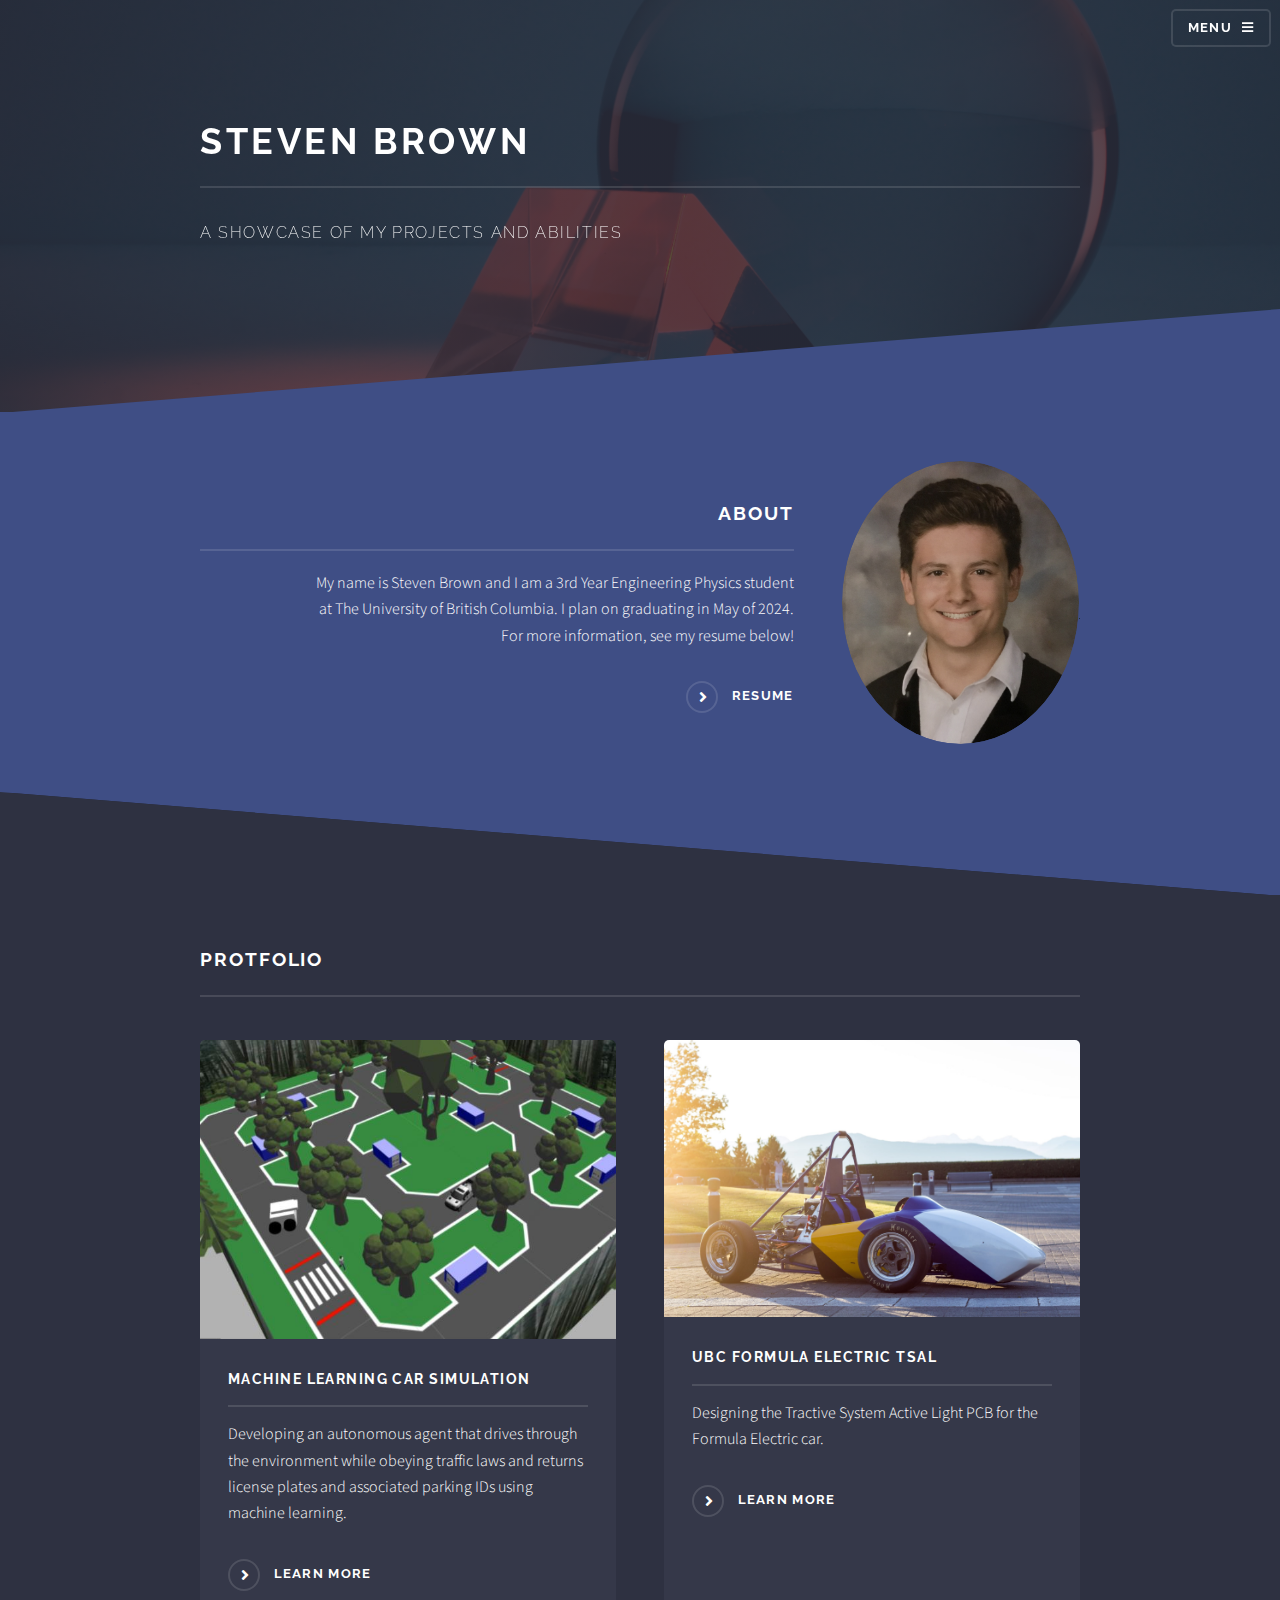
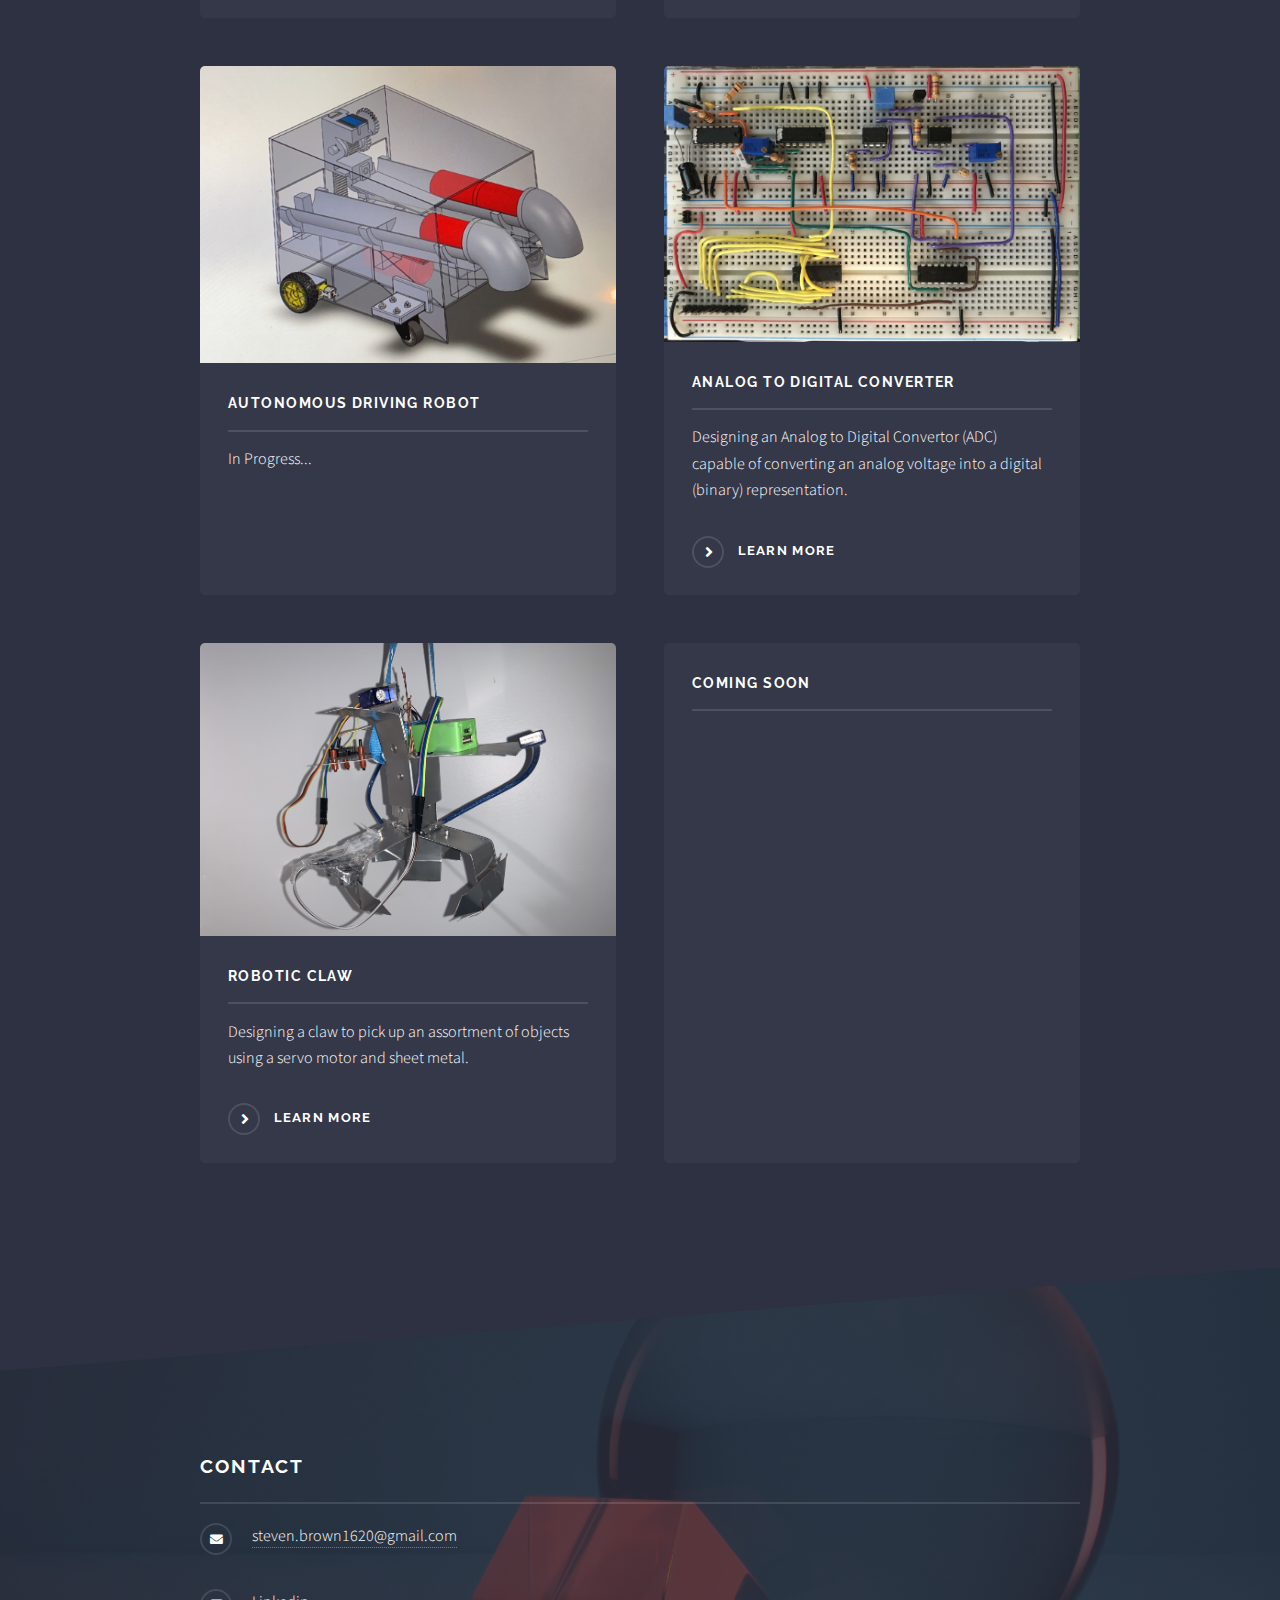
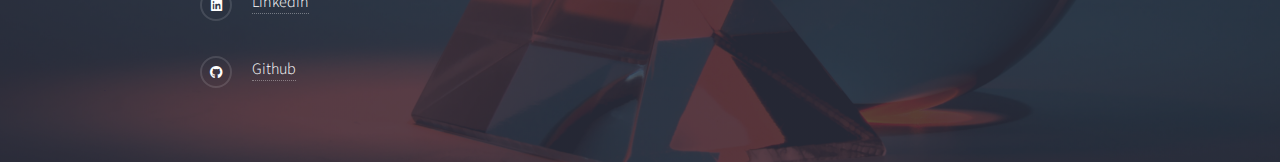
==== index.html @ 1249973d "change self name" ====
<!DOCTYPE HTML>

<html>
	<head>
		<title>Steven Brown</title>
		<meta charset="utf-8" />
		<meta name="viewport" content="width=device-width, initial-scale=1, user-scalable=no" />
		<link rel="stylesheet" href="assets/css/main.css" />
		<noscript><link rel="stylesheet" href="assets/css/noscript.css" /></noscript>
	</head>
	<body class="is-preload">

		<!-- Page Wrapper -->
			<div id="page-wrapper">

				<!-- Header -->
					<header id="header" class="alt">
						<h1><a href="index.html">Steven Brown</a> 
							<a href="mailto:steven.brown1620@gmail.com" class="icon solid fa-envelope"><span class="label">Mail</span></a>
							<a href="https://www.linkedin.com/in/steven-brown-15aa471b6/" class="icon brands fa-linkedin"><span class="label">Linkedin</span></a>
							<a href="https://github.com/Steven141" class="icon brands fa-github"><span class="label">Github</span></a>
						</h1>
						<nav>
							<a href="#menu">Menu</a>
						</nav>
					</header>

				<!-- Menu -->
					<nav id="menu">
						<div class="inner">
							<h2>Menu</h2>
							<ul class="links">
								<li><a href="index.html">Home</a></li>
								<!-- <li><a href="generic.html">Generic</a></li>
								<li><a href="elements.html">Elements</a></li>
								<li><a href="#">Log In</a></li>
								<li><a href="#">Sign Up</a></li> -->
								<li><a href="#three">About</a></li>
								<li><a href="#four">Protfolio</a></li>
								<li><a href="#footer">Contact</a></li>
							</ul>
							<a href="#" class="close">Close</a>
						</div>
					</nav>
					
				<!-- Banner -->
					<section id="banner">
						<div class="inner">
							<!-- <div class="logo"><span class="icon fa-gem"></span></div> -->
							<h2>Steven Brown</h2>
							<p>A Showcase of my Projects and Abilities </p>
						</div>
					</section>

				<!-- Wrapper -->
					<section id="wrapper">

						<!-- One -->
							<!-- <section id="one" class="wrapper spotlight style1">
								<div class="inner">
									<a href="#" class="image"><img src="images/pic01.jpg" alt="" /></a>
									<div class="content">
										<h2 class="major">Magna arcu feugiat</h2>
										<p>Lorem ipsum dolor sit amet, etiam lorem adipiscing elit. Cras turpis ante, nullam sit amet turpis non, sollicitudin posuere urna. Mauris id tellus arcu. Nunc vehicula id nulla dignissim dapibus. Nullam ultrices, neque et faucibus viverra, ex nulla cursus.</p>
										<a href="#" class="special">Learn more</a>
									</div>
								</div>
							</section> -->

						<!-- Two -->
							<!-- <section id="two" class="wrapper alt spotlight style2">
								<div class="inner">
									<a href="#" class="image"><img src="images/pic02.jpg" alt="" /></a>
									<div class="content">
										<h2 class="major">Tempus adipiscing</h2>
										<p>Lorem ipsum dolor sit amet, etiam lorem adipiscing elit. Cras turpis ante, nullam sit amet turpis non, sollicitudin posuere urna. Mauris id tellus arcu. Nunc vehicula id nulla dignissim dapibus. Nullam ultrices, neque et faucibus viverra, ex nulla cursus.</p>
										<a href="#" class="special">Learn more</a>
									</div>
								</div>
							</section> -->

						<!-- Three -->
							<section id="three" class="wrapper spotlight style3">
								<div class="inner">
									<img src="../../images/bg.jpg" alt="HTML5 Icon" style="display: block; margin-left: auto; margin-right: auto; width:1px;height:1px;">
									<a class="image"><img src="images/self.jpg" alt="" /></a>
									<div class="content">
										<h2 class="major">About</h2>
										<p>My name is Steven Brown and I am a 3rd Year Engineering Physics student<br />
											at The University of British Columbia. I plan on graduating in May of 2024. <br />
											For more information, see my resume below!</p>
										<a href="Documents/Resume_StevenBrown.pdf" class="special">Resume</a>
									</div>
								</div>
							</section>

						<!-- Four -->
							<section id="four" class="wrapper alt style1">
								<div class="inner">
									<h2 class="major">Protfolio</h2>
									<!-- <p>Cras mattis ante fermentum, malesuada neque vitae, eleifend erat. Phasellus non pulvinar erat. Fusce tincidunt, nisl eget mattis egestas, purus ipsum consequat orci, sit amet lobortis lorem lacus in tellus. Sed ac elementum arcu. Quisque placerat auctor laoreet.</p> -->
									<section class="features">
										<article>
											<a href="ENPH353.html" class="image"><img src="images/pic04.JPG" alt="" /></a>
											<h3 class="major">Machine Learning Car Simulation</h3>
											<p>Developing an autonomous agent that drives through the environment while obeying traffic laws and returns license plates and associated parking IDs using machine learning.</p>
											<a href="ENPH353.html" class="special">Learn more</a>
										</article>
										<article>
											<a href="FE.html" class="image"><img src="images/pic05.jpg" alt="" /></a>
											<h3 class="major">UBC Formula Electric TSAL</h3>
											<p>Designing the Tractive System Active Light PCB for the Formula Electric car.</p>
											<a href="FE.html" class="special">Learn more</a>
										</article>
										<article>
											<!-- <a href="ENPH253.html" class="image"><img src="images/pic06.jpg" alt="" /></a> -->
											<a class="image"><img src="images/robotModel.JPG" alt="" /></a>
											<h3 class="major">Autonomous Driving Robot</h3>
											<p>In Progress...</p>
											<!-- <a href="ENPH253.html" class="special">Learn more</a> -->
										</article>
										<article>
											<a href="ADC.html" class="image"><img src="images/pic07.jpg" alt="" /></a>
											<h3 class="major">Analog to Digital Converter</h3>
											<p>Designing an Analog to Digital Convertor (ADC) capable of converting an analog voltage into a digital (binary) representation.</p>
											<a href="ADC.html" class="special">Learn more</a>
										</article>
										<article>
											<a href="claw.html" class="image"><img src="images/pic08.jpg" alt="" /></a>
											<h3 class="major">Robotic Claw</h3>
											<p>Designing a claw to pick up an assortment of objects using a servo motor and sheet metal.</p>
											<a href="claw.html" class="special">Learn more</a>
										</article>
										<article>
											<a href="#" class="image"><img src="images/pic09.jpg" alt="" /></a>
											<h3 class="major">Coming Soon</h3>
											<!-- <p>...</p>
											<a href="#" class="special">Learn more</a> -->
										</article>
									</section>
									<ul class="actions">
										<!-- <li><a href="#" class="button">Browse All</a></li> -->
									</ul>
								</div>
							</section>

					</section>

				<!-- Footer -->
					<section id="footer">
						<div class="inner">
							<h2 class="major">Contact</h2>
							<!-- <p>Cras mattis ante fermentum, malesuada neque vitae, eleifend erat. Phasellus non pulvinar erat. Fusce tincidunt, nisl eget mattis egestas, purus ipsum consequat orci, sit amet lobortis lorem lacus in tellus. Sed ac elementum arcu. Quisque placerat auctor laoreet.</p> -->
							<!-- <form method="post" action="#">
								<div class="fields">
									<div class="field">
										<label for="name">Name</label>
										<input type="text" name="name" id="name" />
									</div>
									<div class="field">
										<label for="email">Email</label>
										<input type="email" name="email" id="email" />
									</div>
									<div class="field">
										<label for="message">Message</label>
										<textarea name="message" id="message" rows="4"></textarea>
									</div>
								</div>
								<ul class="actions">
									<li><input type="submit" value="Send Message" /></li>
								</ul>
							</form> -->
							<ul class="contact">
								<!-- <li class="icon solid fa-home">
									Untitled Inc<br />
									1234 Somewhere Road Suite #2894<br />
									Nashville, TN 00000-0000
								</li> -->
								<!-- <li class="icon solid fa-phone">(000) 000-0000</li> -->
								<li class="icon solid fa-envelope"><a href="mailto:steven.brown1620@gmail.com">steven.brown1620@gmail.com</a></li>
								<!-- <li class="icon brands fa-twitter"><a href="#">twitter.com/untitled-tld</a></li> -->
								<!-- <li class="icon brands fa-facebook-f"><a href="#">facebook.com/untitled-tld</a></li> -->
								<li class="icon brands fa-linkedin"><a href="https://www.linkedin.com/in/steven-brown-15aa471b6/">Linkedin</a></li>
								<li class="icon brands fa-github"><a href="https://github.com/Steven141">Github</a></li>								
							</ul>
							<!-- <ul class="copyright">
								<li>&copy; Untitled Inc. All rights reserved.</li><li>Design: <a href="http://html5up.net">HTML5 UP</a></li>
							</ul> -->
						</div>
					</section>

			</div>

		<!-- Scripts -->
			<script src="assets/js/jquery.min.js"></script>
			<script src="assets/js/jquery.scrollex.min.js"></script>
			<script src="assets/js/browser.min.js"></script>
			<script src="assets/js/breakpoints.min.js"></script>
			<script src="assets/js/util.js"></script>
			<script src="assets/js/main.js"></script>

	</body>
</html>
---- assets/css/main.css ----
@import url(fontawesome-all.min.css);
@import url("https://fonts.googleapis.com/css?family=Raleway:200,700|Source+Sans+Pro:300,600,300italic,600italic");

/*
	Solid State by HTML5 UP
	html5up.net | @ajlkn
	Free for personal and commercial use under the CCA 3.0 license (html5up.net/license)
*/

html, body, div, span, applet, object,
iframe, h1, h2, h3, h4, h5, h6, p, blockquote,
pre, a, abbr, acronym, address, big, cite,
code, del, dfn, em, img, ins, kbd, q, s, samp,
small, strike, strong, sub, sup, tt, var, b,
u, i, center, dl, dt, dd, ol, ul, li, fieldset,
form, label, legend, table, caption, tbody,
tfoot, thead, tr, th, td, article, aside,
canvas, details, embed, figure, figcaption,
footer, header, hgroup, menu, nav, output, ruby,
section, summary, time, mark, audio, video {
	margin: 0;
	padding: 0;
	border: 0;
	font-size: 100%;
	font: inherit;
	vertical-align: baseline;}

article, aside, details, figcaption, figure,
footer, header, hgroup, menu, nav, section {
	display: block;}

body {
	line-height: 1;
}

ol, ul {
	list-style: none;
}

blockquote, q {
	quotes: none;
}

	blockquote:before, blockquote:after, q:before, q:after {
		content: '';
		content: none;
	}

table {
	border-collapse: collapse;
	border-spacing: 0;
}

body {
	-webkit-text-size-adjust: none;
}

mark {
	background-color: transparent;
	color: inherit;
}

input::-moz-focus-inner {
	border: 0;
	padding: 0;
}

input, select, textarea {
	-moz-appearance: none;
	-webkit-appearance: none;
	-ms-appearance: none;
	appearance: none;
}

/* Basic */

	@-ms-viewport {
		width: device-width;
	}

	body {
		-ms-overflow-style: scrollbar;
	}

	@media screen and (max-width: 480px) {

		html, body {
			min-width: 320px;
		}

	}

	html {
		box-sizing: border-box;
	}

	*, *:before, *:after {
		box-sizing: inherit;
	}

	body {
		background-color: #2e3141;
		background-image: linear-gradient(to top, rgba(46, 49, 65, 0.8), rgba(46, 49, 65, 0.8)), url("../../images/bg.jpg");
		background-size: auto,
 cover;
		background-attachment: fixed,
 fixed;
		background-position: center,
 center;
	}

		body.is-preload *, body.is-preload *:before, body.is-preload *:after {
			-moz-animation: none !important;
			-webkit-animation: none !important;
			-ms-animation: none !important;
			animation: none !important;
			-moz-transition: none !important;
			-webkit-transition: none !important;
			-ms-transition: none !important;
			transition: none !important;
		}

/* Type */

	body, input, select, textarea {
		color: #ffffff;
		font-family: "Source Sans Pro", Helvetica, sans-serif;
		font-size: 16.5pt;
		font-weight: 300;
		line-height: 1.65;
	}

		@media screen and (max-width: 1680px) {

			body, input, select, textarea {
				font-size: 13pt;
			}

		}

		@media screen and (max-width: 1280px) {

			body, input, select, textarea {
				font-size: 12pt;
			}

		}

		@media screen and (max-width: 980px) {

			body, input, select, textarea {
				font-size: 12pt;
			}

		}

		@media screen and (max-width: 736px) {

			body, input, select, textarea {
				font-size: 12pt;
			}

		}

		@media screen and (max-width: 480px) {

			body, input, select, textarea {
				font-size: 12pt;
			}

		}

	a {
		-moz-transition: color 0.2s ease-in-out, border-bottom-color 0.2s ease-in-out;
		-webkit-transition: color 0.2s ease-in-out, border-bottom-color 0.2s ease-in-out;
		-ms-transition: color 0.2s ease-in-out, border-bottom-color 0.2s ease-in-out;
		transition: color 0.2s ease-in-out, border-bottom-color 0.2s ease-in-out;
		border-bottom: dotted 1px rgba(255, 255, 255, 0.35);
		color: #ffffff;
		text-decoration: none;
	}

		a:hover {
			border-bottom-color: transparent;
			color: #ffffff !important;
		}

		a.special:not(.button) {
			text-decoration: none;
			border-bottom: 0;
			display: block;
			font-family: Raleway, Helvetica, sans-serif;
			font-size: 0.8em;
			font-weight: 700;
			letter-spacing: 0.1em;
			margin: 0 0 2em 0;
			text-transform: uppercase;
		}

			a.special:not(.button):before {
				-moz-osx-font-smoothing: grayscale;
				-webkit-font-smoothing: antialiased;
				display: inline-block;
				font-style: normal;
				font-variant: normal;
				text-rendering: auto;
				line-height: 1;
				text-transform: none !important;
				font-family: 'Font Awesome 5 Free';
				font-weight: 900;
			}

			a.special:not(.button):before {
				-moz-transition: background-color 0.2s ease-in-out;
				-webkit-transition: background-color 0.2s ease-in-out;
				-ms-transition: background-color 0.2s ease-in-out;
				transition: background-color 0.2s ease-in-out;
				border-radius: 100%;
				border: solid 2px rgba(255, 255, 255, 0.125);
				content: '\f105';
				display: inline-block;
				font-size: 1.25em;
				height: 2em;
				line-height: 1.75em;
				margin-right: 0.85em;
				text-align: center;
				text-indent: 0.15em;
				vertical-align: middle;
				width: 2em;
			}

			a.special:not(.button):hover:before {
				background-color: rgba(255, 255, 255, 0.025);
			}

			a.special:not(.button):active:before {
				background-color: rgba(255, 255, 255, 0.075);
			}

	strong, b {
		color: #ffffff;
		font-weight: 600;
	}

	em, i {
		font-style: italic;
	}

	p {
		margin: 0 0 2em 0;
	}

	h1, h2, h3, h4, h5, h6 {
		color: #ffffff;
		font-family: Raleway, Helvetica, sans-serif;
		font-weight: 700;
		letter-spacing: 0.1em;
		margin: 0 0 1em 0;
		text-transform: uppercase;
	}

		h1 a, h2 a, h3 a, h4 a, h5 a, h6 a {
			color: inherit;
			text-decoration: none;
			border-bottom: 0;
		}

		h1 span, h2 span, h3 span, h4 span, h5 span, h6 span {
			font-weight: 200;
		}

		h1.major, h2.major, h3.major, h4.major, h5.major, h6.major {
			padding-bottom: 1em;
			border-bottom: solid 2px rgba(255, 255, 255, 0.125);
		}

	h2 {
		font-size: 1.2em;
	}

	h3 {
		font-size: 0.9em;
	}

	h4 {
		font-size: 0.7em;
	}

	h5 {
		font-size: 0.7em;
	}

	h6 {
		font-size: 0.7em;
	}

	@media screen and (max-width: 736px) {

		h2 {
			font-size: 1em;
		}

		h3 {
			font-size: 0.8em;
		}

	}

	sub {
		font-size: 0.8em;
		position: relative;
		top: 0.5em;
	}

	sup {
		font-size: 0.8em;
		position: relative;
		top: -0.5em;
	}

	blockquote {
		border-left: solid 4px rgba(255, 255, 255, 0.125);
		font-style: italic;
		margin: 0 0 2em 0;
		padding: 0.5em 0 0.5em 2em;
	}

	code {
		background: rgba(255, 255, 255, 0.025);
		border-radius: 5px;
		border: solid 2px rgba(255, 255, 255, 0.125);
		font-family: "Courier New", monospace;
		font-size: 0.9em;
		margin: 0 0.25em;
		padding: 0.25em 0.65em;
	}

	pre {
		-webkit-overflow-scrolling: touch;
		font-family: "Courier New", monospace;
		font-size: 0.9em;
		margin: 0 0 2em 0;
	}

		pre code {
			display: block;
			line-height: 1.75em;
			padding: 1em 1.5em;
			overflow-x: auto;
		}

	hr {
		border: 0;
		border-bottom: solid 2px rgba(255, 255, 255, 0.125);
		margin: 2.5em 0;
	}

		hr.major {
			margin: 4em 0;
		}

	.align-left {
		text-align: left;
	}

	.align-center {
		text-align: center;
	}

	.align-right {
		text-align: right;
	}

/* Row */

	.row {
		display: flex;
		flex-wrap: wrap;
		box-sizing: border-box;
		align-items: stretch;
	}

		.row > * {
			box-sizing: border-box;
		}

		.row.gtr-uniform > * > :last-child {
			margin-bottom: 0;
		}

		.row.aln-left {
			justify-content: flex-start;
		}

		.row.aln-center {
			justify-content: center;
		}

		.row.aln-right {
			justify-content: flex-end;
		}

		.row.aln-top {
			align-items: flex-start;
		}

		.row.aln-middle {
			align-items: center;
		}

		.row.aln-bottom {
			align-items: flex-end;
		}

		.row > .imp {
			order: -1;
		}

		.row > .col-1 {
			width: 8.33333%;
		}

		.row > .off-1 {
			margin-left: 8.33333%;
		}

		.row > .col-2 {
			width: 16.66667%;
		}

		.row > .off-2 {
			margin-left: 16.66667%;
		}

		.row > .col-3 {
			width: 25%;
		}

		.row > .off-3 {
			margin-left: 25%;
		}

		.row > .col-4 {
			width: 33.33333%;
		}

		.row > .off-4 {
			margin-left: 33.33333%;
		}

		.row > .col-5 {
			width: 41.66667%;
		}

		.row > .off-5 {
			margin-left: 41.66667%;
		}

		.row > .col-6 {
			width: 50%;
		}

		.row > .off-6 {
			margin-left: 50%;
		}

		.row > .col-7 {
			width: 58.33333%;
		}

		.row > .off-7 {
			margin-left: 58.33333%;
		}

		.row > .col-8 {
			width: 66.66667%;
		}

		.row > .off-8 {
			margin-left: 66.66667%;
		}

		.row > .col-9 {
			width: 75%;
		}

		.row > .off-9 {
			margin-left: 75%;
		}

		.row > .col-10 {
			width: 83.33333%;
		}

		.row > .off-10 {
			margin-left: 83.33333%;
		}

		.row > .col-11 {
			width: 91.66667%;
		}

		.row > .off-11 {
			margin-left: 91.66667%;
		}

		.row > .col-12 {
			width: 100%;
		}

		.row > .off-12 {
			margin-left: 100%;
		}

		.row.gtr-0 {
			margin-top: 0;
			margin-left: 0em;
		}

			.row.gtr-0 > * {
				padding: 0 0 0 0em;
			}

			.row.gtr-0.gtr-uniform {
				margin-top: 0em;
			}

				.row.gtr-0.gtr-uniform > * {
					padding-top: 0em;
				}

		.row.gtr-25 {
			margin-top: 0;
			margin-left: -0.4375em;
		}

			.row.gtr-25 > * {
				padding: 0 0 0 0.4375em;
			}

			.row.gtr-25.gtr-uniform {
				margin-top: -0.4375em;
			}

				.row.gtr-25.gtr-uniform > * {
					padding-top: 0.4375em;
				}

		.row.gtr-50 {
			margin-top: 0;
			margin-left: -0.875em;
		}

			.row.gtr-50 > * {
				padding: 0 0 0 0.875em;
			}

			.row.gtr-50.gtr-uniform {
				margin-top: -0.875em;
			}

				.row.gtr-50.gtr-uniform > * {
					padding-top: 0.875em;
				}

		.row {
			margin-top: 0;
			margin-left: -1.75em;
		}

			.row > * {
				padding: 0 0 0 1.75em;
			}

			.row.gtr-uniform {
				margin-top: -1.75em;
			}

				.row.gtr-uniform > * {
					padding-top: 1.75em;
				}

		.row.gtr-150 {
			margin-top: 0;
			margin-left: -2.625em;
		}

			.row.gtr-150 > * {
				padding: 0 0 0 2.625em;
			}

			.row.gtr-150.gtr-uniform {
				margin-top: -2.625em;
			}

				.row.gtr-150.gtr-uniform > * {
					padding-top: 2.625em;
				}

		.row.gtr-200 {
			margin-top: 0;
			margin-left: -3.5em;
		}

			.row.gtr-200 > * {
				padding: 0 0 0 3.5em;
			}

			.row.gtr-200.gtr-uniform {
				margin-top: -3.5em;
			}

				.row.gtr-200.gtr-uniform > * {
					padding-top: 3.5em;
				}

		@media screen and (max-width: 1680px) {

			.row {
				display: flex;
				flex-wrap: wrap;
				box-sizing: border-box;
				align-items: stretch;
			}

				.row > * {
					box-sizing: border-box;
				}

				.row.gtr-uniform > * > :last-child {
					margin-bottom: 0;
				}

				.row.aln-left {
					justify-content: flex-start;
				}

				.row.aln-center {
					justify-content: center;
				}

				.row.aln-right {
					justify-content: flex-end;
				}

				.row.aln-top {
					align-items: flex-start;
				}

				.row.aln-middle {
					align-items: center;
				}

				.row.aln-bottom {
					align-items: flex-end;
				}

				.row > .imp-xlarge {
					order: -1;
				}

				.row > .col-1-xlarge {
					width: 8.33333%;
				}

				.row > .off-1-xlarge {
					margin-left: 8.33333%;
				}

				.row > .col-2-xlarge {
					width: 16.66667%;
				}

				.row > .off-2-xlarge {
					margin-left: 16.66667%;
				}

				.row > .col-3-xlarge {
					width: 25%;
				}

				.row > .off-3-xlarge {
					margin-left: 25%;
				}

				.row > .col-4-xlarge {
					width: 33.33333%;
				}

				.row > .off-4-xlarge {
					margin-left: 33.33333%;
				}

				.row > .col-5-xlarge {
					width: 41.66667%;
				}

				.row > .off-5-xlarge {
					margin-left: 41.66667%;
				}

				.row > .col-6-xlarge {
					width: 50%;
				}

				.row > .off-6-xlarge {
					margin-left: 50%;
				}

				.row > .col-7-xlarge {
					width: 58.33333%;
				}

				.row > .off-7-xlarge {
					margin-left: 58.33333%;
				}

				.row > .col-8-xlarge {
					width: 66.66667%;
				}

				.row > .off-8-xlarge {
					margin-left: 66.66667%;
				}

				.row > .col-9-xlarge {
					width: 75%;
				}

				.row > .off-9-xlarge {
					margin-left: 75%;
				}

				.row > .col-10-xlarge {
					width: 83.33333%;
				}

				.row > .off-10-xlarge {
					margin-left: 83.33333%;
				}

				.row > .col-11-xlarge {
					width: 91.66667%;
				}

				.row > .off-11-xlarge {
					margin-left: 91.66667%;
				}

				.row > .col-12-xlarge {
					width: 100%;
				}

				.row > .off-12-xlarge {
					margin-left: 100%;
				}

				.row.gtr-0 {
					margin-top: 0;
					margin-left: 0em;
				}

					.row.gtr-0 > * {
						padding: 0 0 0 0em;
					}

					.row.gtr-0.gtr-uniform {
						margin-top: 0em;
					}

						.row.gtr-0.gtr-uniform > * {
							padding-top: 0em;
						}

				.row.gtr-25 {
					margin-top: 0;
					margin-left: -0.4375em;
				}

					.row.gtr-25 > * {
						padding: 0 0 0 0.4375em;
					}

					.row.gtr-25.gtr-uniform {
						margin-top: -0.4375em;
					}

						.row.gtr-25.gtr-uniform > * {
							padding-top: 0.4375em;
						}

				.row.gtr-50 {
					margin-top: 0;
					margin-left: -0.875em;
				}

					.row.gtr-50 > * {
						padding: 0 0 0 0.875em;
					}

					.row.gtr-50.gtr-uniform {
						margin-top: -0.875em;
					}

						.row.gtr-50.gtr-uniform > * {
							padding-top: 0.875em;
						}

				.row {
					margin-top: 0;
					margin-left: -1.75em;
				}

					.row > * {
						padding: 0 0 0 1.75em;
					}

					.row.gtr-uniform {
						margin-top: -1.75em;
					}

						.row.gtr-uniform > * {
							padding-top: 1.75em;
						}

				.row.gtr-150 {
					margin-top: 0;
					margin-left: -2.625em;
				}

					.row.gtr-150 > * {
						padding: 0 0 0 2.625em;
					}

					.row.gtr-150.gtr-uniform {
						margin-top: -2.625em;
					}

						.row.gtr-150.gtr-uniform > * {
							padding-top: 2.625em;
						}

				.row.gtr-200 {
					margin-top: 0;
					margin-left: -3.5em;
				}

					.row.gtr-200 > * {
						padding: 0 0 0 3.5em;
					}

					.row.gtr-200.gtr-uniform {
						margin-top: -3.5em;
					}

						.row.gtr-200.gtr-uniform > * {
							padding-top: 3.5em;
						}

		}

		@media screen and (max-width: 1280px) {

			.row {
				display: flex;
				flex-wrap: wrap;
				box-sizing: border-box;
				align-items: stretch;
			}

				.row > * {
					box-sizing: border-box;
				}

				.row.gtr-uniform > * > :last-child {
					margin-bottom: 0;
				}

				.row.aln-left {
					justify-content: flex-start;
				}

				.row.aln-center {
					justify-content: center;
				}

				.row.aln-right {
					justify-content: flex-end;
				}

				.row.aln-top {
					align-items: flex-start;
				}

				.row.aln-middle {
					align-items: center;
				}

				.row.aln-bottom {
					align-items: flex-end;
				}

				.row > .imp-large {
					order: -1;
				}

				.row > .col-1-large {
					width: 8.33333%;
				}

				.row > .off-1-large {
					margin-left: 8.33333%;
				}

				.row > .col-2-large {
					width: 16.66667%;
				}

				.row > .off-2-large {
					margin-left: 16.66667%;
				}

				.row > .col-3-large {
					width: 25%;
				}

				.row > .off-3-large {
					margin-left: 25%;
				}

				.row > .col-4-large {
					width: 33.33333%;
				}

				.row > .off-4-large {
					margin-left: 33.33333%;
				}

				.row > .col-5-large {
					width: 41.66667%;
				}

				.row > .off-5-large {
					margin-left: 41.66667%;
				}

				.row > .col-6-large {
					width: 50%;
				}

				.row > .off-6-large {
					margin-left: 50%;
				}

				.row > .col-7-large {
					width: 58.33333%;
				}

				.row > .off-7-large {
					margin-left: 58.33333%;
				}

				.row > .col-8-large {
					width: 66.66667%;
				}

				.row > .off-8-large {
					margin-left: 66.66667%;
				}

				.row > .col-9-large {
					width: 75%;
				}

				.row > .off-9-large {
					margin-left: 75%;
				}

				.row > .col-10-large {
					width: 83.33333%;
				}

				.row > .off-10-large {
					margin-left: 83.33333%;
				}

				.row > .col-11-large {
					width: 91.66667%;
				}

				.row > .off-11-large {
					margin-left: 91.66667%;
				}

				.row > .col-12-large {
					width: 100%;
				}

				.row > .off-12-large {
					margin-left: 100%;
				}

				.row.gtr-0 {
					margin-top: 0;
					margin-left: 0em;
				}

					.row.gtr-0 > * {
						padding: 0 0 0 0em;
					}

					.row.gtr-0.gtr-uniform {
						margin-top: 0em;
					}

						.row.gtr-0.gtr-uniform > * {
							padding-top: 0em;
						}

				.row.gtr-25 {
					margin-top: 0;
					margin-left: -0.4375em;
				}

					.row.gtr-25 > * {
						padding: 0 0 0 0.4375em;
					}

					.row.gtr-25.gtr-uniform {
						margin-top: -0.4375em;
					}

						.row.gtr-25.gtr-uniform > * {
							padding-top: 0.4375em;
						}

				.row.gtr-50 {
					margin-top: 0;
					margin-left: -0.875em;
				}

					.row.gtr-50 > * {
						padding: 0 0 0 0.875em;
					}

					.row.gtr-50.gtr-uniform {
						margin-top: -0.875em;
					}

						.row.gtr-50.gtr-uniform > * {
							padding-top: 0.875em;
						}

				.row {
					margin-top: 0;
					margin-left: -1.75em;
				}

					.row > * {
						padding: 0 0 0 1.75em;
					}

					.row.gtr-uniform {
						margin-top: -1.75em;
					}

						.row.gtr-uniform > * {
							padding-top: 1.75em;
						}

				.row.gtr-150 {
					margin-top: 0;
					margin-left: -2.625em;
				}

					.row.gtr-150 > * {
						padding: 0 0 0 2.625em;
					}

					.row.gtr-150.gtr-uniform {
						margin-top: -2.625em;
					}

						.row.gtr-150.gtr-uniform > * {
							padding-top: 2.625em;
						}

				.row.gtr-200 {
					margin-top: 0;
					margin-left: -3.5em;
				}

					.row.gtr-200 > * {
						padding: 0 0 0 3.5em;
					}

					.row.gtr-200.gtr-uniform {
						margin-top: -3.5em;
					}

						.row.gtr-200.gtr-uniform > * {
							padding-top: 3.5em;
						}

		}

		@media screen and (max-width: 980px) {

			.row {
				display: flex;
				flex-wrap: wrap;
				box-sizing: border-box;
				align-items: stretch;
			}

				.row > * {
					box-sizing: border-box;
				}

				.row.gtr-uniform > * > :last-child {
					margin-bottom: 0;
				}

				.row.aln-left {
					justify-content: flex-start;
				}

				.row.aln-center {
					justify-content: center;
				}

				.row.aln-right {
					justify-content: flex-end;
				}

				.row.aln-top {
					align-items: flex-start;
				}

				.row.aln-middle {
					align-items: center;
				}

				.row.aln-bottom {
					align-items: flex-end;
				}

				.row > .imp-medium {
					order: -1;
				}

				.row > .col-1-medium {
					width: 8.33333%;
				}

				.row > .off-1-medium {
					margin-left: 8.33333%;
				}

				.row > .col-2-medium {
					width: 16.66667%;
				}

				.row > .off-2-medium {
					margin-left: 16.66667%;
				}

				.row > .col-3-medium {
					width: 25%;
				}

				.row > .off-3-medium {
					margin-left: 25%;
				}

				.row > .col-4-medium {
					width: 33.33333%;
				}

				.row > .off-4-medium {
					margin-left: 33.33333%;
				}

				.row > .col-5-medium {
					width: 41.66667%;
				}

				.row > .off-5-medium {
					margin-left: 41.66667%;
				}

				.row > .col-6-medium {
					width: 50%;
				}

				.row > .off-6-medium {
					margin-left: 50%;
				}

				.row > .col-7-medium {
					width: 58.33333%;
				}

				.row > .off-7-medium {
					margin-left: 58.33333%;
				}

				.row > .col-8-medium {
					width: 66.66667%;
				}

				.row > .off-8-medium {
					margin-left: 66.66667%;
				}

				.row > .col-9-medium {
					width: 75%;
				}

				.row > .off-9-medium {
					margin-left: 75%;
				}

				.row > .col-10-medium {
					width: 83.33333%;
				}

				.row > .off-10-medium {
					margin-left: 83.33333%;
				}

				.row > .col-11-medium {
					width: 91.66667%;
				}

				.row > .off-11-medium {
					margin-left: 91.66667%;
				}

				.row > .col-12-medium {
					width: 100%;
				}

				.row > .off-12-medium {
					margin-left: 100%;
				}

				.row.gtr-0 {
					margin-top: 0;
					margin-left: 0em;
				}

					.row.gtr-0 > * {
						padding: 0 0 0 0em;
					}

					.row.gtr-0.gtr-uniform {
						margin-top: 0em;
					}

						.row.gtr-0.gtr-uniform > * {
							padding-top: 0em;
						}

				.row.gtr-25 {
					margin-top: 0;
					margin-left: -0.4375em;
				}

					.row.gtr-25 > * {
						padding: 0 0 0 0.4375em;
					}

					.row.gtr-25.gtr-uniform {
						margin-top: -0.4375em;
					}

						.row.gtr-25.gtr-uniform > * {
							padding-top: 0.4375em;
						}

				.row.gtr-50 {
					margin-top: 0;
					margin-left: -0.875em;
				}

					.row.gtr-50 > * {
						padding: 0 0 0 0.875em;
					}

					.row.gtr-50.gtr-uniform {
						margin-top: -0.875em;
					}

						.row.gtr-50.gtr-uniform > * {
							padding-top: 0.875em;
						}

				.row {
					margin-top: 0;
					margin-left: -1.75em;
				}

					.row > * {
						padding: 0 0 0 1.75em;
					}

					.row.gtr-uniform {
						margin-top: -1.75em;
					}

						.row.gtr-uniform > * {
							padding-top: 1.75em;
						}

				.row.gtr-150 {
					margin-top: 0;
					margin-left: -2.625em;
				}

					.row.gtr-150 > * {
						padding: 0 0 0 2.625em;
					}

					.row.gtr-150.gtr-uniform {
						margin-top: -2.625em;
					}

						.row.gtr-150.gtr-uniform > * {
							padding-top: 2.625em;
						}

				.row.gtr-200 {
					margin-top: 0;
					margin-left: -3.5em;
				}

					.row.gtr-200 > * {
						padding: 0 0 0 3.5em;
					}

					.row.gtr-200.gtr-uniform {
						margin-top: -3.5em;
					}

						.row.gtr-200.gtr-uniform > * {
							padding-top: 3.5em;
						}

		}

		@media screen and (max-width: 736px) {

			.row {
				display: flex;
				flex-wrap: wrap;
				box-sizing: border-box;
				align-items: stretch;
			}

				.row > * {
					box-sizing: border-box;
				}

				.row.gtr-uniform > * > :last-child {
					margin-bottom: 0;
				}

				.row.aln-left {
					justify-content: flex-start;
				}

				.row.aln-center {
					justify-content: center;
				}

				.row.aln-right {
					justify-content: flex-end;
				}

				.row.aln-top {
					align-items: flex-start;
				}

				.row.aln-middle {
					align-items: center;
				}

				.row.aln-bottom {
					align-items: flex-end;
				}

				.row > .imp-small {
					order: -1;
				}

				.row > .col-1-small {
					width: 8.33333%;
				}

				.row > .off-1-small {
					margin-left: 8.33333%;
				}

				.row > .col-2-small {
					width: 16.66667%;
				}

				.row > .off-2-small {
					margin-left: 16.66667%;
				}

				.row > .col-3-small {
					width: 25%;
				}

				.row > .off-3-small {
					margin-left: 25%;
				}

				.row > .col-4-small {
					width: 33.33333%;
				}

				.row > .off-4-small {
					margin-left: 33.33333%;
				}

				.row > .col-5-small {
					width: 41.66667%;
				}

				.row > .off-5-small {
					margin-left: 41.66667%;
				}

				.row > .col-6-small {
					width: 50%;
				}

				.row > .off-6-small {
					margin-left: 50%;
				}

				.row > .col-7-small {
					width: 58.33333%;
				}

				.row > .off-7-small {
					margin-left: 58.33333%;
				}

				.row > .col-8-small {
					width: 66.66667%;
				}

				.row > .off-8-small {
					margin-left: 66.66667%;
				}

				.row > .col-9-small {
					width: 75%;
				}

				.row > .off-9-small {
					margin-left: 75%;
				}

				.row > .col-10-small {
					width: 83.33333%;
				}

				.row > .off-10-small {
					margin-left: 83.33333%;
				}

				.row > .col-11-small {
					width: 91.66667%;
				}

				.row > .off-11-small {
					margin-left: 91.66667%;
				}

				.row > .col-12-small {
					width: 100%;
				}

				.row > .off-12-small {
					margin-left: 100%;
				}

				.row.gtr-0 {
					margin-top: 0;
					margin-left: 0em;
				}

					.row.gtr-0 > * {
						padding: 0 0 0 0em;
					}

					.row.gtr-0.gtr-uniform {
						margin-top: 0em;
					}

						.row.gtr-0.gtr-uniform > * {
							padding-top: 0em;
						}

				.row.gtr-25 {
					margin-top: 0;
					margin-left: -0.3125em;
				}

					.row.gtr-25 > * {
						padding: 0 0 0 0.3125em;
					}

					.row.gtr-25.gtr-uniform {
						margin-top: -0.3125em;
					}

						.row.gtr-25.gtr-uniform > * {
							padding-top: 0.3125em;
						}

				.row.gtr-50 {
					margin-top: 0;
					margin-left: -0.625em;
				}

					.row.gtr-50 > * {
						padding: 0 0 0 0.625em;
					}

					.row.gtr-50.gtr-uniform {
						margin-top: -0.625em;
					}

						.row.gtr-50.gtr-uniform > * {
							padding-top: 0.625em;
						}

				.row {
					margin-top: 0;
					margin-left: -1.25em;
				}

					.row > * {
						padding: 0 0 0 1.25em;
					}

					.row.gtr-uniform {
						margin-top: -1.25em;
					}

						.row.gtr-uniform > * {
							padding-top: 1.25em;
						}

				.row.gtr-150 {
					margin-top: 0;
					margin-left: -1.875em;
				}

					.row.gtr-150 > * {
						padding: 0 0 0 1.875em;
					}

					.row.gtr-150.gtr-uniform {
						margin-top: -1.875em;
					}

						.row.gtr-150.gtr-uniform > * {
							padding-top: 1.875em;
						}

				.row.gtr-200 {
					margin-top: 0;
					margin-left: -2.5em;
				}

					.row.gtr-200 > * {
						padding: 0 0 0 2.5em;
					}

					.row.gtr-200.gtr-uniform {
						margin-top: -2.5em;
					}

						.row.gtr-200.gtr-uniform > * {
							padding-top: 2.5em;
						}

		}

		@media screen and (max-width: 480px) {

			.row {
				display: flex;
				flex-wrap: wrap;
				box-sizing: border-box;
				align-items: stretch;
			}

				.row > * {
					box-sizing: border-box;
				}

				.row.gtr-uniform > * > :last-child {
					margin-bottom: 0;
				}

				.row.aln-left {
					justify-content: flex-start;
				}

				.row.aln-center {
					justify-content: center;
				}

				.row.aln-right {
					justify-content: flex-end;
				}

				.row.aln-top {
					align-items: flex-start;
				}

				.row.aln-middle {
					align-items: center;
				}

				.row.aln-bottom {
					align-items: flex-end;
				}

				.row > .imp-xsmall {
					order: -1;
				}

				.row > .col-1-xsmall {
					width: 8.33333%;
				}

				.row > .off-1-xsmall {
					margin-left: 8.33333%;
				}

				.row > .col-2-xsmall {
					width: 16.66667%;
				}

				.row > .off-2-xsmall {
					margin-left: 16.66667%;
				}

				.row > .col-3-xsmall {
					width: 25%;
				}

				.row > .off-3-xsmall {
					margin-left: 25%;
				}

				.row > .col-4-xsmall {
					width: 33.33333%;
				}

				.row > .off-4-xsmall {
					margin-left: 33.33333%;
				}

				.row > .col-5-xsmall {
					width: 41.66667%;
				}

				.row > .off-5-xsmall {
					margin-left: 41.66667%;
				}

				.row > .col-6-xsmall {
					width: 50%;
				}

				.row > .off-6-xsmall {
					margin-left: 50%;
				}

				.row > .col-7-xsmall {
					width: 58.33333%;
				}

				.row > .off-7-xsmall {
					margin-left: 58.33333%;
				}

				.row > .col-8-xsmall {
					width: 66.66667%;
				}

				.row > .off-8-xsmall {
					margin-left: 66.66667%;
				}

				.row > .col-9-xsmall {
					width: 75%;
				}

				.row > .off-9-xsmall {
					margin-left: 75%;
				}

				.row > .col-10-xsmall {
					width: 83.33333%;
				}

				.row > .off-10-xsmall {
					margin-left: 83.33333%;
				}

				.row > .col-11-xsmall {
					width: 91.66667%;
				}

				.row > .off-11-xsmall {
					margin-left: 91.66667%;
				}

				.row > .col-12-xsmall {
					width: 100%;
				}

				.row > .off-12-xsmall {
					margin-left: 100%;
				}

				.row.gtr-0 {
					margin-top: 0;
					margin-left: 0em;
				}

					.row.gtr-0 > * {
						padding: 0 0 0 0em;
					}

					.row.gtr-0.gtr-uniform {
						margin-top: 0em;
					}

						.row.gtr-0.gtr-uniform > * {
							padding-top: 0em;
						}

				.row.gtr-25 {
					margin-top: 0;
					margin-left: -0.3125em;
				}

					.row.gtr-25 > * {
						padding: 0 0 0 0.3125em;
					}

					.row.gtr-25.gtr-uniform {
						margin-top: -0.3125em;
					}

						.row.gtr-25.gtr-uniform > * {
							padding-top: 0.3125em;
						}

				.row.gtr-50 {
					margin-top: 0;
					margin-left: -0.625em;
				}

					.row.gtr-50 > * {
						padding: 0 0 0 0.625em;
					}

					.row.gtr-50.gtr-uniform {
						margin-top: -0.625em;
					}

						.row.gtr-50.gtr-uniform > * {
							padding-top: 0.625em;
						}

				.row {
					margin-top: 0;
					margin-left: -1.25em;
				}

					.row > * {
						padding: 0 0 0 1.25em;
					}

					.row.gtr-uniform {
						margin-top: -1.25em;
					}

						.row.gtr-uniform > * {
							padding-top: 1.25em;
						}

				.row.gtr-150 {
					margin-top: 0;
					margin-left: -1.875em;
				}

					.row.gtr-150 > * {
						padding: 0 0 0 1.875em;
					}

					.row.gtr-150.gtr-uniform {
						margin-top: -1.875em;
					}

						.row.gtr-150.gtr-uniform > * {
							padding-top: 1.875em;
						}

				.row.gtr-200 {
					margin-top: 0;
					margin-left: -2.5em;
				}

					.row.gtr-200 > * {
						padding: 0 0 0 2.5em;
					}

					.row.gtr-200.gtr-uniform {
						margin-top: -2.5em;
					}

						.row.gtr-200.gtr-uniform > * {
							padding-top: 2.5em;
						}

		}

		@media screen and (max-width: 360px) {

			.row {
				display: flex;
				flex-wrap: wrap;
				box-sizing: border-box;
				align-items: stretch;
			}

				.row > * {
					box-sizing: border-box;
				}

				.row.gtr-uniform > * > :last-child {
					margin-bottom: 0;
				}

				.row.aln-left {
					justify-content: flex-start;
				}

				.row.aln-center {
					justify-content: center;
				}

				.row.aln-right {
					justify-content: flex-end;
				}

				.row.aln-top {
					align-items: flex-start;
				}

				.row.aln-middle {
					align-items: center;
				}

				.row.aln-bottom {
					align-items: flex-end;
				}

				.row > .imp-xxsmall {
					order: -1;
				}

				.row > .col-1-xxsmall {
					width: 8.33333%;
				}

				.row > .off-1-xxsmall {
					margin-left: 8.33333%;
				}

				.row > .col-2-xxsmall {
					width: 16.66667%;
				}

				.row > .off-2-xxsmall {
					margin-left: 16.66667%;
				}

				.row > .col-3-xxsmall {
					width: 25%;
				}

				.row > .off-3-xxsmall {
					margin-left: 25%;
				}

				.row > .col-4-xxsmall {
					width: 33.33333%;
				}

				.row > .off-4-xxsmall {
					margin-left: 33.33333%;
				}

				.row > .col-5-xxsmall {
					width: 41.66667%;
				}

				.row > .off-5-xxsmall {
					margin-left: 41.66667%;
				}

				.row > .col-6-xxsmall {
					width: 50%;
				}

				.row > .off-6-xxsmall {
					margin-left: 50%;
				}

				.row > .col-7-xxsmall {
					width: 58.33333%;
				}

				.row > .off-7-xxsmall {
					margin-left: 58.33333%;
				}

				.row > .col-8-xxsmall {
					width: 66.66667%;
				}

				.row > .off-8-xxsmall {
					margin-left: 66.66667%;
				}

				.row > .col-9-xxsmall {
					width: 75%;
				}

				.row > .off-9-xxsmall {
					margin-left: 75%;
				}

				.row > .col-10-xxsmall {
					width: 83.33333%;
				}

				.row > .off-10-xxsmall {
					margin-left: 83.33333%;
				}

				.row > .col-11-xxsmall {
					width: 91.66667%;
				}

				.row > .off-11-xxsmall {
					margin-left: 91.66667%;
				}

				.row > .col-12-xxsmall {
					width: 100%;
				}

				.row > .off-12-xxsmall {
					margin-left: 100%;
				}

				.row.gtr-0 {
					margin-top: 0;
					margin-left: 0em;
				}

					.row.gtr-0 > * {
						padding: 0 0 0 0em;
					}

					.row.gtr-0.gtr-uniform {
						margin-top: 0em;
					}

						.row.gtr-0.gtr-uniform > * {
							padding-top: 0em;
						}

				.row.gtr-25 {
					margin-top: 0;
					margin-left: -0.3125em;
				}

					.row.gtr-25 > * {
						padding: 0 0 0 0.3125em;
					}

					.row.gtr-25.gtr-uniform {
						margin-top: -0.3125em;
					}

						.row.gtr-25.gtr-uniform > * {
							padding-top: 0.3125em;
						}

				.row.gtr-50 {
					margin-top: 0;
					margin-left: -0.625em;
				}

					.row.gtr-50 > * {
						padding: 0 0 0 0.625em;
					}

					.row.gtr-50.gtr-uniform {
						margin-top: -0.625em;
					}

						.row.gtr-50.gtr-uniform > * {
							padding-top: 0.625em;
						}

				.row {
					margin-top: 0;
					margin-left: -1.25em;
				}

					.row > * {
						padding: 0 0 0 1.25em;
					}

					.row.gtr-uniform {
						margin-top: -1.25em;
					}

						.row.gtr-uniform > * {
							padding-top: 1.25em;
						}

				.row.gtr-150 {
					margin-top: 0;
					margin-left: -1.875em;
				}

					.row.gtr-150 > * {
						padding: 0 0 0 1.875em;
					}

					.row.gtr-150.gtr-uniform {
						margin-top: -1.875em;
					}

						.row.gtr-150.gtr-uniform > * {
							padding-top: 1.875em;
						}

				.row.gtr-200 {
					margin-top: 0;
					margin-left: -2.5em;
				}

					.row.gtr-200 > * {
						padding: 0 0 0 2.5em;
					}

					.row.gtr-200.gtr-uniform {
						margin-top: -2.5em;
					}

						.row.gtr-200.gtr-uniform > * {
							padding-top: 2.5em;
						}

		}

/* Section/Article */

	section.special, article.special {
		text-align: center;
	}

/* Form */

	form {
		margin: 0 0 2em 0;
	}

		form > :last-child {
			margin-bottom: 0;
		}

		form > .fields {
			display: -moz-flex;
			display: -webkit-flex;
			display: -ms-flex;
			display: flex;
			-moz-flex-wrap: wrap;
			-webkit-flex-wrap: wrap;
			-ms-flex-wrap: wrap;
			flex-wrap: wrap;
			width: calc(100% + 3em);
			margin: -1.5em 0 2em -1.5em;
		}

			form > .fields > .field {
				-moz-flex-grow: 0;
				-webkit-flex-grow: 0;
				-ms-flex-grow: 0;
				flex-grow: 0;
				-moz-flex-shrink: 0;
				-webkit-flex-shrink: 0;
				-ms-flex-shrink: 0;
				flex-shrink: 0;
				padding: 1.5em 0 0 1.5em;
				width: calc(100% - 1.5em);
			}

				form > .fields > .field.half {
					width: calc(50% - 0.75em);
				}

				form > .fields > .field.third {
					width: calc(100%/3 - 0.5em);
				}

				form > .fields > .field.quarter {
					width: calc(25% - 0.375em);
				}

		@media screen and (max-width: 480px) {

			form > .fields {
				width: calc(100% + 3em);
				margin: -1.5em 0 2em -1.5em;
			}

				form > .fields > .field {
					padding: 1.5em 0 0 1.5em;
					width: calc(100% - 1.5em);
				}

					form > .fields > .field.half {
						width: calc(100% - 1.5em);
					}

					form > .fields > .field.third {
						width: calc(100% - 1.5em);
					}

					form > .fields > .field.quarter {
						width: calc(100% - 1.5em);
					}

		}

	label {
		color: #ffffff;
		display: block;
		font-family: Raleway, Helvetica, sans-serif;
		font-size: 0.8em;
		font-weight: 700;
		letter-spacing: 0.1em;
		margin: 0 0 0.7em 0;
		text-transform: uppercase;
	}

	input[type="text"],
	input[type="password"],
	input[type="email"],
	input[type="tel"],
	select,
	textarea {
		-moz-appearance: none;
		-webkit-appearance: none;
		-ms-appearance: none;
		appearance: none;
		background: rgba(255, 255, 255, 0.025);
		border-radius: 5px;
		border: none;
		border: solid 2px rgba(255, 255, 255, 0.125);
		color: inherit;
		display: block;
		outline: 0;
		padding: 0 1em;
		text-decoration: none;
		width: 100%;
	}

		input[type="text"]:invalid,
		input[type="password"]:invalid,
		input[type="email"]:invalid,
		input[type="tel"]:invalid,
		select:invalid,
		textarea:invalid {
			box-shadow: none;
		}

		input[type="text"]:focus,
		input[type="password"]:focus,
		input[type="email"]:focus,
		input[type="tel"]:focus,
		select:focus,
		textarea:focus {
			border-color: #5b6ba6;
		}

	select {
		background-image: url("data:image/svg+xml;charset=utf8,%3Csvg xmlns='http://www.w3.org/2000/svg' width='40' height='40' preserveAspectRatio='none' viewBox='0 0 40 40'%3E%3Cpath d='M9.4,12.3l10.4,10.4l10.4-10.4c0.2-0.2,0.5-0.4,0.9-0.4c0.3,0,0.6,0.1,0.9,0.4l3.3,3.3c0.2,0.2,0.4,0.5,0.4,0.9 c0,0.4-0.1,0.6-0.4,0.9L20.7,31.9c-0.2,0.2-0.5,0.4-0.9,0.4c-0.3,0-0.6-0.1-0.9-0.4L4.3,17.3c-0.2-0.2-0.4-0.5-0.4-0.9 c0-0.4,0.1-0.6,0.4-0.9l3.3-3.3c0.2-0.2,0.5-0.4,0.9-0.4S9.1,12.1,9.4,12.3z' fill='rgba(255, 255, 255, 0.125)' /%3E%3C/svg%3E");
		background-size: 1.25rem;
		background-repeat: no-repeat;
		background-position: calc(100% - 1rem) center;
		height: 2.75em;
		padding-right: 2.75em;
		text-overflow: ellipsis;
	}

		select option {
			color: #ffffff;
			background: #2e3141;
		}

		select:focus::-ms-value {
			background-color: transparent;
		}

		select::-ms-expand {
			display: none;
		}

	input[type="text"],
	input[type="password"],
	input[type="email"],
	select {
		height: 2.75em;
	}

	textarea {
		padding: 0.75em 1em;
	}

	input[type="checkbox"],
	input[type="radio"] {
		-moz-appearance: none;
		-webkit-appearance: none;
		-ms-appearance: none;
		appearance: none;
		display: block;
		float: left;
		margin-right: -2em;
		opacity: 0;
		width: 1em;
		z-index: -1;
	}

		input[type="checkbox"] + label,
		input[type="radio"] + label {
			text-decoration: none;
			color: #ffffff;
			cursor: pointer;
			display: inline-block;
			font-size: 1em;
			font-family: "Source Sans Pro", Helvetica, sans-serif;
			text-transform: none;
			letter-spacing: 0;
			font-weight: 300;
			padding-left: 2.4em;
			padding-right: 0.75em;
			position: relative;
		}

			input[type="checkbox"] + label:before,
			input[type="radio"] + label:before {
				-moz-osx-font-smoothing: grayscale;
				-webkit-font-smoothing: antialiased;
				display: inline-block;
				font-style: normal;
				font-variant: normal;
				text-rendering: auto;
				line-height: 1;
				text-transform: none !important;
				font-family: 'Font Awesome 5 Free';
				font-weight: 900;
			}

			input[type="checkbox"] + label:before,
			input[type="radio"] + label:before {
				background: rgba(255, 255, 255, 0.025);
				border-radius: 5px;
				border: solid 2px rgba(255, 255, 255, 0.125);
				content: '';
				display: inline-block;
				font-size: 0.8em;
				height: 2.0625em;
				left: 0;
				line-height: 2.0625em;
				position: absolute;
				text-align: center;
				top: 0;
				width: 2.0625em;
			}

		input[type="checkbox"]:checked + label:before,
		input[type="radio"]:checked + label:before {
			background: #ffffff;
			border-color: #ffffff;
			content: '\f00c';
			color: #2e3141;
		}

		input[type="checkbox"]:focus + label:before,
		input[type="radio"]:focus + label:before {
			border-color: #4c5c96;
		}

	input[type="checkbox"] + label:before {
		border-radius: 5px;
	}

	input[type="radio"] + label:before {
		border-radius: 100%;
	}

	::-webkit-input-placeholder {
		color: rgba(255, 255, 255, 0.35) !important;
		opacity: 1.0;
	}

	:-moz-placeholder {
		color: rgba(255, 255, 255, 0.35) !important;
		opacity: 1.0;
	}

	::-moz-placeholder {
		color: rgba(255, 255, 255, 0.35) !important;
		opacity: 1.0;
	}

	:-ms-input-placeholder {
		color: rgba(255, 255, 255, 0.35) !important;
		opacity: 1.0;
	}

/* Box */

	.box {
		border-radius: 5px;
		border: solid 2px rgba(255, 255, 255, 0.125);
		margin-bottom: 2em;
		padding: 1.5em;
	}

		.box > :last-child,
		.box > :last-child > :last-child,
		.box > :last-child > :last-child > :last-child {
			margin-bottom: 0;
		}

		.box.alt {
			border: 0;
			border-radius: 0;
			padding: 0;
		}

/* Icon */

	.icon {
		text-decoration: none;
		border-bottom: none;
		position: relative;
	}

		.icon:before {
			-moz-osx-font-smoothing: grayscale;
			-webkit-font-smoothing: antialiased;
			display: inline-block;
			font-style: normal;
			font-variant: normal;
			text-rendering: auto;
			line-height: 1;
			text-transform: none !important;
			font-family: 'Font Awesome 5 Free';
			font-weight: 400;
		}

		.icon > .label {
			display: none;
		}

		.icon:before {
			line-height: inherit;
		}

		.icon.solid:before {
			font-weight: 900;
		}

		.icon.brands:before {
			font-family: 'Font Awesome 5 Brands';
		}

/* Image */

	.image {
		border-radius: 5px;
		border: 0;
		display: inline-block;
		position: relative;
	}

		.image img {
			border-radius: 5px;
			display: block;
		}

		.image.left, .image.right {
			max-width: 40%;
		}

			.image.left img, .image.right img {
				width: 100%;
			}

		.image.left {
			float: left;
			padding: 0 1.5em 1em 0;
			top: 0.25em;
		}

		.image.right {
			float: right;
			padding: 0 0 1em 1.5em;
			top: 0.25em;
		}

		.image.fit {
			display: block;
			margin: 0 0 2em 0;
			width: 100%;
		}

			.image.fit img {
				width: 100%;
			}

		.image.main {
			display: block;
			margin: 0 0 3em 0;
			width: 100%;
		}

			.image.main img {
				width: 100%;
			}

/* List */

	ol {
		list-style: decimal;
		margin: 0 0 2em 0;
		padding-left: 1.25em;
	}

		ol li {
			padding-left: 0.25em;
		}

	ul {
		list-style: disc;
		margin: 0 0 2em 0;
		padding-left: 1em;
	}

		ul li {
			padding-left: 0.5em;
		}

		ul.alt {
			list-style: none;
			padding-left: 0;
		}

			ul.alt li {
				border-top: solid 1px rgba(255, 255, 255, 0.125);
				padding: 0.5em 0;
			}

				ul.alt li:first-child {
					border-top: 0;
					padding-top: 0;
				}

	dl {
		margin: 0 0 2em 0;
	}

		dl dt {
			display: block;
			font-weight: 600;
			margin: 0 0 1em 0;
		}

		dl dd {
			margin-left: 2em;
		}

/* Actions */

	ul.actions {
		display: -moz-flex;
		display: -webkit-flex;
		display: -ms-flex;
		display: flex;
		cursor: default;
		list-style: none;
		margin-left: -1em;
		padding-left: 0;
	}

		ul.actions li {
			padding: 0 0 0 1em;
			vertical-align: middle;
		}

		ul.actions.special {
			-moz-justify-content: center;
			-webkit-justify-content: center;
			-ms-justify-content: center;
			justify-content: center;
			width: 100%;
			margin-left: 0;
		}

			ul.actions.special li:first-child {
				padding-left: 0;
			}

		ul.actions.stacked {
			-moz-flex-direction: column;
			-webkit-flex-direction: column;
			-ms-flex-direction: column;
			flex-direction: column;
			margin-left: 0;
		}

			ul.actions.stacked li {
				padding: 1.3em 0 0 0;
			}

				ul.actions.stacked li:first-child {
					padding-top: 0;
				}

		ul.actions.fit {
			width: calc(100% + 1em);
		}

			ul.actions.fit li {
				-moz-flex-grow: 1;
				-webkit-flex-grow: 1;
				-ms-flex-grow: 1;
				flex-grow: 1;
				-moz-flex-shrink: 1;
				-webkit-flex-shrink: 1;
				-ms-flex-shrink: 1;
				flex-shrink: 1;
				width: 100%;
			}

				ul.actions.fit li > * {
					width: 100%;
				}

			ul.actions.fit.stacked {
				width: 100%;
			}

		@media screen and (max-width: 480px) {

			ul.actions:not(.fixed) {
				-moz-flex-direction: column;
				-webkit-flex-direction: column;
				-ms-flex-direction: column;
				flex-direction: column;
				margin-left: 0;
				width: 100% !important;
			}

				ul.actions:not(.fixed) li {
					-moz-flex-grow: 1;
					-webkit-flex-grow: 1;
					-ms-flex-grow: 1;
					flex-grow: 1;
					-moz-flex-shrink: 1;
					-webkit-flex-shrink: 1;
					-ms-flex-shrink: 1;
					flex-shrink: 1;
					padding: 1em 0 0 0;
					text-align: center;
					width: 100%;
				}

					ul.actions:not(.fixed) li > * {
						width: 100%;
					}

					ul.actions:not(.fixed) li:first-child {
						padding-top: 0;
					}

					ul.actions:not(.fixed) li input[type="submit"],
					ul.actions:not(.fixed) li input[type="reset"],
					ul.actions:not(.fixed) li input[type="button"],
					ul.actions:not(.fixed) li button,
					ul.actions:not(.fixed) li .button {
						width: 100%;
					}

						ul.actions:not(.fixed) li input[type="submit"].icon:before,
						ul.actions:not(.fixed) li input[type="reset"].icon:before,
						ul.actions:not(.fixed) li input[type="button"].icon:before,
						ul.actions:not(.fixed) li button.icon:before,
						ul.actions:not(.fixed) li .button.icon:before {
							margin-left: -0.5rem;
						}

		}

/* Icons */

	ul.icons {
		cursor: default;
		list-style: none;
		padding-left: 0;
	}

		ul.icons li {
			display: inline-block;
			padding: 0 1em 0 0;
		}

			ul.icons li:last-child {
				padding-right: 0;
			}

			ul.icons li .icon:before {
				font-size: 1.25em;
			}

/* Contact */

	ul.contact {
		list-style: none;
		padding: 0;
	}

		ul.contact li {
			text-decoration: none;
			margin: 2.5em 0 0 0;
			padding: 0 0 0 3.25em;
			position: relative;
		}

			ul.contact li:before {
				-moz-osx-font-smoothing: grayscale;
				-webkit-font-smoothing: antialiased;
				display: inline-block;
				font-style: normal;
				font-variant: normal;
				text-rendering: auto;
				line-height: 1;
				text-transform: none !important;
				font-family: 'Font Awesome 5 Free';
				font-weight: 400;
			}

			ul.contact li:before {
				border-radius: 100%;
				border: solid 2px rgba(255, 255, 255, 0.125);
				display: inline-block;
				font-size: 0.8em;
				height: 2.5em;
				left: 0;
				line-height: 2.35em;
				position: absolute;
				text-align: center;
				top: 0;
				width: 2.5em;
			}

			ul.contact li:first-child {
				margin-top: 0;
			}

		@media screen and (max-width: 736px) {

			ul.contact li {
				margin: 1.5em 0 0 0;
			}

		}

/* Pagination */

	ul.pagination {
		cursor: default;
		list-style: none;
		padding-left: 0;
	}

		ul.pagination li {
			display: inline-block;
			padding-left: 0;
			vertical-align: middle;
		}

			ul.pagination li > .page {
				-moz-transition: background-color 0.2s ease-in-out, color 0.2s ease-in-out;
				-webkit-transition: background-color 0.2s ease-in-out, color 0.2s ease-in-out;
				-ms-transition: background-color 0.2s ease-in-out, color 0.2s ease-in-out;
				transition: background-color 0.2s ease-in-out, color 0.2s ease-in-out;
				border-bottom: 0;
				border-radius: 5px;
				display: inline-block;
				height: 1.5em;
				line-height: 1.5em;
				margin: 0 0.125em;
				min-width: 1.5em;
				padding: 0 0.5em;
				text-align: center;
			}

				ul.pagination li > .page:hover {
					background-color: rgba(255, 255, 255, 0.025);
				}

				ul.pagination li > .page.active {
					background-color: #4c5c96;
				}

			ul.pagination li:first-child {
				padding-right: 0.75em;
			}

			ul.pagination li:last-child {
				padding-left: 0.75em;
			}

		@media screen and (max-width: 480px) {

			ul.pagination li:nth-child(n+2):nth-last-child(n+2) {
				display: none;
			}

			ul.pagination li .button {
				width: 100%;
			}

			ul.pagination li:first-child {
				width: calc(50% - 2px);
				text-align: left;
				padding-right: 0.325em;
			}

			ul.pagination li:last-child {
				width: calc(50% - 2px);
				text-align: right;
				padding-left: 0.325em;
			}

		}

/* Table */

	.table-wrapper {
		-webkit-overflow-scrolling: touch;
		overflow-x: auto;
	}

	table {
		margin: 0 0 2em 0;
		width: 100%;
	}

		table tbody tr {
			border: solid 1px rgba(255, 255, 255, 0.125);
			border-left: 0;
			border-right: 0;
		}

			table tbody tr:nth-child(2n + 1) {
				background-color: rgba(255, 255, 255, 0.025);
			}

		table td {
			padding: 0.75em 0.75em;
		}

		table th {
			color: #ffffff;
			font-size: 0.9em;
			font-weight: 600;
			padding: 0 0.75em 0.75em 0.75em;
			text-align: left;
		}

		table thead {
			border-bottom: solid 2px rgba(255, 255, 255, 0.125);
		}

		table tfoot {
			border-top: solid 2px rgba(255, 255, 255, 0.125);
		}

		table.alt {
			border-collapse: separate;
		}

			table.alt tbody tr td {
				border: solid 1px rgba(255, 255, 255, 0.125);
				border-left-width: 0;
				border-top-width: 0;
			}

				table.alt tbody tr td:first-child {
					border-left-width: 1px;
				}

			table.alt tbody tr:first-child td {
				border-top-width: 1px;
			}

			table.alt thead {
				border-bottom: 0;
			}

			table.alt tfoot {
				border-top: 0;
			}

/* Button */

	input[type="submit"],
	input[type="reset"],
	input[type="button"],
	button,
	.button {
		-moz-appearance: none;
		-webkit-appearance: none;
		-ms-appearance: none;
		appearance: none;
		-moz-transition: background-color 0.2s ease-in-out;
		-webkit-transition: background-color 0.2s ease-in-out;
		-ms-transition: background-color 0.2s ease-in-out;
		transition: background-color 0.2s ease-in-out;
		background-color: transparent;
		border-radius: 5px;
		border: 0;
		box-shadow: inset 0 0 0 2px rgba(255, 255, 255, 0.125);
		color: #ffffff !important;
		cursor: pointer;
		display: inline-block;
		font-family: Raleway, Helvetica, sans-serif;
		font-size: 0.8em;
		font-weight: 700;
		height: 3.75em;
		letter-spacing: 0.1em;
		line-height: 3.75em;
		padding: 0 2.25em;
		text-align: center;
		text-decoration: none;
		text-transform: uppercase;
		white-space: nowrap;
	}

		input[type="submit"]:hover,
		input[type="reset"]:hover,
		input[type="button"]:hover,
		button:hover,
		.button:hover {
			background-color: rgba(255, 255, 255, 0.025);
		}

		input[type="submit"]:active,
		input[type="reset"]:active,
		input[type="button"]:active,
		button:active,
		.button:active {
			background-color: rgba(255, 255, 255, 0.075);
		}

		input[type="submit"].icon:before,
		input[type="reset"].icon:before,
		input[type="button"].icon:before,
		button.icon:before,
		.button.icon:before {
			margin-right: 0.5em;
			color: rgba(255, 255, 255, 0.35);
		}

		input[type="submit"].primary,
		input[type="reset"].primary,
		input[type="button"].primary,
		button.primary,
		.button.primary {
			background-color: #4c5c96;
			box-shadow: none;
		}

			input[type="submit"].primary:hover,
			input[type="reset"].primary:hover,
			input[type="button"].primary:hover,
			button.primary:hover,
			.button.primary:hover {
				background-color: #53639e;
			}

			input[type="submit"].primary:active,
			input[type="reset"].primary:active,
			input[type="button"].primary:active,
			button.primary:active,
			.button.primary:active {
				background-color: #45558d;
			}

			input[type="submit"].primary.icon:before,
			input[type="reset"].primary.icon:before,
			input[type="button"].primary.icon:before,
			button.primary.icon:before,
			.button.primary.icon:before {
				color: #7985b0;
			}

		input[type="submit"].fit,
		input[type="reset"].fit,
		input[type="button"].fit,
		button.fit,
		.button.fit {
			width: 100%;
		}

		input[type="submit"].small,
		input[type="reset"].small,
		input[type="button"].small,
		button.small,
		.button.small {
			font-size: 0.6em;
		}

		input[type="submit"].large,
		input[type="reset"].large,
		input[type="button"].large,
		button.large,
		.button.large {
			font-size: 1em;
		}

		input[type="submit"].disabled, input[type="submit"]:disabled,
		input[type="reset"].disabled,
		input[type="reset"]:disabled,
		input[type="button"].disabled,
		input[type="button"]:disabled,
		button.disabled,
		button:disabled,
		.button.disabled,
		.button:disabled {
			opacity: 0.25;
		}

		@media screen and (max-width: 480px) {

			input[type="submit"],
			input[type="reset"],
			input[type="button"],
			button,
			.button {
				padding: 0;
			}

		}

/* Features */

	.features {
		display: -moz-flex;
		display: -webkit-flex;
		display: -ms-flex;
		display: flex;
		-moz-flex-wrap: wrap;
		-webkit-flex-wrap: wrap;
		-ms-flex-wrap: wrap;
		flex-wrap: wrap;
		margin: 0 0 2em 0;
	}

		.features article {
			padding: 1.75em 1.75em 0.1em 1.75em ;
			background-color: #353849;
			border-radius: 5px;
			margin: 1.5em 3em 1.5em 0;
			width: calc(50% - 1.5em);
		}

			.features article:nth-child(2n) {
				margin-right: 0;
			}

			.features article .image {
				border-radius: 5px 5px 0 0;
				display: block;
				margin-bottom: 1.75em;
				margin-left: -1.75em;
				margin-top: -1.75em;
				position: relative;
				width: calc(100% + 3.5em);
			}

				.features article .image img {
					border-radius: 5px 5px 0 0;
					width: 100%;
				}

		@media screen and (max-width: 980px) {

			.features article {
				margin: 1em 2em 1em 0;
				width: calc(50% - 1em);
			}

		}

		@media screen and (max-width: 736px) {

			.features article {
				padding: 1.5em 1.5em 0.1em 1.5em ;
				margin: 0.875em 1.75em 0.875em 0;
				width: calc(50% - 0.875em - 1px);
			}

				.features article .image {
					margin-bottom: 1.5em;
					margin-left: -1.5em;
					margin-top: -1.5em;
					width: calc(100% + 3em);
				}

		}

		@media screen and (max-width: 480px) {

			.features {
				display: block;
			}

				.features article {
					width: 100%;
					margin: 0 0 2em 0 !important;
				}

		}

/* Header */

	#header {
		-moz-transition: background-color 0.2s ease-in-out;
		-webkit-transition: background-color 0.2s ease-in-out;
		-ms-transition: background-color 0.2s ease-in-out;
		transition: background-color 0.2s ease-in-out;
		background-color: rgba(53, 56, 73, 0.95);
		height: 3.5em;
		left: 0;
		line-height: 3.5em;
		padding: 0 1.25em;
		position: fixed;
		top: 0;
		width: 100%;
		z-index: 10000;
	}

		#header h1 {
			-moz-transition: opacity 0.2s ease-in-out, visibility 0.2s;
			-webkit-transition: opacity 0.2s ease-in-out, visibility 0.2s;
			-ms-transition: opacity 0.2s ease-in-out, visibility 0.2s;
			transition: opacity 0.2s ease-in-out, visibility 0.2s;
			border-bottom: 0;
			font-size: 0.8em;
			margin-bottom: 0;
			opacity: 1;
			visibility: visible;
		}

			#header h1 a {
				border: 0;
			}

		#header nav {
			font-family: Raleway, Helvetica, sans-serif;
			font-size: 0.8em;
			font-weight: 700;
			height: 3em;
			letter-spacing: 0.1em;
			line-height: 3em;
			position: absolute;
			right: 0.7em;
			text-transform: uppercase;
			top: 0.7em;
		}

			#header nav a {
				border: 0;
				display: inline-block;
				padding: 0 1em;
			}

				#header nav a:before {
					float: right;
					margin-left: 0.75em;
				}

				#header nav a[href="#menu"] {
					text-decoration: none;
					-moz-transition: background-color 0.2s ease-in-out;
					-webkit-transition: background-color 0.2s ease-in-out;
					-ms-transition: background-color 0.2s ease-in-out;
					transition: background-color 0.2s ease-in-out;
					border-radius: 5px;
					box-shadow: inset 0 0 0 2px rgba(255, 255, 255, 0.125);
					padding: 0 1.35em;
				}

					#header nav a[href="#menu"]:before {
						-moz-osx-font-smoothing: grayscale;
						-webkit-font-smoothing: antialiased;
						display: inline-block;
						font-style: normal;
						font-variant: normal;
						text-rendering: auto;
						line-height: 1;
						text-transform: none !important;
						font-family: 'Font Awesome 5 Free';
						font-weight: 900;
					}

					#header nav a[href="#menu"]:before {
						content: '\f0c9';
						line-height: inherit;
					}

					#header nav a[href="#menu"]:hover {
						background-color: rgba(255, 255, 255, 0.025);
					}

					#header nav a[href="#menu"]:active {
						background-color: rgba(255, 255, 255, 0.075);
					}

		#header.alt {
			background-color: transparent;
		}

			#header.alt h1 {
				opacity: 0;
				visibility: hidden;
			}

		@media screen and (max-width: 736px) {

			#header {
				height: 2.75em;
				line-height: 2.75em;
			}

				#header nav {
					top: 0;
					right: 0;
					height: inherit;
					line-height: inherit;
				}

					#header nav a {
						height: inherit;
						line-height: inherit;
					}

						#header nav a[href="#menu"] {
							box-shadow: none;
							padding: 0 1em;
							border-radius: 0;
						}

							#header nav a[href="#menu"]:hover, #header nav a[href="#menu"]:active {
								background-color: inherit;
							}

		}

		@media screen and (max-width: 480px) {

			#header nav a[href="#menu"] {
				width: 4em;
				white-space: nowrap;
				text-indent: 4em;
				position: relative;
			}

				#header nav a[href="#menu"]:before {
					width: inherit;
					position: absolute;
					top: 0;
					left: 0;
					text-indent: 0;
					text-align: right;
					margin-left: 0;
					padding-right: 1.25em;
				}

		}

/* Menu */

	#page-wrapper {
		-moz-transition: -moz-filter 0.25s ease;
		-webkit-transition: -webkit-filter 0.25s ease;
		-ms-transition: -ms-filter 0.25s ease;
		transition: filter 0.25s ease;
	}

	#menu {
		-moz-align-items: center;
		-webkit-align-items: center;
		-ms-align-items: center;
		align-items: center;
		display: -moz-flex;
		display: -webkit-flex;
		display: -ms-flex;
		display: flex;
		-moz-justify-content: center;
		-webkit-justify-content: center;
		-ms-justify-content: center;
		justify-content: center;
		pointer-events: none;
		-moz-transition: opacity 0.35s ease, visibility 0.35s;
		-webkit-transition: opacity 0.35s ease, visibility 0.35s;
		-ms-transition: opacity 0.35s ease, visibility 0.35s;
		transition: opacity 0.35s ease, visibility 0.35s;
		-moz-user-select: none;
		-webkit-user-select: none;
		-ms-user-select: none;
		user-select: none;
		-webkit-tap-highlight-color: rgba(0, 0, 0, 0);
		background: rgba(46, 49, 65, 0.8);
		cursor: default;
		height: 100%;
		left: 0;
		opacity: 0;
		position: fixed;
		text-align: center;
		top: 0;
		visibility: hidden;
		width: 100%;
	}

		#menu .inner {
			padding: 2.5em 1.5em 0.5em 1.5em ;
			-moz-transform: translateY(0.5em);
			-webkit-transform: translateY(0.5em);
			-ms-transform: translateY(0.5em);
			transform: translateY(0.5em);
			-moz-transition: opacity 0.35s ease, -moz-transform 0.35s ease;
			-webkit-transition: opacity 0.35s ease, -webkit-transform 0.35s ease;
			-ms-transition: opacity 0.35s ease, -ms-transform 0.35s ease;
			transition: opacity 0.35s ease, transform 0.35s ease;
			-webkit-overflow-scrolling: touch;
			background: #4c5c96;
			border-radius: 5px;
			display: block;
			max-width: 100%;
			opacity: 0;
			position: relative;
			width: 18em;
		}

		#menu h2 {
			border-bottom: solid 2px rgba(255, 255, 255, 0.125);
			padding-bottom: 1em;
		}

		#menu .close {
			background-image: url("images/close.svg");
			background-position: 75% 25%;
			background-repeat: no-repeat;
			background-size: 2em 2em;
			border: 0;
			content: '';
			display: block;
			height: 4em;
			overflow: hidden;
			position: absolute;
			right: 0;
			text-align: center;
			text-indent: 4em;
			top: 0;
			width: 4em;
		}

		#menu .links {
			list-style: none;
			margin-bottom: 1.5em;
			padding: 0;
		}

			#menu .links li {
				padding: 0;
			}

				#menu .links li a {
					border-radius: 5px;
					border: 0;
					display: block;
					font-family: Raleway, Helvetica, sans-serif;
					font-size: 0.8em;
					font-weight: 200;
					letter-spacing: 0.1em;
					line-height: 1.85em;
					padding: 0.75em 0;
					text-transform: uppercase;
				}

					#menu .links li a:hover {
						background: #45558d;
					}

		@media screen and (max-width: 736px) {

			#menu .inner {
				max-height: 100%;
				overflow-y: auto;
				overflow-x: hidden;
			}

				#menu .inner .close {
					background-size: 1.5em 1.5em;
				}

		}

	body.is-menu-visible #page-wrapper {
		-moz-filter: blur(1.5px);
		-webkit-filter: blur(1.5px);
		-ms-filter: blur(1.5px);
		filter: blur(1.5px);
	}

	body.is-menu-visible #menu {
		pointer-events: auto;
		opacity: 1;
		visibility: visible;
	}

		body.is-menu-visible #menu .inner {
			-moz-transform: translateY(0);
			-webkit-transform: translateY(0);
			-ms-transform: translateY(0);
			transform: translateY(0);
			opacity: 1;
		}

/* Banner */

	#banner {
		padding: 10em 0 4.75em 0 ;
	}

		#banner .inner {
			margin: 0 auto;
			width: 55em;
		}

		#banner .logo {
			-moz-transition: opacity 2s ease, -moz-transform 1s ease;
			-webkit-transition: opacity 2s ease, -webkit-transform 1s ease;
			-ms-transition: opacity 2s ease, -ms-transform 1s ease;
			transition: opacity 2s ease, transform 1s ease;
			-moz-transform: translateY(0);
			-webkit-transform: translateY(0);
			-ms-transform: translateY(0);
			transform: translateY(0);
			opacity: 1;
			margin: 0 0 1.3em 0;
		}

			#banner .logo .icon {
				border-radius: 100%;
				border: solid 2px rgba(255, 255, 255, 0.125);
				cursor: default;
				display: inline-block;
				font-size: 2em;
				height: 2.25em;
				line-height: 2.25em;
				text-align: center;
				width: 2.25em;
			}

		#banner h2 {
			-moz-transition: opacity 0.5s ease, -moz-transform 0.5s ease, -moz-filter 0.25s ease;
			-webkit-transition: opacity 0.5s ease, -webkit-transform 0.5s ease, -webkit-filter 0.25s ease;
			-ms-transition: opacity 0.5s ease, -ms-transform 0.5s ease, -ms-filter 0.25s ease;
			transition: opacity 0.5s ease, transform 0.5s ease, filter 0.25s ease;
			-moz-transform: translateX(0);
			-webkit-transform: translateX(0);
			-ms-transform: translateX(0);
			transform: translateX(0);
			-moz-transition-delay: 0.65s;
			-webkit-transition-delay: 0.65s;
			-ms-transition-delay: 0.65s;
			transition-delay: 0.65s;
			-moz-filter: blur(0);
			-webkit-filter: blur(0);
			-ms-filter: blur(0);
			filter: blur(0);
			opacity: 1;
			border-bottom: solid 2px rgba(255, 255, 255, 0.125);
			font-size: 2.25em;
			margin-bottom: 0.8em;
			padding-bottom: 0.4em;
		}

		#banner p {
			-moz-transition: opacity 0.5s ease, -moz-transform 0.5s ease, -moz-filter 0.25s ease;
			-webkit-transition: opacity 0.5s ease, -webkit-transform 0.5s ease, -webkit-filter 0.25s ease;
			-ms-transition: opacity 0.5s ease, -ms-transform 0.5s ease, -ms-filter 0.25s ease;
			transition: opacity 0.5s ease, transform 0.5s ease, filter 0.25s ease;
			-moz-transform: translateX(0);
			-webkit-transform: translateX(0);
			-ms-transform: translateX(0);
			transform: translateX(0);
			-moz-transition-delay: 0.8s;
			-webkit-transition-delay: 0.8s;
			-ms-transition-delay: 0.8s;
			transition-delay: 0.8s;
			-moz-filter: blur(0);
			-webkit-filter: blur(0);
			-ms-filter: blur(0);
			filter: blur(0);
			opacity: 1;
			font-family: Raleway, Helvetica, sans-serif;
			font-size: 1em;
			font-weight: 200;
			letter-spacing: 0.1em;
			line-height: 2;
			text-transform: uppercase;
		}

		@media screen and (max-width: 1280px) {

			#banner {
				padding: 7em 0 8.25em 0 ;
				background-color: #2e3141;
				background-image: linear-gradient(to top, rgba(46, 49, 65, 0.8), rgba(46, 49, 65, 0.8)), url("../../images/bg.jpg");
				background-size: auto,
 cover;
				background-position: center,
 center;
				margin-bottom: -6.5em;
			}

		}

		@media screen and (max-width: 980px) {

			#banner {
				padding: 12em 3em 12.375em 3em ;
				margin-bottom: -4.75em;
			}

				#banner .inner {
					width: 100%;
				}

		}

		@media screen and (max-width: 736px) {

			#banner {
				padding: 5em 2em 4.25em 2em ;
				margin-bottom: -2.5em;
			}

				#banner .logo {
					margin: 0 0 1em 0;
				}

					#banner .logo .icon {
						font-size: 1.5em;
					}

				#banner h2 {
					font-size: 1.5em;
				}

				#banner p {
					font-size: 0.8em;
				}

		}

		body.is-preload #banner .logo {
			-moz-transform: translateY(0.5em);
			-webkit-transform: translateY(0.5em);
			-ms-transform: translateY(0.5em);
			transform: translateY(0.5em);
			opacity: 0;
		}

		body.is-preload #banner h2 {
			opacity: 0;
			-moz-transform: translateX(0.25em);
			-webkit-transform: translateX(0.25em);
			-ms-transform: translateX(0.25em);
			transform: translateX(0.25em);
			-moz-filter: blur(2px);
			-webkit-filter: blur(2px);
			-ms-filter: blur(2px);
			filter: blur(2px);
		}

		body.is-preload #banner p {
			opacity: 0;
			-moz-transform: translateX(0.5em);
			-webkit-transform: translateX(0.5em);
			-ms-transform: translateX(0.5em);
			transform: translateX(0.5em);
			-moz-filter: blur(2px);
			-webkit-filter: blur(2px);
			-ms-filter: blur(2px);
			filter: blur(2px);
		}

/* Wrapper */

	#wrapper > header {
		padding: 11em 0 2.25em 0 ;
	}

		#wrapper > header .inner {
			margin: 0 auto;
			width: 55em;
		}

		#wrapper > header h2 {
			border-bottom: solid 2px rgba(255, 255, 255, 0.125);
			font-size: 2em;
			margin-bottom: 0.8em;
			padding-bottom: 0.4em;
		}

		#wrapper > header p {
			font-family: Raleway, Helvetica, sans-serif;
			font-size: 1em;
			font-weight: 200;
			letter-spacing: 0.1em;
			line-height: 2;
			text-transform: uppercase;
		}

	@media screen and (max-width: 1280px) {

		#wrapper > header {
			padding: 9em 0 6.25em 0 ;
			background-color: #2e3141;
			background-image: linear-gradient(to top, rgba(46, 49, 65, 0.8), rgba(46, 49, 65, 0.8)), url("../../images/bg.jpg");
			background-size: auto,
 cover;
			background-position: center,
 0% 30%;
			margin-bottom: -6.5em;
		}

	}

	@media screen and (max-width: 980px) {

		#wrapper > header {
			padding: 11em 3em 7.375em 3em ;
			background-size: auto,
 cover;
			background-position: center,
 0% 0%;
			margin-bottom: -4.75em;
		}

			#wrapper > header .inner {
				width: 100%;
			}

	}

	@media screen and (max-width: 736px) {

		#wrapper > header {
			padding: 6.5em 2em 3em 2em ;
			background-size: auto,
 125%;
			margin-bottom: -2.5em;
		}

			#wrapper > header h2 {
				font-size: 1.25em;
			}

			#wrapper > header p {
				font-size: 0.8em;
			}

	}

	.wrapper {
		background-color: #2e3141;
		margin: 6.5em 0;
		position: relative;
	}

		.wrapper:before, .wrapper:after {
			background-image: url("data:image/svg+xml;charset=utf8,%3Csvg xmlns='http://www.w3.org/2000/svg' width='100' height='100' viewBox='0 0 100 100' preserveAspectRatio='none'%3E%3Cpolygon points='0,100 100,0 100,100' style='fill:%232e3141%3B' /%3E%3C/svg%3E");
		}

		.wrapper:before {
			box-shadow: inset 0 -1px 0 0 #2e3141, 0 1px 0 0 #2e3141;
		}

		.wrapper:after {
			box-shadow: inset 0 -1px 0 0 #2e3141, 0 1px 0 0 #2e3141;
		}

		.wrapper:before, .wrapper:after {
			background-repeat: no-repeat;
			background-size: 100% 100%;
			content: '';
			display: block;
			height: 6.5em;
			position: absolute;
			width: 100%;
		}

		.wrapper:before {
			left: 0;
			top: -6.5em;
		}

		.wrapper:after {
			-moz-transform: scaleY(-1);
			-webkit-transform: scaleY(-1);
			-ms-transform: scaleY(-1);
			transform: scaleY(-1);
			bottom: -6.5em;
			left: 0;
		}

		.wrapper.alt:before {
			-moz-transform: scaleX(-1);
			-webkit-transform: scaleX(-1);
			-ms-transform: scaleX(-1);
			transform: scaleX(-1);
		}

		.wrapper.alt:after {
			-moz-transform: scaleY(-1) scaleX(-1);
			-webkit-transform: scaleY(-1) scaleX(-1);
			-ms-transform: scaleY(-1) scaleX(-1);
			transform: scaleY(-1) scaleX(-1);
		}

		.wrapper .inner {
			padding: 3em 0 1em 0 ;
			margin: 0 auto;
			width: 55em;
		}

		.wrapper.style2 {
			background-color: #353849;
		}

			.wrapper.style2:before, .wrapper.style2:after {
				background-image: url("data:image/svg+xml;charset=utf8,%3Csvg xmlns='http://www.w3.org/2000/svg' width='100' height='100' viewBox='0 0 100 100' preserveAspectRatio='none'%3E%3Cpolygon points='0,100 100,0 100,100' style='fill:%23353849%3B' /%3E%3C/svg%3E");
			}

			.wrapper.style2:before {
				box-shadow: inset 0 -1px 0 0 #353849, 0 1px 0 0 #353849;
			}

			.wrapper.style2:after {
				box-shadow: inset 0 -1px 0 0 #353849, 0 1px 0 0 #353849;
			}

		.wrapper.style3 {
			background-color: #3d4051;
		}

			.wrapper.style3:before, .wrapper.style3:after {
				background-image: url("data:image/svg+xml;charset=utf8,%3Csvg xmlns='http://www.w3.org/2000/svg' width='100' height='100' viewBox='0 0 100 100' preserveAspectRatio='none'%3E%3Cpolygon points='0,100 100,0 100,100' style='fill:%233d4051%3B' /%3E%3C/svg%3E");
			}

			.wrapper.style3:before {
				box-shadow: inset 0 -1px 0 0 #3d4051, 0 1px 0 0 #3d4051;
			}

			.wrapper.style3:after {
				box-shadow: inset 0 -1px 0 0 #3d4051, 0 1px 0 0 #3d4051;
			}

		.wrapper.style4 {
			background-color: #454858;
		}

			.wrapper.style4:before, .wrapper.style4:after {
				background-image: url("data:image/svg+xml;charset=utf8,%3Csvg xmlns='http://www.w3.org/2000/svg' width='100' height='100' viewBox='0 0 100 100' preserveAspectRatio='none'%3E%3Cpolygon points='0,100 100,0 100,100' style='fill:%23454858%3B' /%3E%3C/svg%3E");
			}

			.wrapper.style4:before {
				box-shadow: inset 0 -1px 0 0 #454858, 0 1px 0 0 #454858;
			}

			.wrapper.style4:after {
				box-shadow: inset 0 -1px 0 0 #454858, 0 1px 0 0 #454858;
			}

		.wrapper.style5 {
			background-color: #4d5060;
		}

			.wrapper.style5:before, .wrapper.style5:after {
				background-image: url("data:image/svg+xml;charset=utf8,%3Csvg xmlns='http://www.w3.org/2000/svg' width='100' height='100' viewBox='0 0 100 100' preserveAspectRatio='none'%3E%3Cpolygon points='0,100 100,0 100,100' style='fill:%234d5060%3B' /%3E%3C/svg%3E");
			}

			.wrapper.style5:before {
				box-shadow: inset 0 -1px 0 0 #4d5060, 0 1px 0 0 #4d5060;
			}

			.wrapper.style5:after {
				box-shadow: inset 0 -1px 0 0 #4d5060, 0 1px 0 0 #4d5060;
			}

		.wrapper.style6 {
			background-color: #555867;
		}

			.wrapper.style6:before, .wrapper.style6:after {
				background-image: url("data:image/svg+xml;charset=utf8,%3Csvg xmlns='http://www.w3.org/2000/svg' width='100' height='100' viewBox='0 0 100 100' preserveAspectRatio='none'%3E%3Cpolygon points='0,100 100,0 100,100' style='fill:%23555867%3B' /%3E%3C/svg%3E");
			}

			.wrapper.style6:before {
				box-shadow: inset 0 -1px 0 0 #555867, 0 1px 0 0 #555867;
			}

			.wrapper.style6:after {
				box-shadow: inset 0 -1px 0 0 #555867, 0 1px 0 0 #555867;
			}

		.wrapper.spotlight {
			background-color: #4c5c96;
		}

			.wrapper.spotlight:before, .wrapper.spotlight:after {
				background-image: url("data:image/svg+xml;charset=utf8,%3Csvg xmlns='http://www.w3.org/2000/svg' width='100' height='100' viewBox='0 0 100 100' preserveAspectRatio='none'%3E%3Cpolygon points='0,100 100,0 100,100' style='fill:%234c5c96%3B' /%3E%3C/svg%3E");
			}

			.wrapper.spotlight:before {
				box-shadow: inset 0 -1px 0 0 #4c5c96, 0 1px 0 0 #4c5c96;
			}

			.wrapper.spotlight:after {
				box-shadow: inset 0 -1px 0 0 #4c5c96, 0 1px 0 0 #4c5c96;
			}

			.wrapper.spotlight .inner {
				display: -moz-flex;
				display: -webkit-flex;
				display: -ms-flex;
				display: flex;
				-moz-align-items: center;
				-webkit-align-items: center;
				-ms-align-items: center;
				align-items: center;
				-moz-flex-direction: row;
				-webkit-flex-direction: row;
				-ms-flex-direction: row;
				flex-direction: row;
			}

			.wrapper.spotlight .image {
				border-radius: 100%;
				margin: 0 3em 2em 0;
				width: 22em;
				overflow: hidden;
				-ms-flex: 1;
			}

				.wrapper.spotlight .image img {
					border-radius: 100%;
					width: 100%;
				}

			.wrapper.spotlight .content {
				width: 100%;
				-ms-flex: 2;
			}

			.wrapper.spotlight:nth-child(2n - 1) .inner {
				-moz-flex-direction: row-reverse;
				-webkit-flex-direction: row-reverse;
				-ms-flex-direction: row-reverse;
				flex-direction: row-reverse;
				text-align: right;
			}

			.wrapper.spotlight:nth-child(2n - 1) .image {
				margin: 0 0 2em 3em;
			}

			.wrapper.spotlight.style2 {
				background-color: #45558d;
			}

				.wrapper.spotlight.style2:before, .wrapper.spotlight.style2:after {
					background-image: url("data:image/svg+xml;charset=utf8,%3Csvg xmlns='http://www.w3.org/2000/svg' width='100' height='100' viewBox='0 0 100 100' preserveAspectRatio='none'%3E%3Cpolygon points='0,100 100,0 100,100' style='fill:%2345558d%3B' /%3E%3C/svg%3E");
				}

				.wrapper.spotlight.style2:before {
					box-shadow: inset 0 -1px 0 0 #45558d, 0 1px 0 0 #45558d;
				}

				.wrapper.spotlight.style2:after {
					box-shadow: inset 0 -1px 0 0 #45558d, 0 1px 0 0 #45558d;
				}

			.wrapper.spotlight.style3 {
				background-color: #3f4e85;
			}

				.wrapper.spotlight.style3:before, .wrapper.spotlight.style3:after {
					background-image: url("data:image/svg+xml;charset=utf8,%3Csvg xmlns='http://www.w3.org/2000/svg' width='100' height='100' viewBox='0 0 100 100' preserveAspectRatio='none'%3E%3Cpolygon points='0,100 100,0 100,100' style='fill:%233f4e85%3B' /%3E%3C/svg%3E");
				}

				.wrapper.spotlight.style3:before {
					box-shadow: inset 0 -1px 0 0 #3f4e85, 0 1px 0 0 #3f4e85;
				}

				.wrapper.spotlight.style3:after {
					box-shadow: inset 0 -1px 0 0 #3f4e85, 0 1px 0 0 #3f4e85;
				}

			.wrapper.spotlight.style4 {
				background-color: #39477c;
			}

				.wrapper.spotlight.style4:before, .wrapper.spotlight.style4:after {
					background-image: url("data:image/svg+xml;charset=utf8,%3Csvg xmlns='http://www.w3.org/2000/svg' width='100' height='100' viewBox='0 0 100 100' preserveAspectRatio='none'%3E%3Cpolygon points='0,100 100,0 100,100' style='fill:%2339477c%3B' /%3E%3C/svg%3E");
				}

				.wrapper.spotlight.style4:before {
					box-shadow: inset 0 -1px 0 0 #39477c, 0 1px 0 0 #39477c;
				}

				.wrapper.spotlight.style4:after {
					box-shadow: inset 0 -1px 0 0 #39477c, 0 1px 0 0 #39477c;
				}

			.wrapper.spotlight.style5 {
				background-color: #324072;
			}

				.wrapper.spotlight.style5:before, .wrapper.spotlight.style5:after {
					background-image: url("data:image/svg+xml;charset=utf8,%3Csvg xmlns='http://www.w3.org/2000/svg' width='100' height='100' viewBox='0 0 100 100' preserveAspectRatio='none'%3E%3Cpolygon points='0,100 100,0 100,100' style='fill:%23324072%3B' /%3E%3C/svg%3E");
				}

				.wrapper.spotlight.style5:before {
					box-shadow: inset 0 -1px 0 0 #324072, 0 1px 0 0 #324072;
				}

				.wrapper.spotlight.style5:after {
					box-shadow: inset 0 -1px 0 0 #324072, 0 1px 0 0 #324072;
				}

			.wrapper.spotlight.style6 {
				background-color: #2d3a69;
			}

				.wrapper.spotlight.style6:before, .wrapper.spotlight.style6:after {
					background-image: url("data:image/svg+xml;charset=utf8,%3Csvg xmlns='http://www.w3.org/2000/svg' width='100' height='100' viewBox='0 0 100 100' preserveAspectRatio='none'%3E%3Cpolygon points='0,100 100,0 100,100' style='fill:%232d3a69%3B' /%3E%3C/svg%3E");
				}

				.wrapper.spotlight.style6:before {
					box-shadow: inset 0 -1px 0 0 #2d3a69, 0 1px 0 0 #2d3a69;
				}

				.wrapper.spotlight.style6:after {
					box-shadow: inset 0 -1px 0 0 #2d3a69, 0 1px 0 0 #2d3a69;
				}

		@media screen and (max-width: 980px) {

			.wrapper {
				margin: 4.75em 0;
			}

				.wrapper:before, .wrapper:after {
					height: 4.75em;
				}

				.wrapper:before {
					top: -4.75em;
				}

				.wrapper:after {
					bottom: -4.75em;
					left: 0;
				}

				.wrapper .inner {
					padding: 3em 3em 1em 3em ;
					width: 100%;
				}

				.wrapper.spotlight .image {
					margin: 0 2em 2em 0;
					width: 32em;
				}

				.wrapper.spotlight:nth-child(2n - 1) .image {
					margin: 0 0 2em 2em;
				}

		}

		@media screen and (max-width: 736px) {

			.wrapper {
				margin: 2.5em 0;
			}

				.wrapper:before, .wrapper:after {
					height: 2.5em;
				}

				.wrapper:before {
					top: -2.5em;
				}

				.wrapper:after {
					bottom: -2.5em;
					left: 0;
				}

				.wrapper .inner {
					padding: 2em 2em 0.1em 2em ;
				}

				.wrapper.spotlight .inner {
					-moz-align-items: -moz-flex-start;
					-webkit-align-items: -webkit-flex-start;
					-ms-align-items: -ms-flex-start;
					align-items: flex-start;
				}

				.wrapper.spotlight .image {
					width: 19em;
					margin: 0 1.75em 2em 0;
				}

				.wrapper.spotlight:nth-child(2n - 1) .image {
					margin: 0 0 2em 1.75em;
				}

		}

		@media screen and (max-width: 480px) {

			.wrapper.spotlight .inner {
				display: block;
			}

			.wrapper.spotlight .image {
				margin: 0 0 1em 0 !important;
				max-width: 85%;
				width: 12em;
			}

		}

		@media screen and (max-width: 360px) {

			.wrapper .inner {
				padding: 2em 1.5em 0.1em 1.5em ;
			}

		}

/* Footer */

	#footer .inner {
		padding: 5em 0 3em 0 ;
		display: -moz-flex;
		display: -webkit-flex;
		display: -ms-flex;
		display: flex;
		-moz-flex-direction: row;
		-webkit-flex-direction: row;
		-ms-flex-direction: row;
		flex-direction: row;
		-moz-flex-wrap: wrap;
		-webkit-flex-wrap: wrap;
		-ms-flex-wrap: wrap;
		flex-wrap: wrap;
		margin: 0 auto;
		width: 55em;
	}

		#footer .inner > * {
			width: 100%;
		}

		#footer .inner form {
			margin: 0 3em 0 0;
			width: calc(50% - 1.5em);
		}

		#footer .inner .contact {
			width: calc(50% - 1.5em);
		}

		#footer .inner .copyright {
			border-top: solid 2px rgba(255, 255, 255, 0.125);
			list-style: none;
			margin: 4em 0 2em 0;
			padding: 2em 0 0 0;
			width: 100%;
		}

			#footer .inner .copyright li {
				border-left: solid 2px rgba(255, 255, 255, 0.125);
				color: rgba(255, 255, 255, 0.35);
				display: inline-block;
				font-size: 0.9em;
				line-height: 1;
				margin-left: 1em;
				padding: 0;
				padding-left: 1em;
			}

				#footer .inner .copyright li:first-child {
					border-left: 0;
					margin-left: 0;
					padding-left: 0;
				}

				#footer .inner .copyright li a {
					color: inherit;
				}

	@media screen and (max-width: 1280px) {

		#footer {
			background-color: #2e3141;
			background-image: linear-gradient(to top, rgba(46, 49, 65, 0.8), rgba(46, 49, 65, 0.8)), url("../../images/bg.jpg");
			background-size: auto,
 cover;
			background-position: center,
 center;
			margin-top: -6.5em;
			padding-top: 6.5em;
		}

	}

	@media screen and (max-width: 980px) {

		#footer {
			margin-top: -4.75em;
			padding-top: 4.75em;
		}

			#footer .inner {
				padding: 3em 3em 1em 3em ;
				display: block;
				width: 100%;
			}

				#footer .inner form {
					width: 100%;
					margin: 0 0 4em 0;
				}

				#footer .inner .contact {
					width: 100%;
					margin: 0 0 4em 0;
				}

				#footer .inner .copyright {
					margin: 4em 0 2em 0;
				}

	}

	@media screen and (max-width: 736px) {

		#footer {
			margin-top: -2.5em;
			padding-top: 2.5em;
		}

			#footer .inner {
				padding: 2em 2em 0.1em 2em ;
			}

				#footer .inner form {
					margin: 0 0 3em 0;
				}

				#footer .inner .contact {
					margin: 0 0 3em 0;
				}

	}

	@media screen and (max-width: 480px) {

		#footer .inner .copyright li {
			border-left: 0;
			display: block;
			margin: 1em 0 0 0;
			padding-left: 0;
		}

			#footer .inner .copyright li:first-child {
				margin-top: 0;
			}

	}

	@media screen and (max-width: 360px) {

		#footer .inner {
			padding: 2em 1.5em 0.1em 1.5em ;
		}

	}
---- assets/css/noscript.css ----
/*
	Solid State by HTML5 UP
	html5up.net | @ajlkn
	Free for personal and commercial use under the CCA 3.0 license (html5up.net/license)
*/

/* Banner */

	body.is-preload #banner .logo {
		-moz-transform: none;
		-webkit-transform: none;
		-ms-transform: none;
		transform: none;
		opacity: 1;
	}

	body.is-preload #banner h2 {
		opacity: 1;
		-moz-transform: none;
		-webkit-transform: none;
		-ms-transform: none;
		transform: none;
		-moz-filter: none;
		-webkit-filter: none;
		-ms-filter: none;
		filter: none;
	}

	body.is-preload #banner p {
		opacity: 01;
		-moz-transform: none;
		-webkit-transform: none;
		-ms-transform: none;
		transform: none;
		-moz-filter: none;
		-webkit-filter: none;
		-ms-filter: none;
		filter: none;
	}
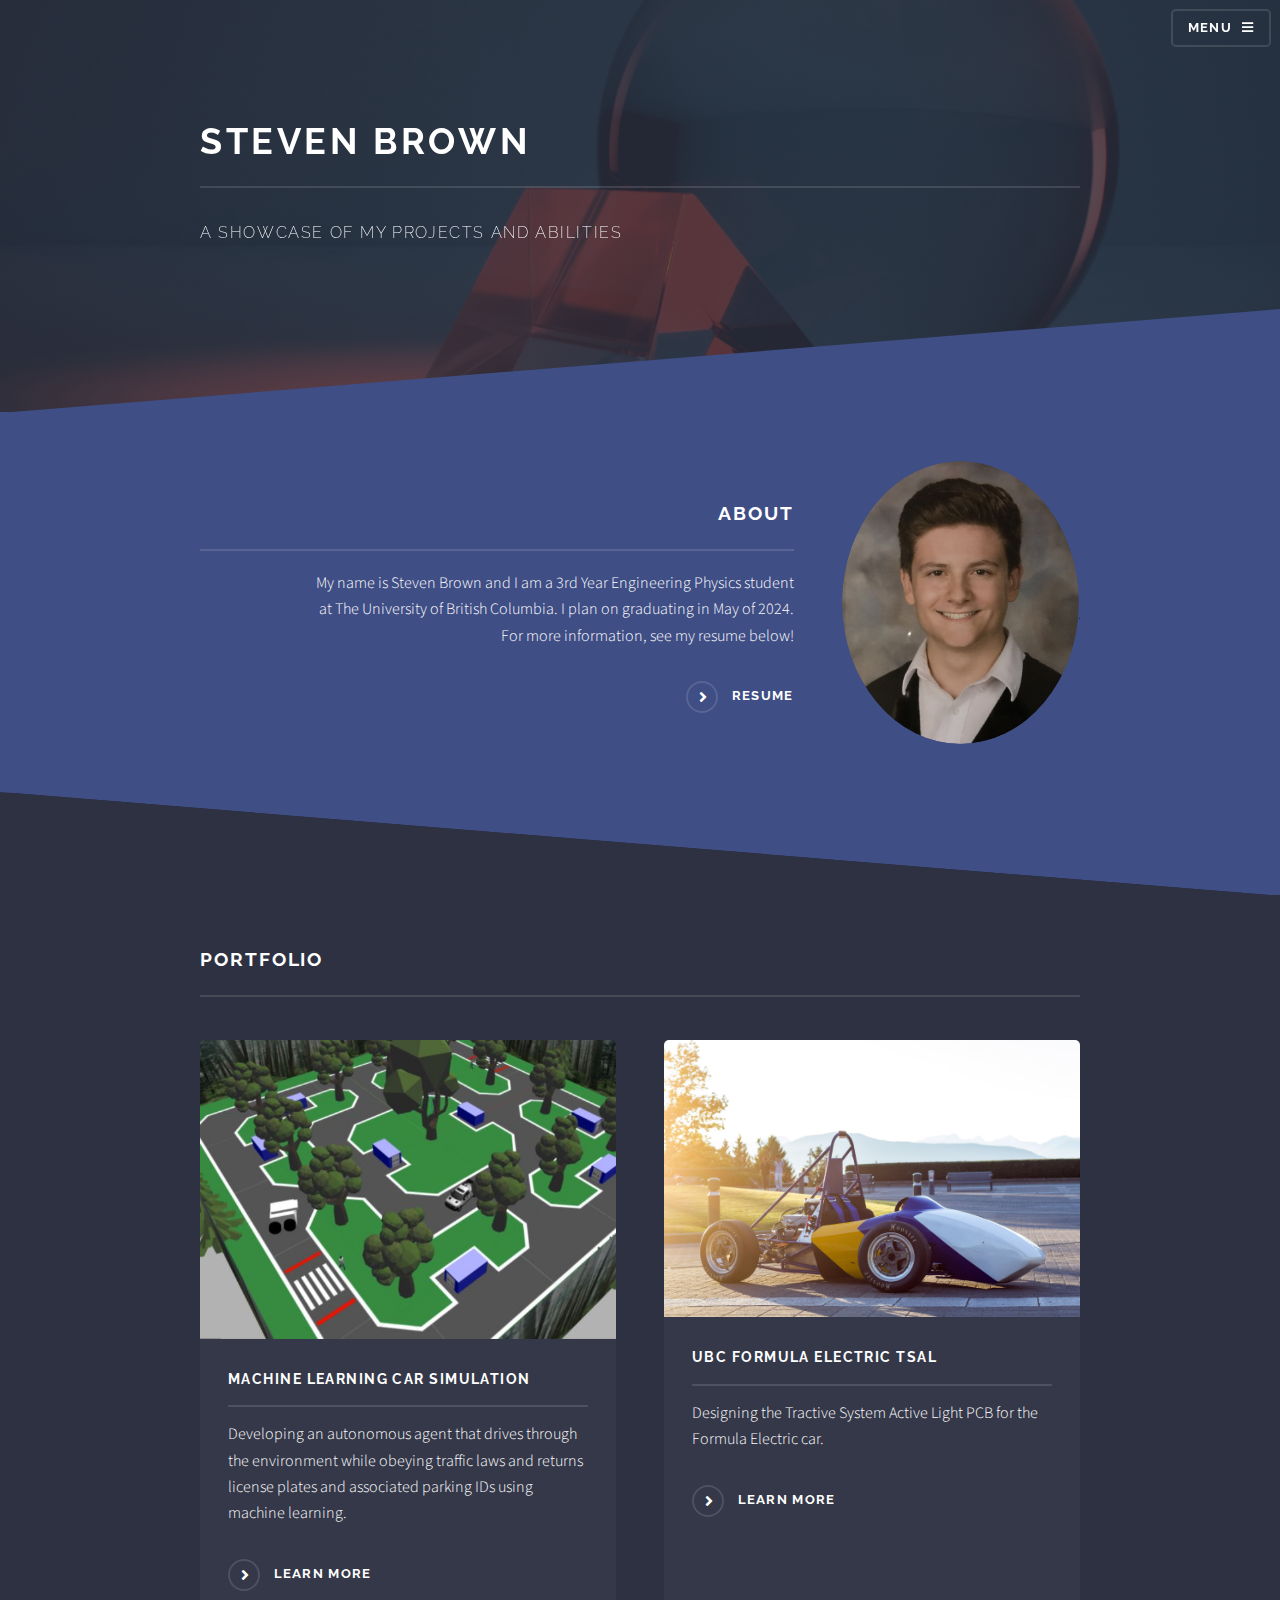
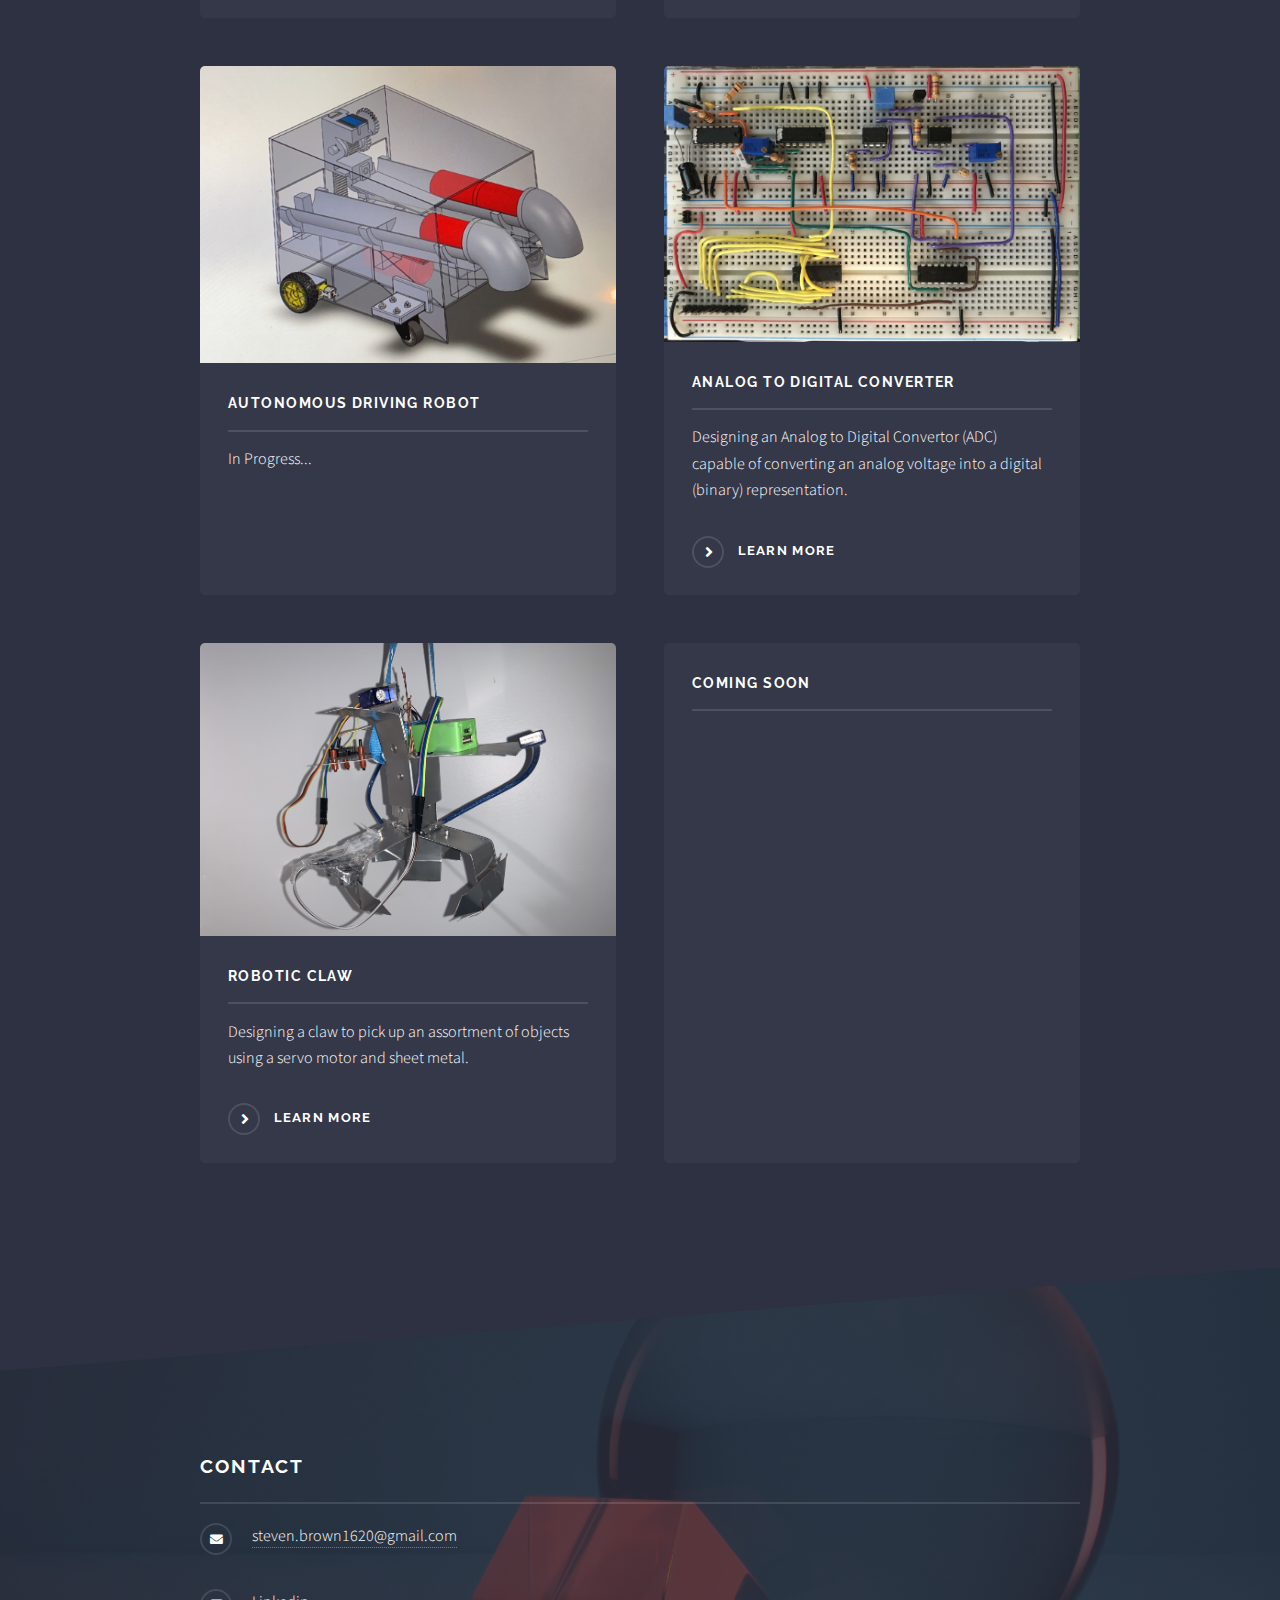
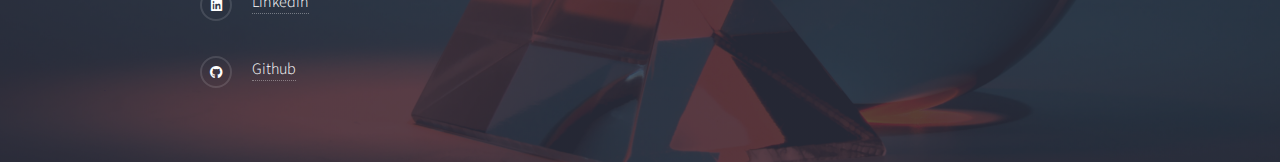
==== commit a011ee99: "typos" ====
--- a/index.html
+++ b/index.html
@@ -36,7 +36,7 @@
 								<li><a href="#">Log In</a></li>
 								<li><a href="#">Sign Up</a></li> -->
 								<li><a href="#three">About</a></li>
-								<li><a href="#four">Protfolio</a></li>
+								<li><a href="#four">Portfolio</a></li>
 								<li><a href="#footer">Contact</a></li>
 							</ul>
 							<a href="#" class="close">Close</a>
@@ -97,7 +97,7 @@
 						<!-- Four -->
 							<section id="four" class="wrapper alt style1">
 								<div class="inner">
-									<h2 class="major">Protfolio</h2>
+									<h2 class="major">Portfolio</h2>
 									<!-- <p>Cras mattis ante fermentum, malesuada neque vitae, eleifend erat. Phasellus non pulvinar erat. Fusce tincidunt, nisl eget mattis egestas, purus ipsum consequat orci, sit amet lobortis lorem lacus in tellus. Sed ac elementum arcu. Quisque placerat auctor laoreet.</p> -->
 									<section class="features">
 										<article>
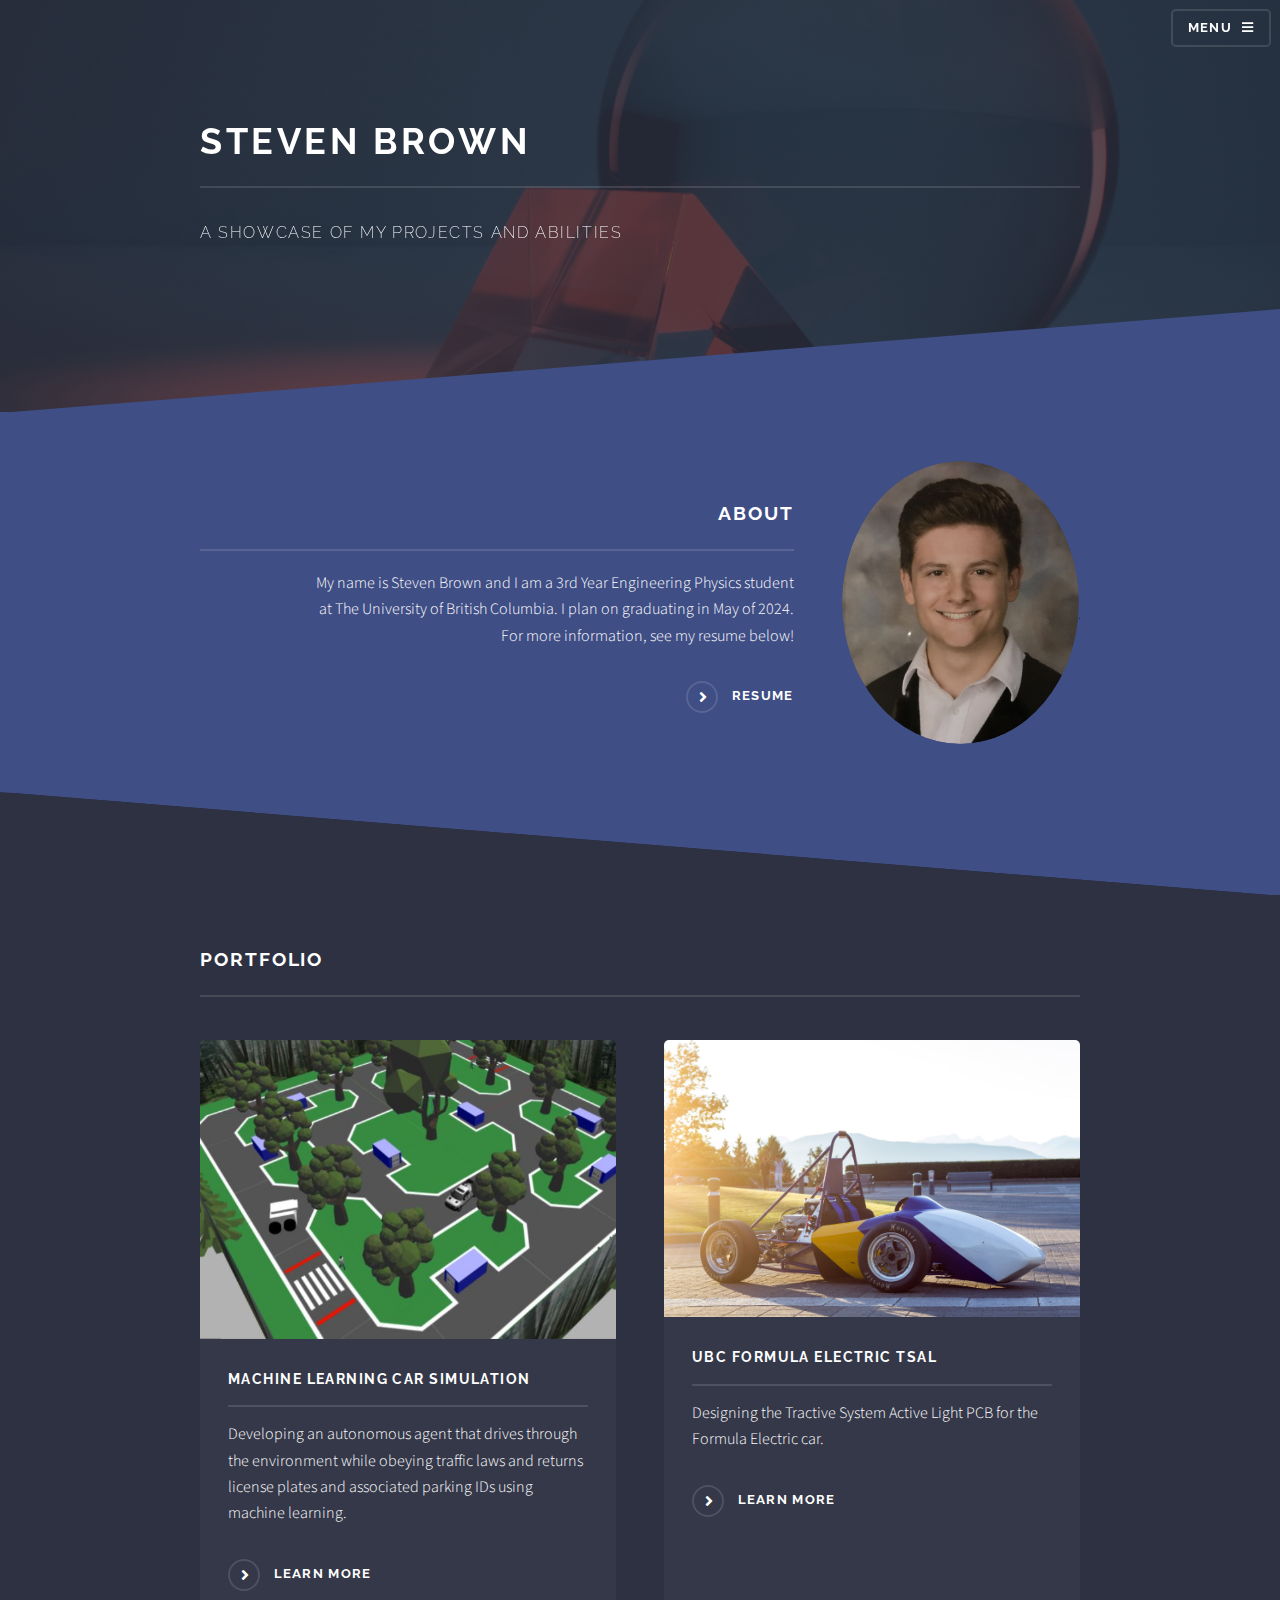
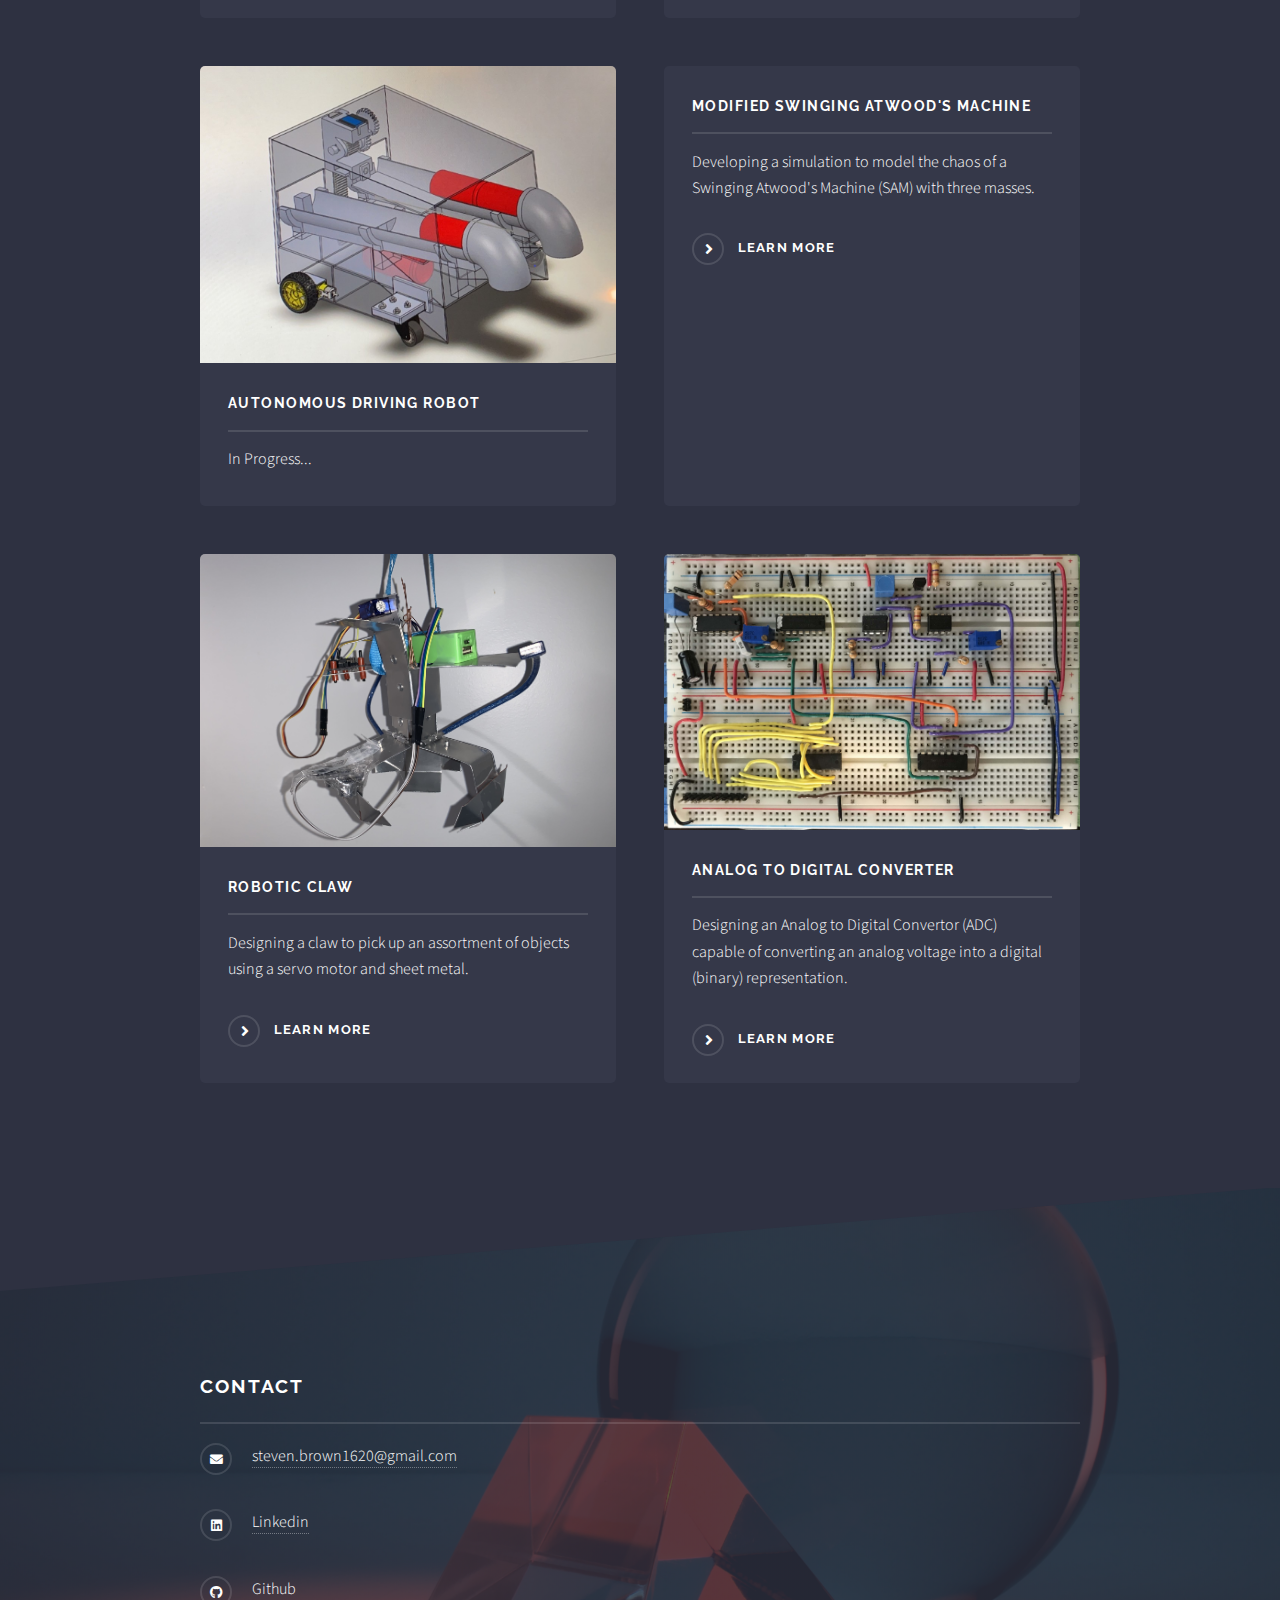
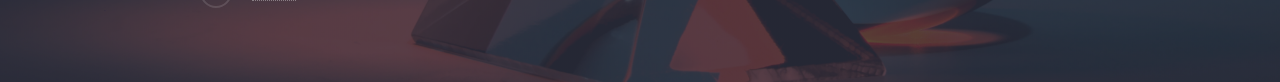
==== commit fd058c87: "Add SAM and changes to index" ====
--- a/index.html
+++ b/index.html
@@ -120,22 +120,22 @@
 											<!-- <a href="ENPH253.html" class="special">Learn more</a> -->
 										</article>
 										<article>
+											<a href="SAM.html" class="image"><img src="images/SAMdiagram.jpg" alt="" /></a>
+											<h3 class="major">Modified Swinging Atwood's Machine </h3>
+											<p>Developing a simulation to model the chaos of a Swinging Atwood's Machine (SAM) with three masses. </p>
+											<a href="SAM.html" class="special">Learn more</a>
+										</article>
+										<article>
+											<a href="claw.html" class="image"><img src="images/pic08.jpg" alt="" /></a>
+											<h3 class="major">Robotic Claw</h3>
+											<p>Designing a claw to pick up an assortment of objects using a servo motor and sheet metal.</p>
+											<a href="claw.html" class="special">Learn more</a>
+										</article>
+										<article>
 											<a href="ADC.html" class="image"><img src="images/pic07.jpg" alt="" /></a>
 											<h3 class="major">Analog to Digital Converter</h3>
 											<p>Designing an Analog to Digital Convertor (ADC) capable of converting an analog voltage into a digital (binary) representation.</p>
 											<a href="ADC.html" class="special">Learn more</a>
-										</article>
-										<article>
-											<a href="claw.html" class="image"><img src="images/pic08.jpg" alt="" /></a>
-											<h3 class="major">Robotic Claw</h3>
-											<p>Designing a claw to pick up an assortment of objects using a servo motor and sheet metal.</p>
-											<a href="claw.html" class="special">Learn more</a>
-										</article>
-										<article>
-											<a href="#" class="image"><img src="images/pic09.jpg" alt="" /></a>
-											<h3 class="major">Coming Soon</h3>
-											<!-- <p>...</p>
-											<a href="#" class="special">Learn more</a> -->
 										</article>
 									</section>
 									<ul class="actions">
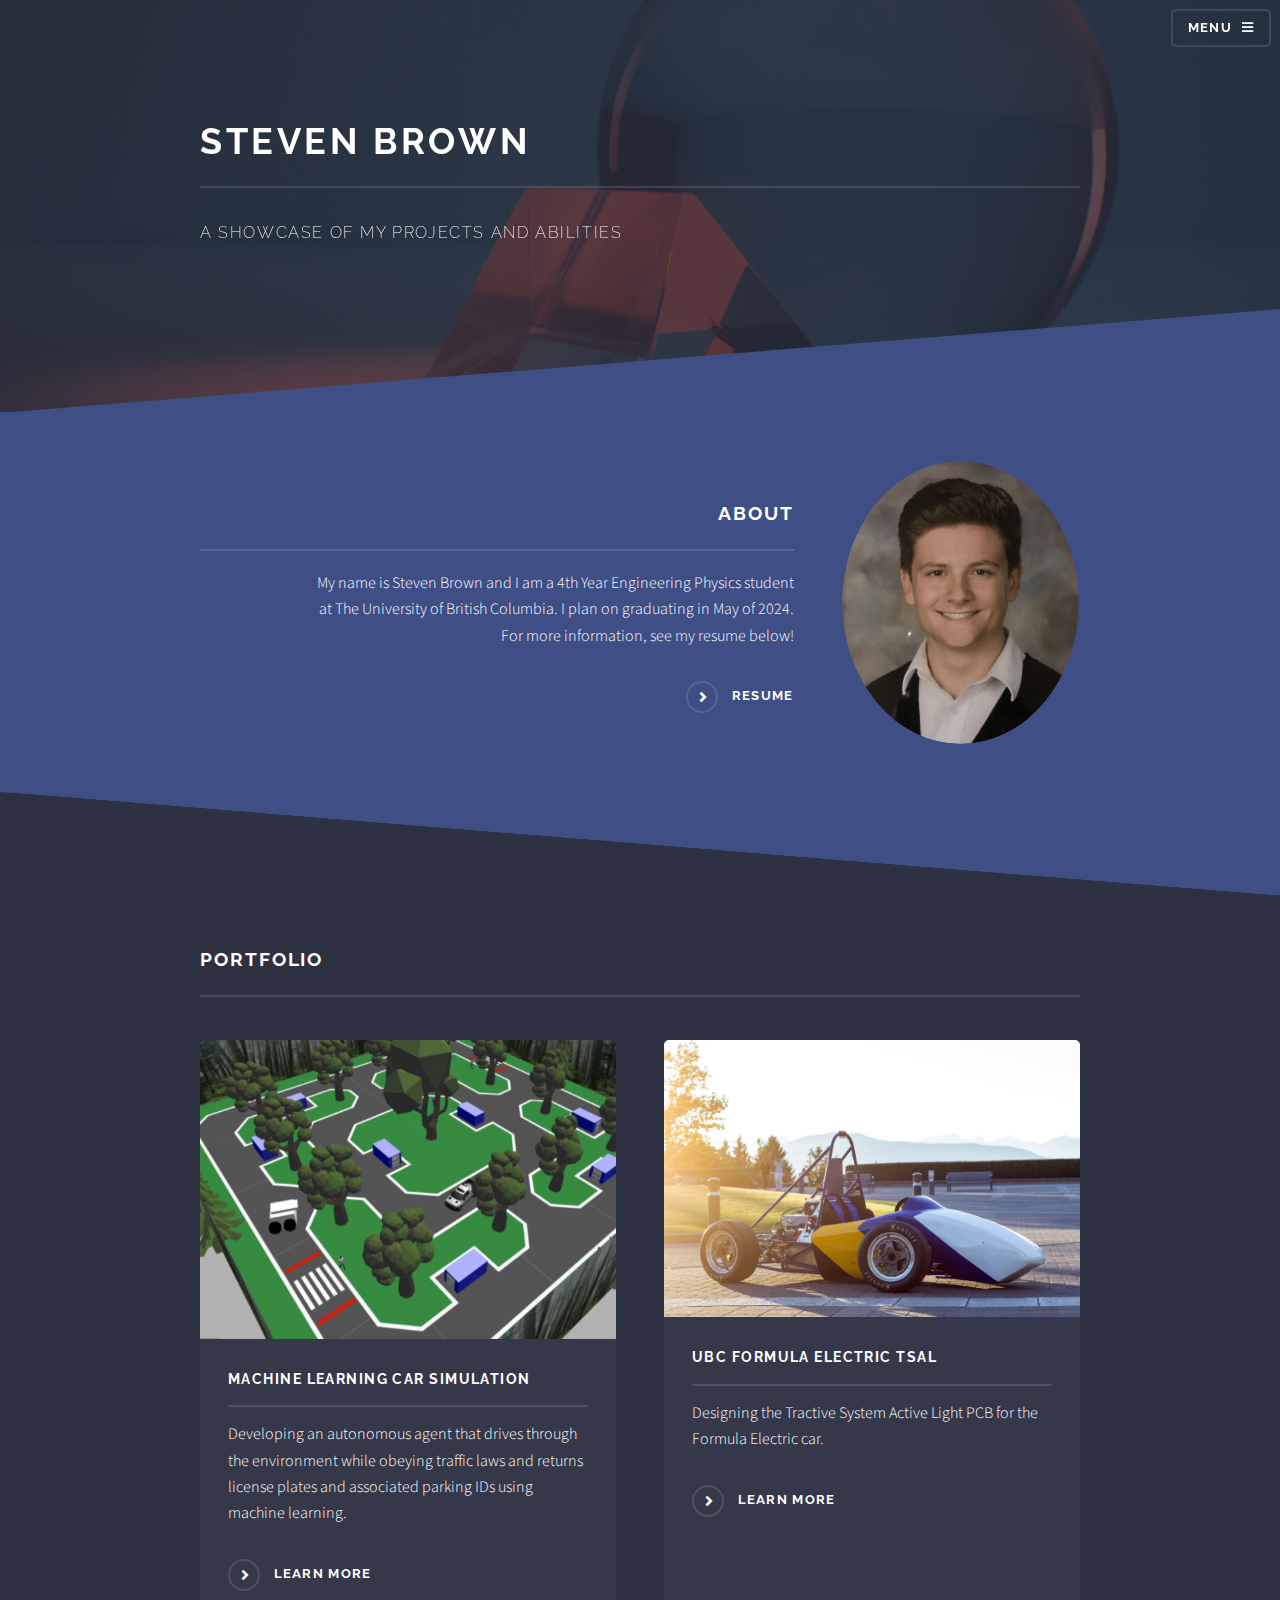
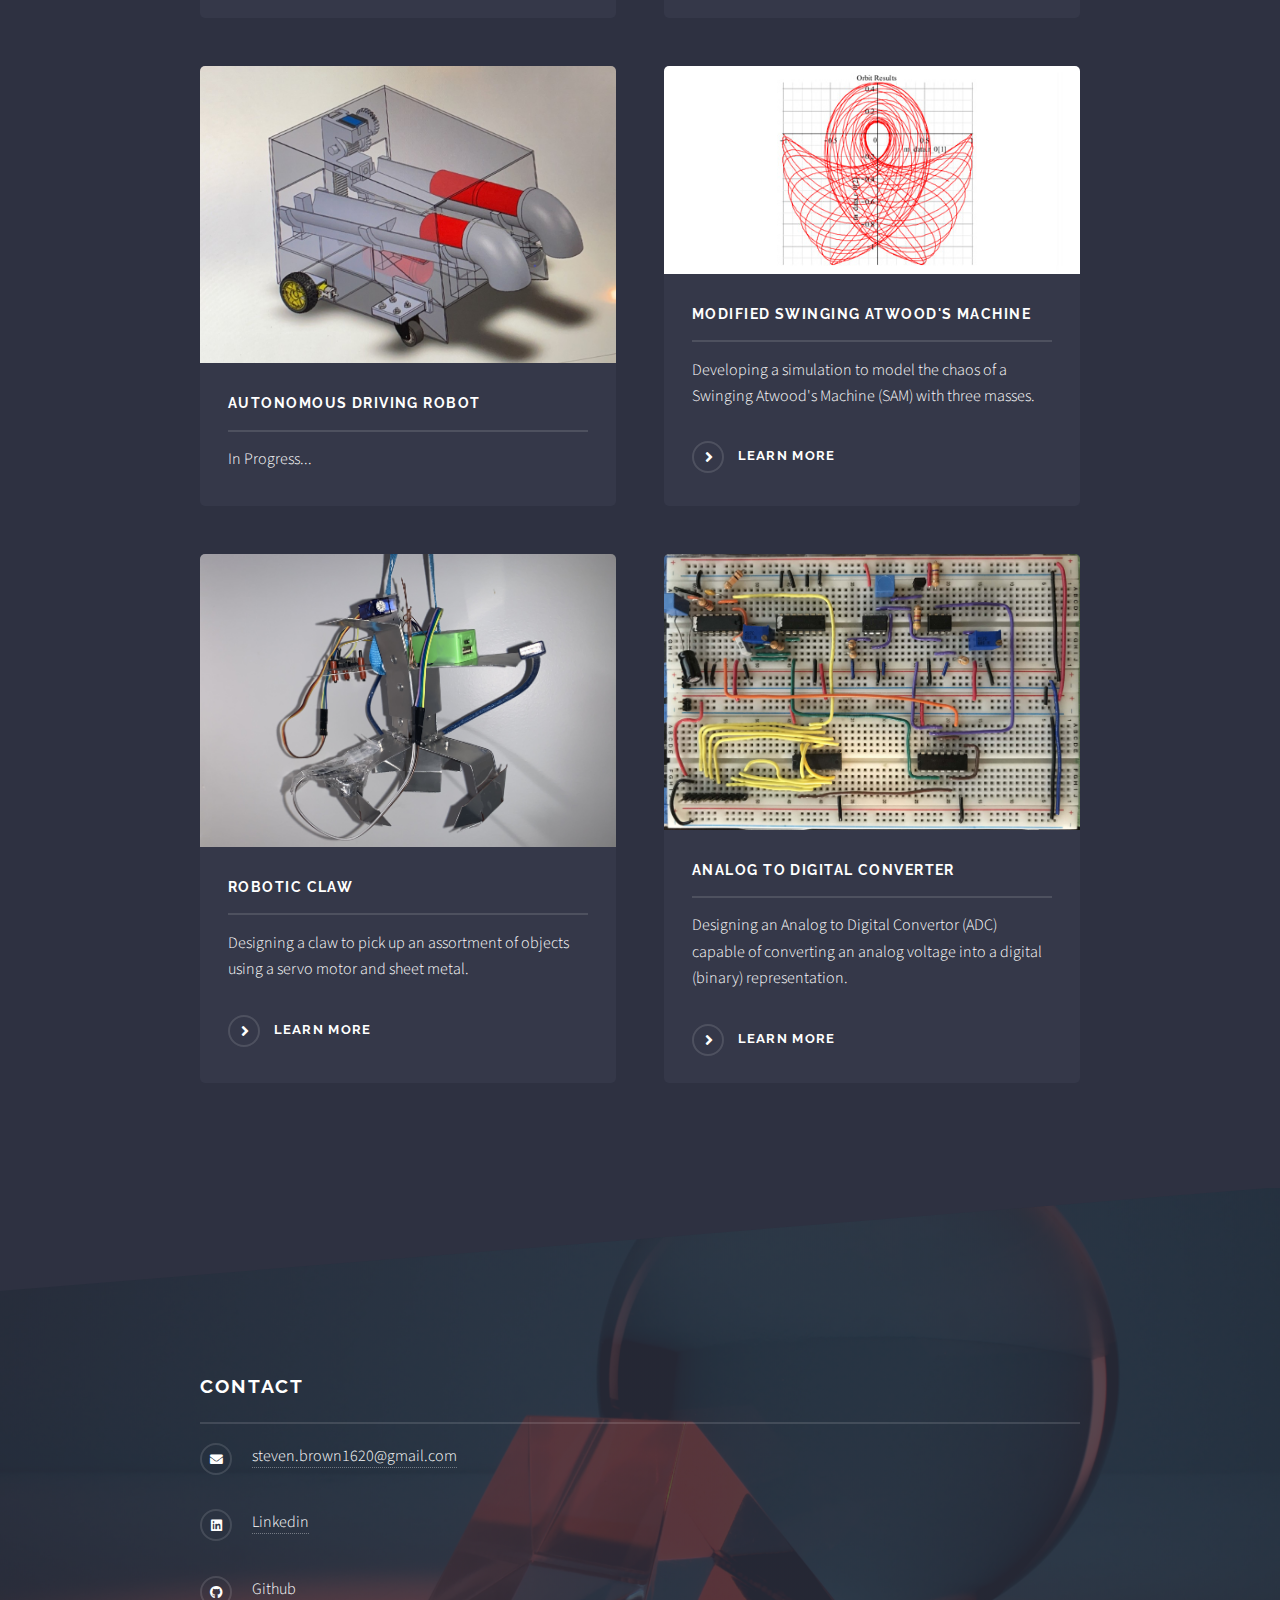
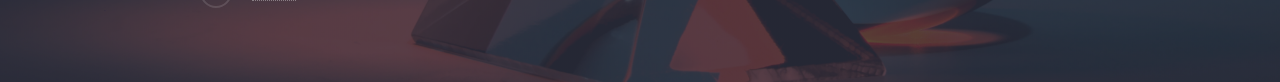
==== commit 817cd66c: "Change to 4th year" ====
--- a/index.html
+++ b/index.html
@@ -86,7 +86,7 @@
 									<a class="image"><img src="images/self.jpg" alt="" /></a>
 									<div class="content">
 										<h2 class="major">About</h2>
-										<p>My name is Steven Brown and I am a 3rd Year Engineering Physics student<br />
+										<p>My name is Steven Brown and I am a 4th Year Engineering Physics student<br />
 											at The University of British Columbia. I plan on graduating in May of 2024. <br />
 											For more information, see my resume below!</p>
 										<a href="Documents/Resume_StevenBrown.pdf" class="special">Resume</a>
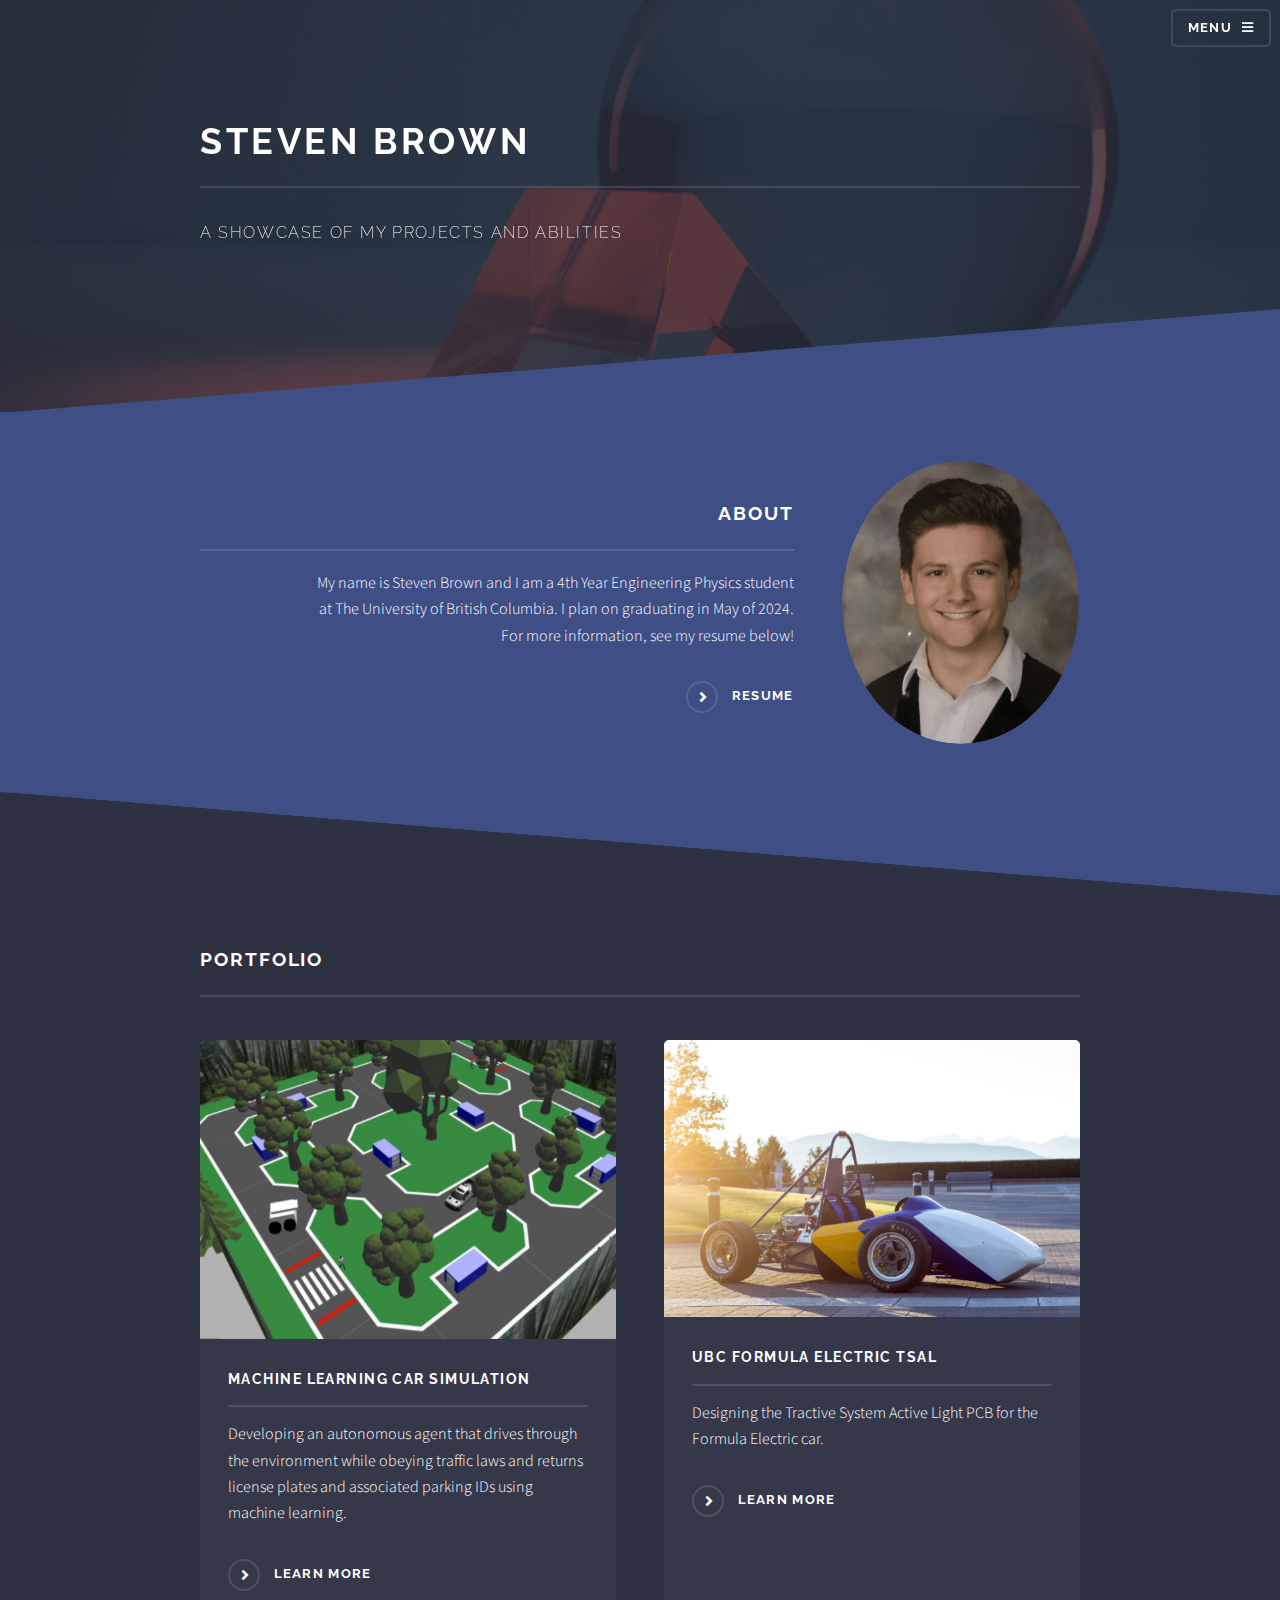
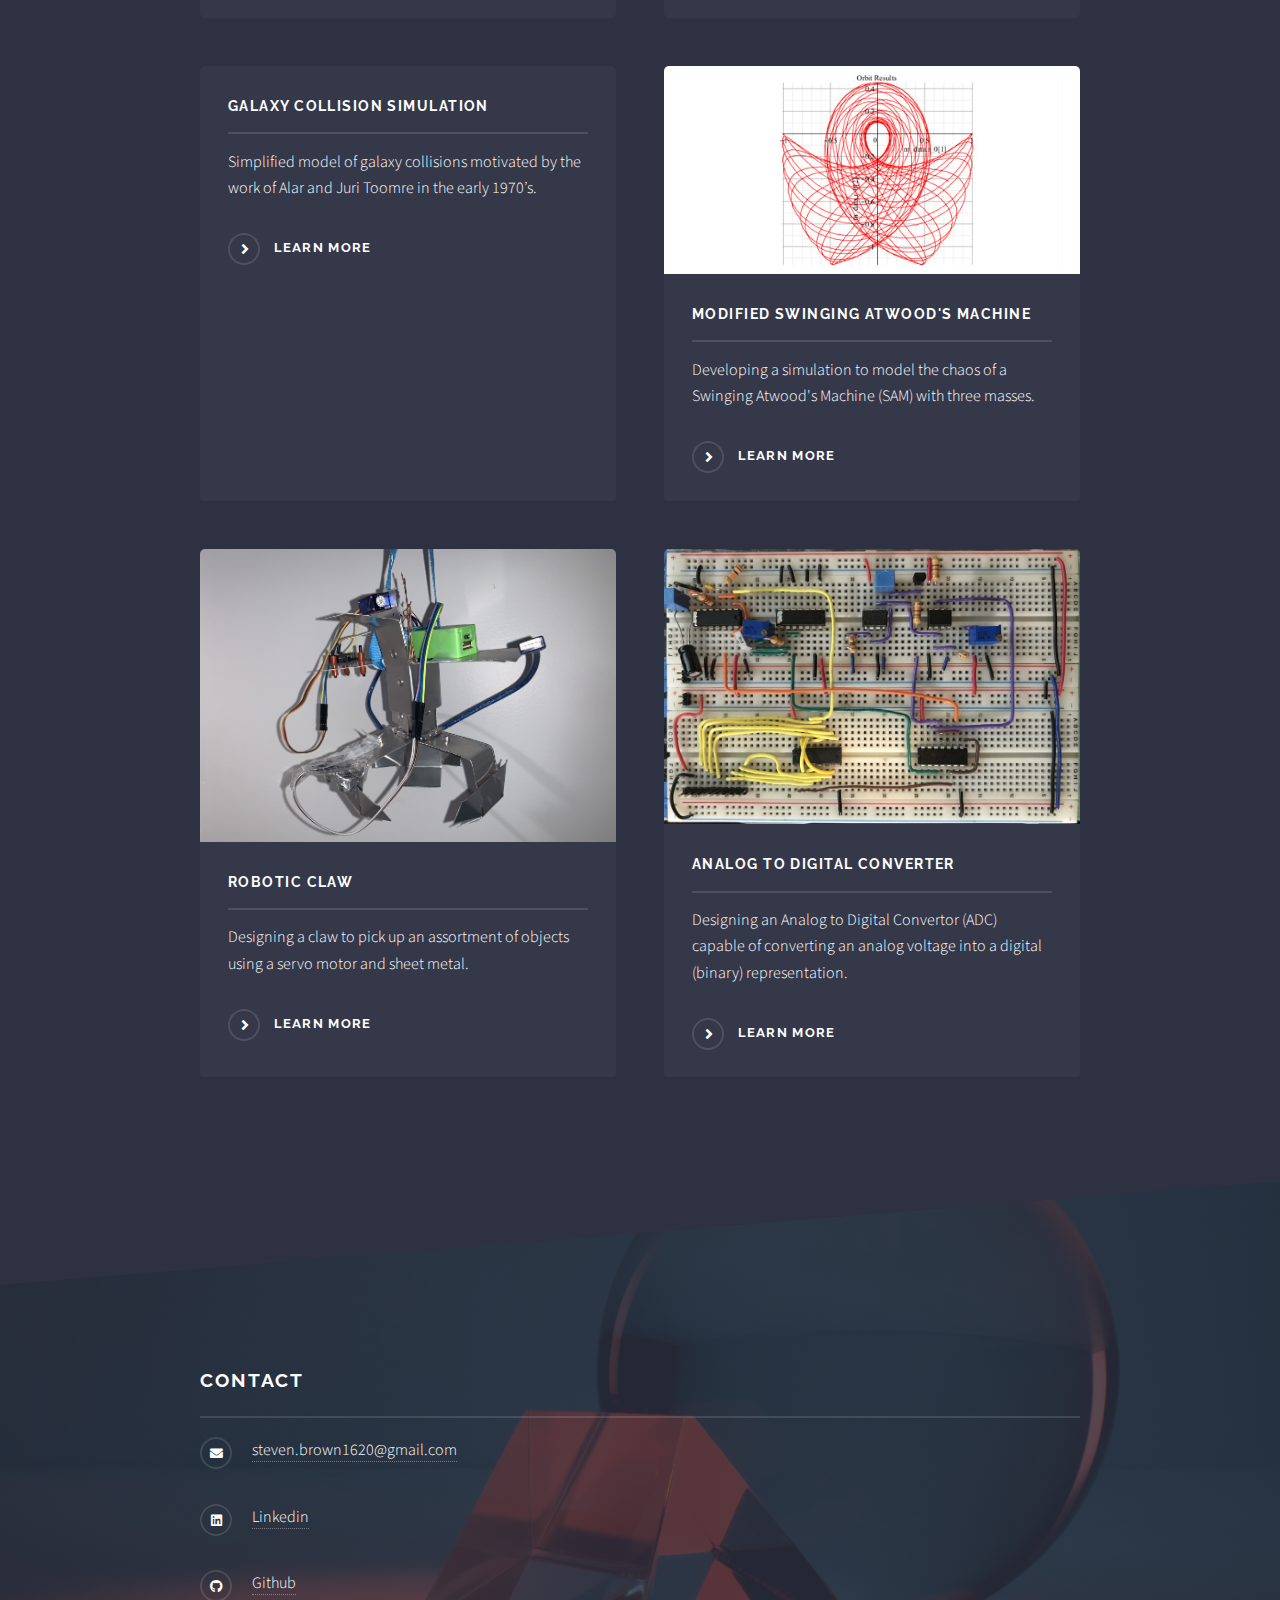
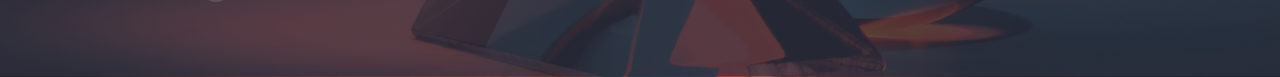
==== commit 45ca2779: "add galaxy html" ====
--- a/index.html
+++ b/index.html
@@ -90,8 +90,11 @@
 											at The University of British Columbia. I plan on graduating in May of 2024. <br />
 											For more information, see my resume below!</p>
 										<a href="Documents/Resume_StevenBrown.pdf" class="special">Resume</a>
-									</div>
-								</div>
+										<!-- <a href="ENPH353.html" class="special">Classes</a> -->
+									</div>
+									<!-- <a href="ENPH353.html" class="special">Classes</a> -->
+								</div>
+								<!-- <a href="ENPH353.html" class="special">Classes</a> -->
 							</section>
 
 						<!-- Four -->
@@ -113,11 +116,11 @@
 											<a href="FE.html" class="special">Learn more</a>
 										</article>
 										<article>
-											<!-- <a href="ENPH253.html" class="image"><img src="images/pic06.jpg" alt="" /></a> -->
-											<a class="image"><img src="images/robotModel.JPG" alt="" /></a>
-											<h3 class="major">Autonomous Driving Robot</h3>
-											<p>In Progress...</p>
-											<!-- <a href="ENPH253.html" class="special">Learn more</a> -->
+											<a href="galaxy.html" class="image"><img src="images/galaxyimg.jpg" alt="" /></a>
+											<!-- <a class="image"><img src="images/galaxyimg.JPG" alt="" /></a> -->
+											<h3 class="major">Galaxy Collision Simulation</h3>
+											<p>Simplified model of galaxy collisions motivated by the work of Alar and Juri Toomre in the early 1970’s.</p>
+											<a href="galaxy.html" class="special">Learn more</a>
 										</article>
 										<article>
 											<a href="SAM.html" class="image"><img src="images/SAMdiagram.jpg" alt="" /></a>
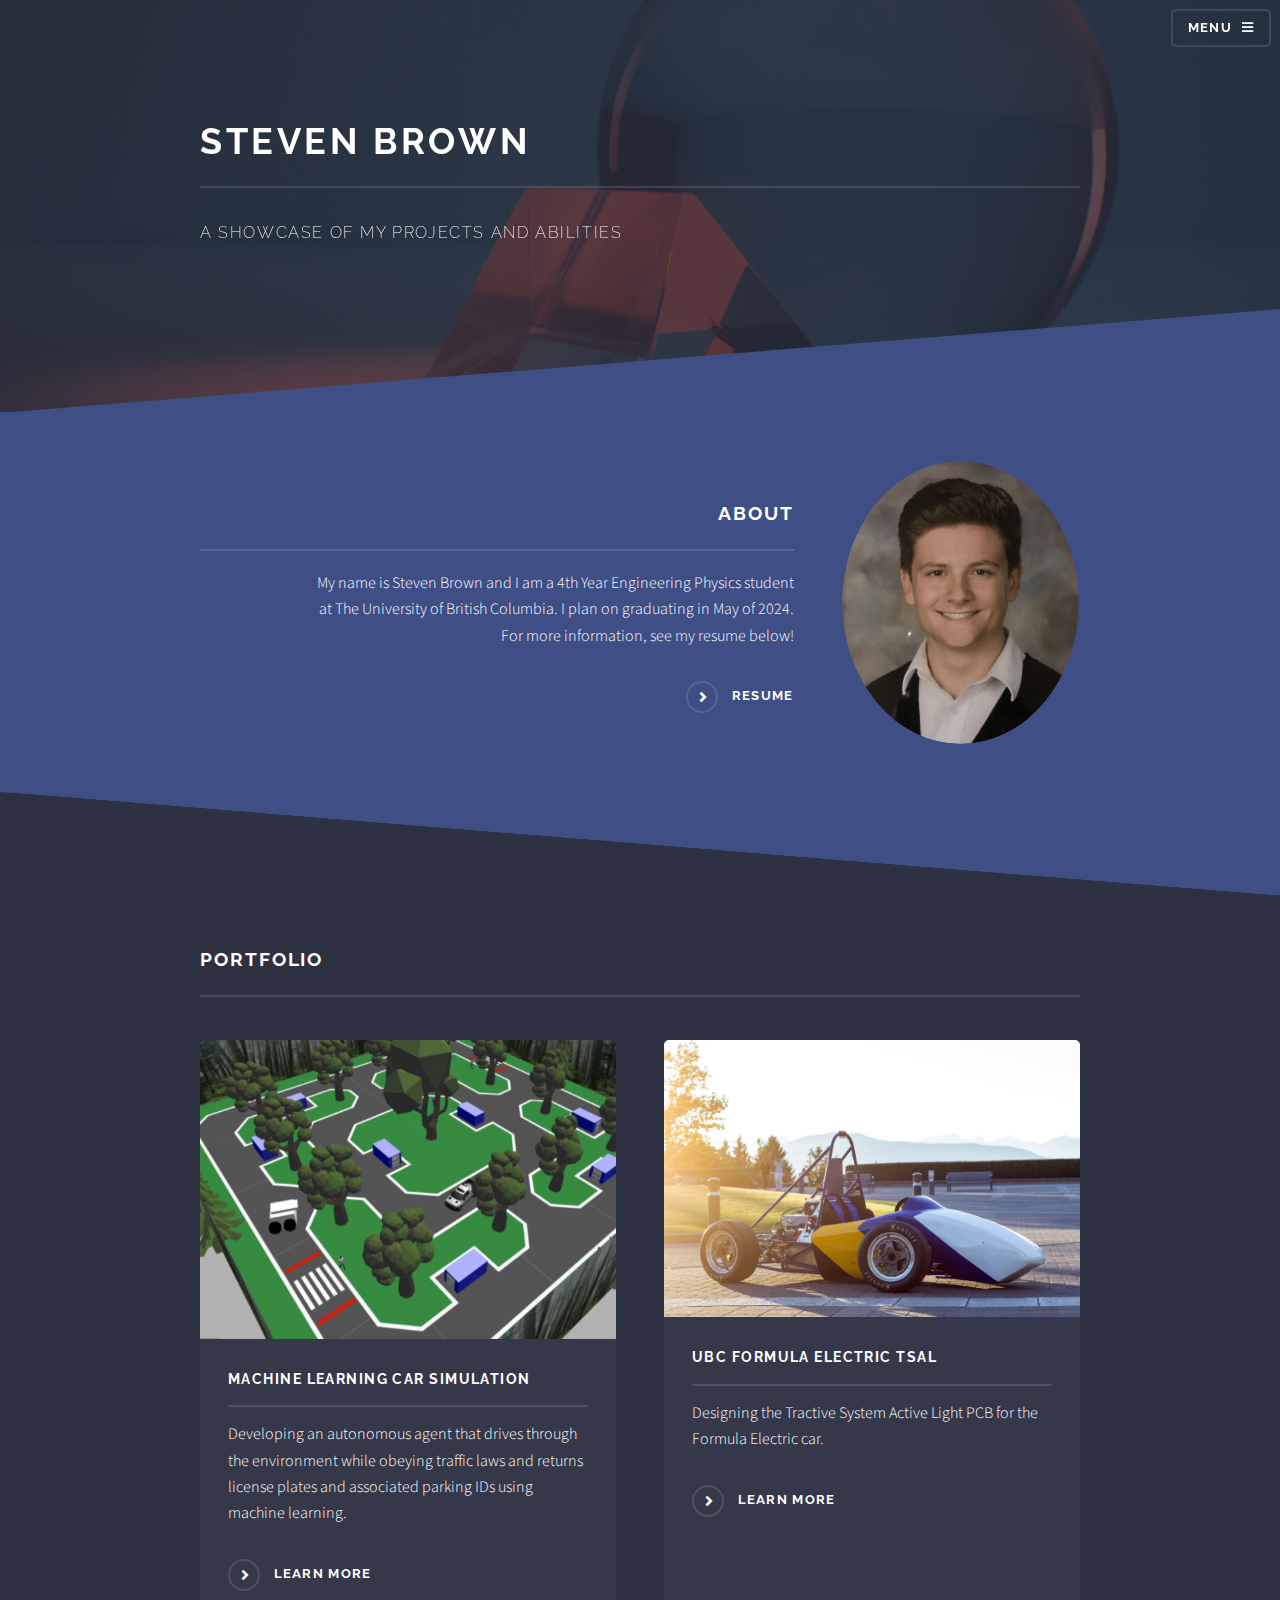
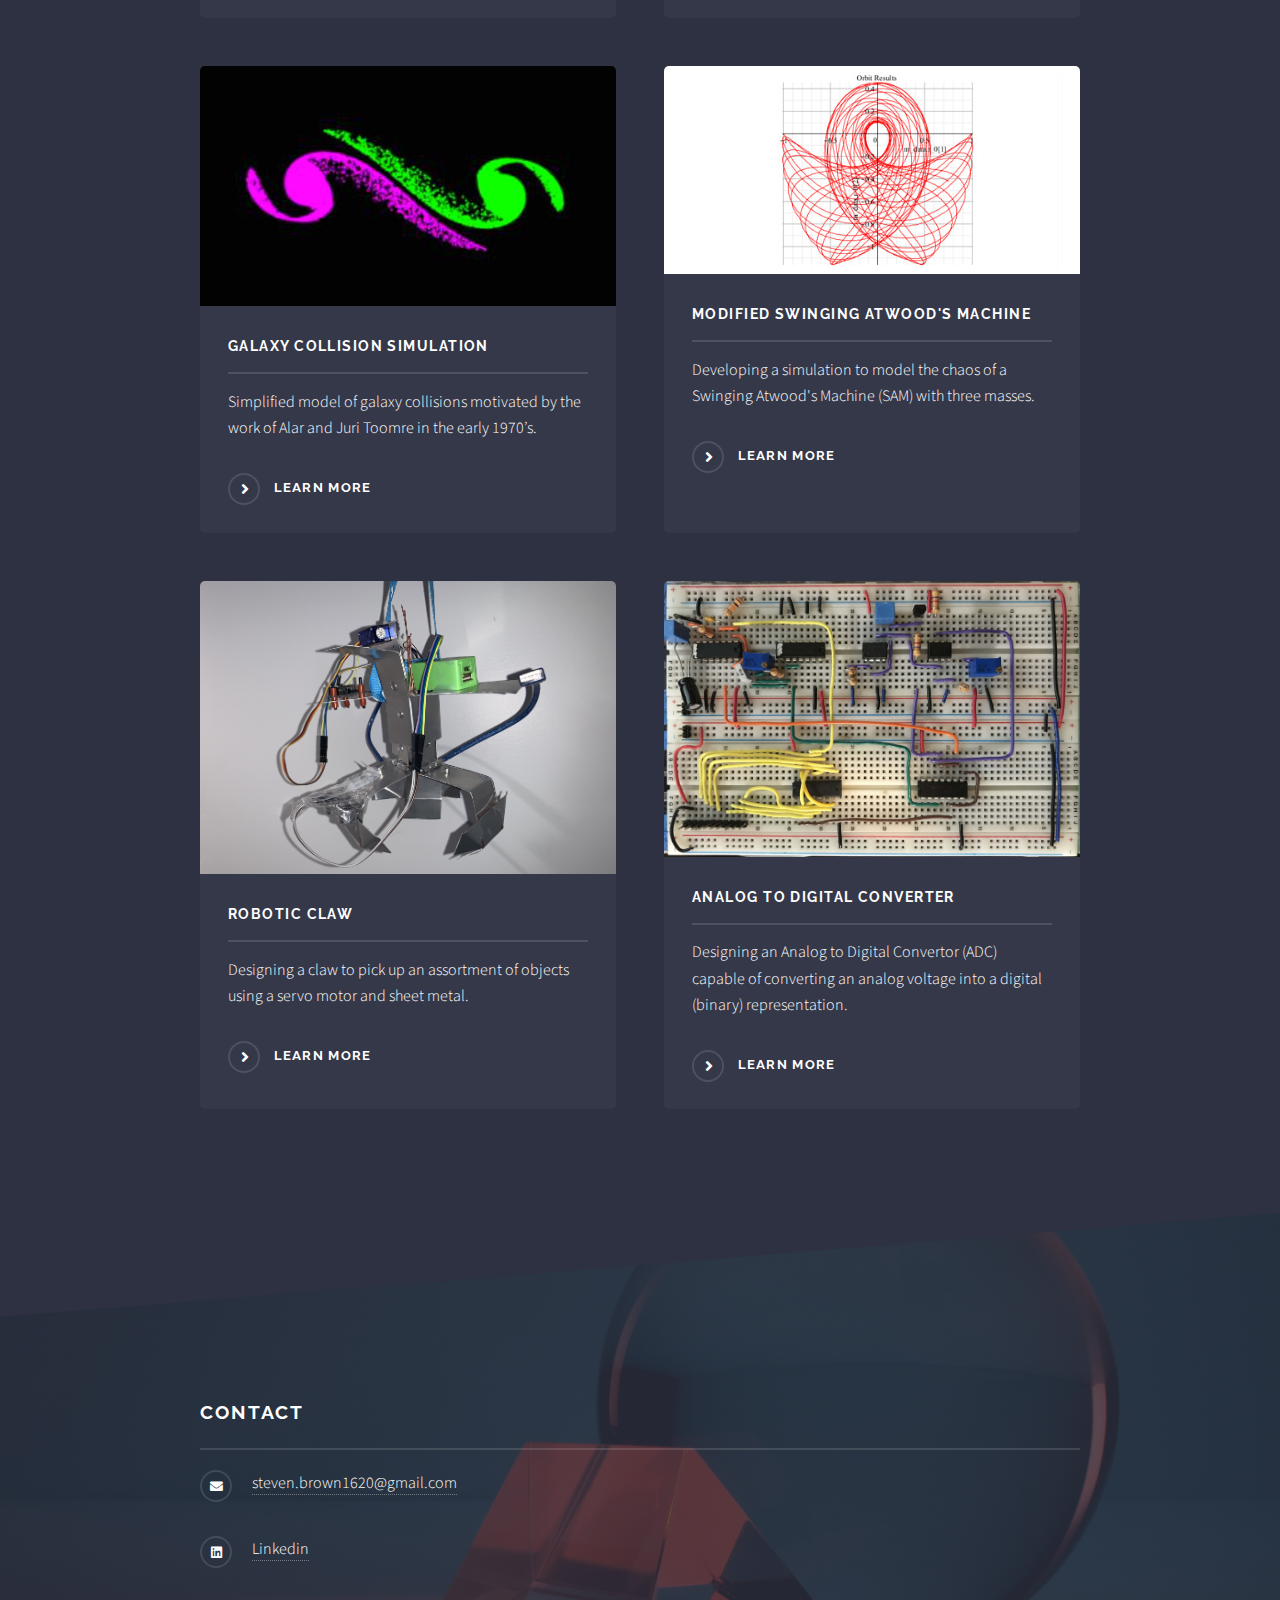
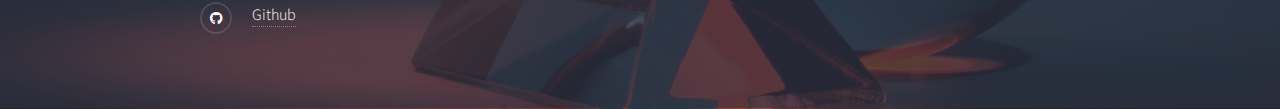
==== commit 42d18f2c: "galaxy jpg to JPG" ====
--- a/index.html
+++ b/index.html
@@ -116,7 +116,7 @@
 											<a href="FE.html" class="special">Learn more</a>
 										</article>
 										<article>
-											<a href="galaxy.html" class="image"><img src="images/galaxyimg.jpg" alt="" /></a>
+											<a href="galaxy.html" class="image"><img src="images/galaxyimg.JPG" alt="" /></a>
 											<!-- <a class="image"><img src="images/galaxyimg.JPG" alt="" /></a> -->
 											<h3 class="major">Galaxy Collision Simulation</h3>
 											<p>Simplified model of galaxy collisions motivated by the work of Alar and Juri Toomre in the early 1970’s.</p>
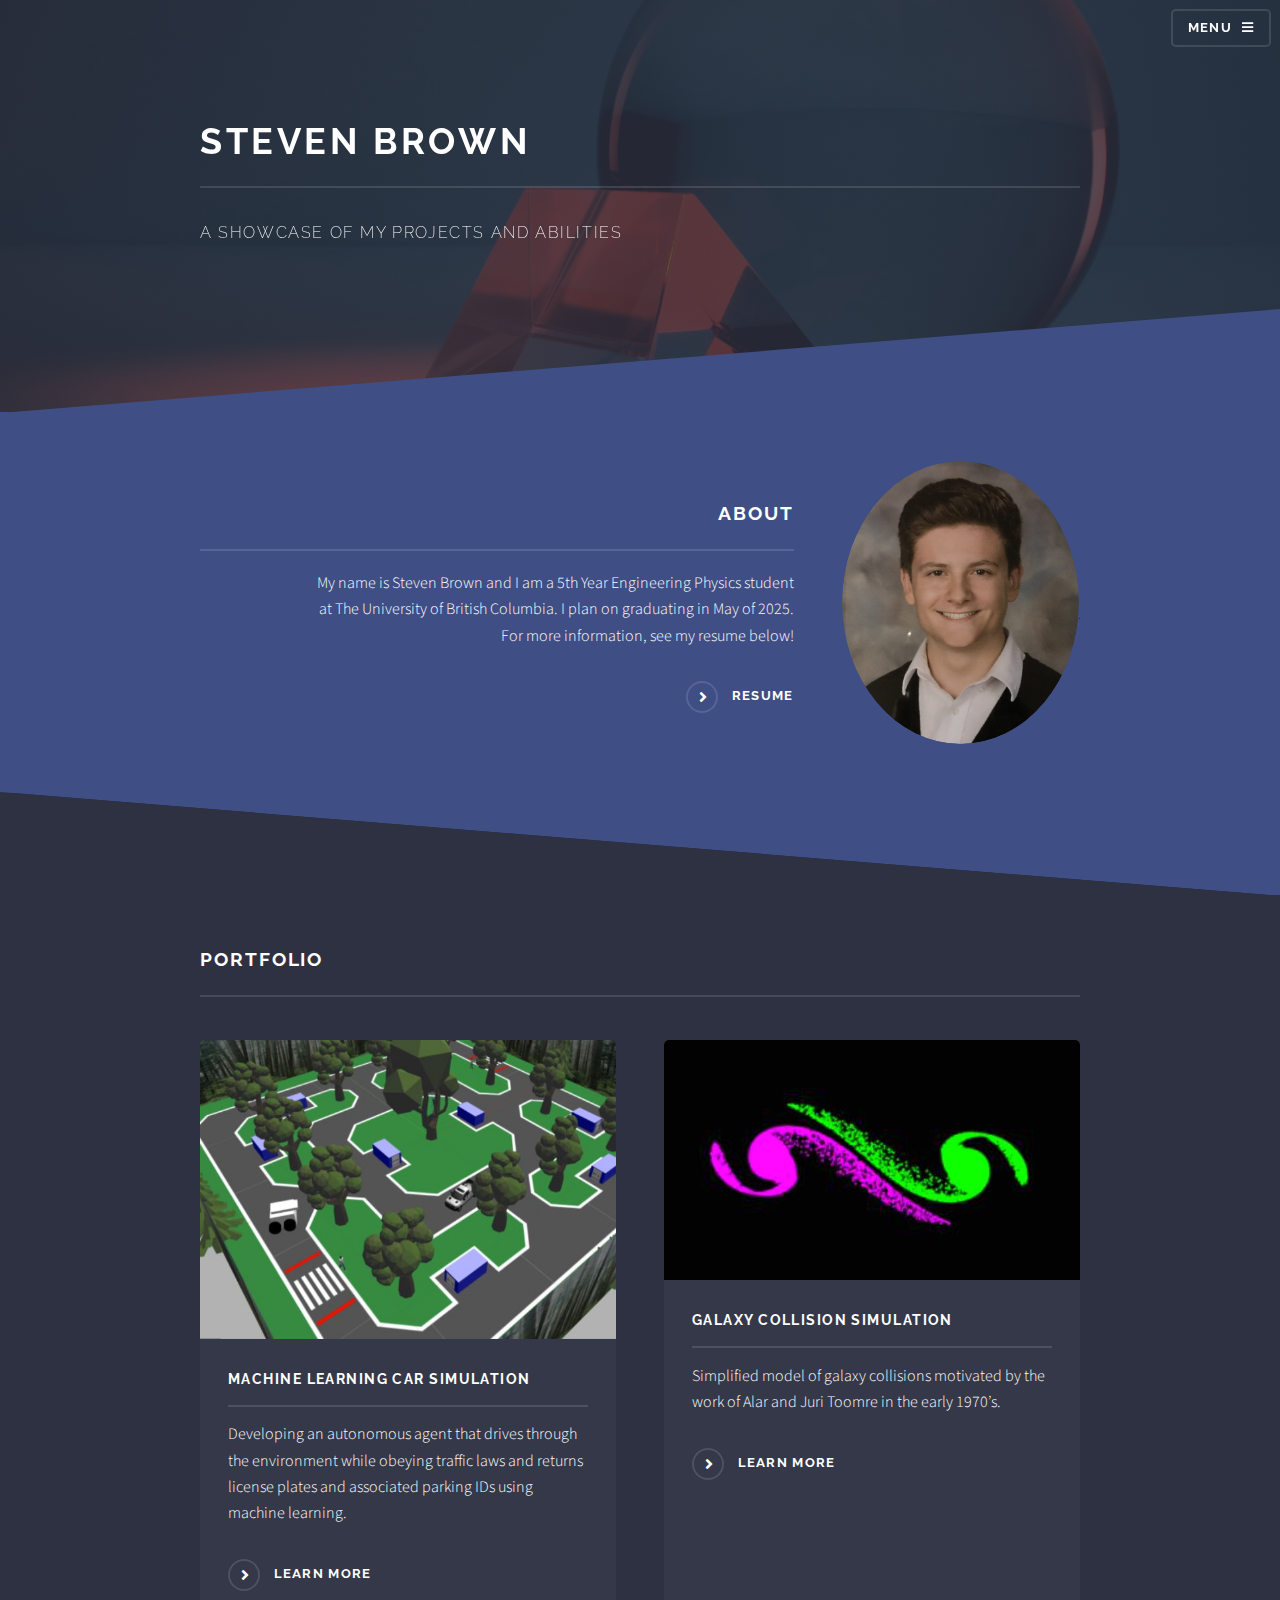
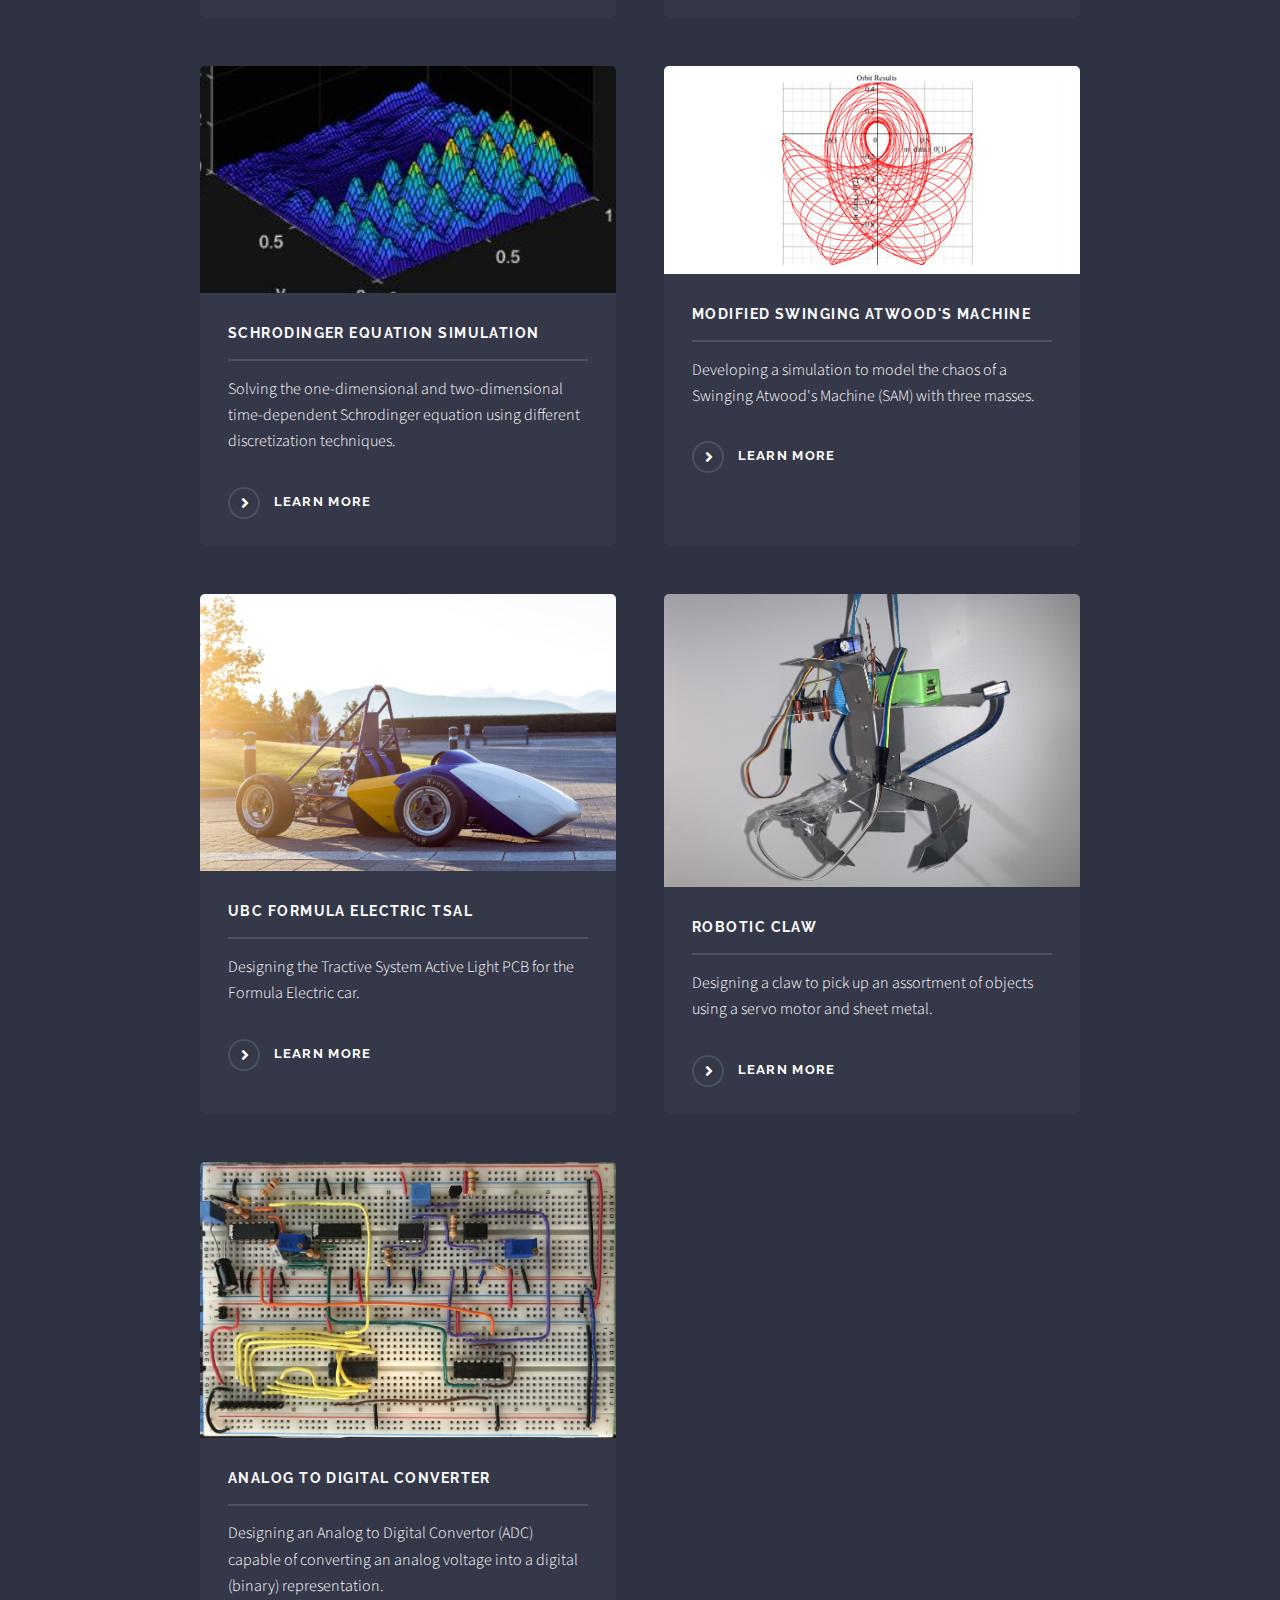
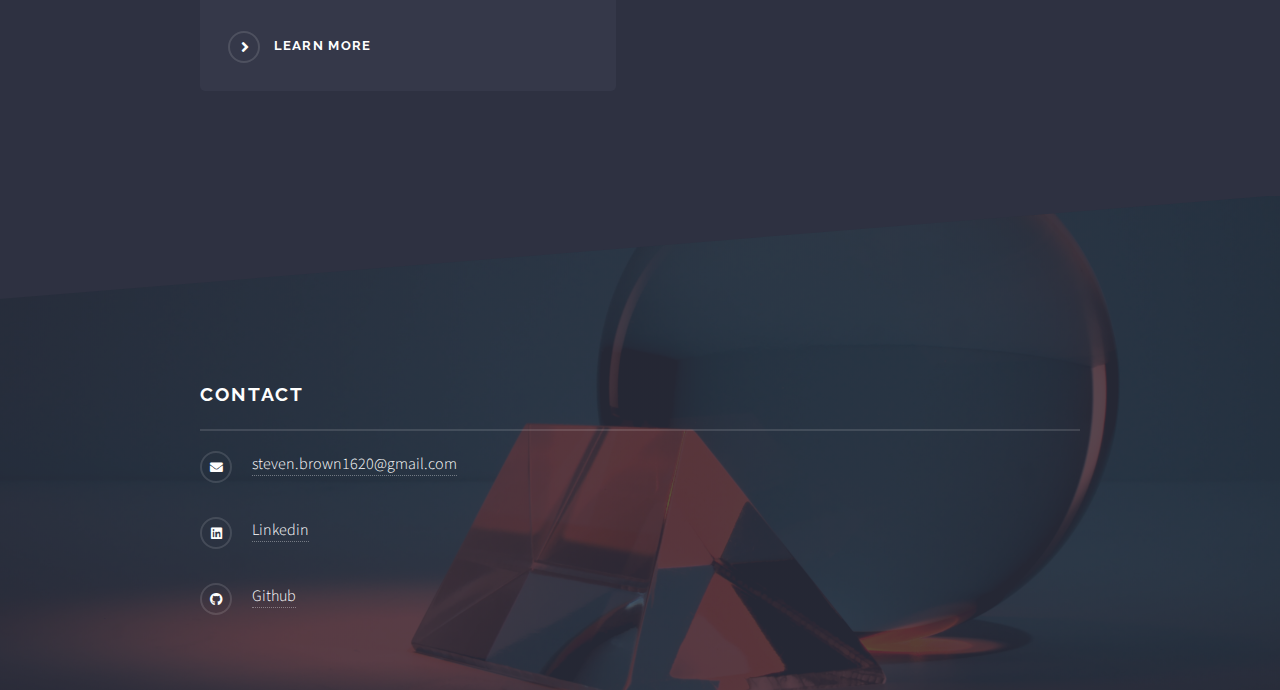
==== commit c834b2ff: "add wave index and html" ====
--- a/index.html
+++ b/index.html
@@ -86,8 +86,8 @@
 									<a class="image"><img src="images/self.jpg" alt="" /></a>
 									<div class="content">
 										<h2 class="major">About</h2>
-										<p>My name is Steven Brown and I am a 4th Year Engineering Physics student<br />
-											at The University of British Columbia. I plan on graduating in May of 2024. <br />
+										<p>My name is Steven Brown and I am a 5th Year Engineering Physics student<br />
+											at The University of British Columbia. I plan on graduating in May of 2025. <br />
 											For more information, see my resume below!</p>
 										<a href="Documents/Resume_StevenBrown.pdf" class="special">Resume</a>
 										<!-- <a href="ENPH353.html" class="special">Classes</a> -->
@@ -108,12 +108,6 @@
 											<h3 class="major">Machine Learning Car Simulation</h3>
 											<p>Developing an autonomous agent that drives through the environment while obeying traffic laws and returns license plates and associated parking IDs using machine learning.</p>
 											<a href="ENPH353.html" class="special">Learn more</a>
-										</article>
-										<article>
-											<a href="FE.html" class="image"><img src="images/pic05.jpg" alt="" /></a>
-											<h3 class="major">UBC Formula Electric TSAL</h3>
-											<p>Designing the Tractive System Active Light PCB for the Formula Electric car.</p>
-											<a href="FE.html" class="special">Learn more</a>
 										</article>
 										<article>
 											<a href="galaxy.html" class="image"><img src="images/galaxyimg.JPG" alt="" /></a>
@@ -123,10 +117,22 @@
 											<a href="galaxy.html" class="special">Learn more</a>
 										</article>
 										<article>
+											<a href="wave.html" class="image"><img src="images/waveimg.JPG" alt="" /></a>
+											<h3 class="major">Schrodinger Equation Simulation </h3>
+											<p>Solving the one-dimensional and two-dimensional time-dependent Schrodinger equation using different discretization techniques.</p>
+											<a href="wave.html" class="special">Learn more</a>
+										</article>
+										<article>
 											<a href="SAM.html" class="image"><img src="images/SAMdiagram.jpg" alt="" /></a>
 											<h3 class="major">Modified Swinging Atwood's Machine </h3>
 											<p>Developing a simulation to model the chaos of a Swinging Atwood's Machine (SAM) with three masses. </p>
 											<a href="SAM.html" class="special">Learn more</a>
+										</article>
+										<article>
+											<a href="FE.html" class="image"><img src="images/pic05.jpg" alt="" /></a>
+											<h3 class="major">UBC Formula Electric TSAL</h3>
+											<p>Designing the Tractive System Active Light PCB for the Formula Electric car.</p>
+											<a href="FE.html" class="special">Learn more</a>
 										</article>
 										<article>
 											<a href="claw.html" class="image"><img src="images/pic08.jpg" alt="" /></a>
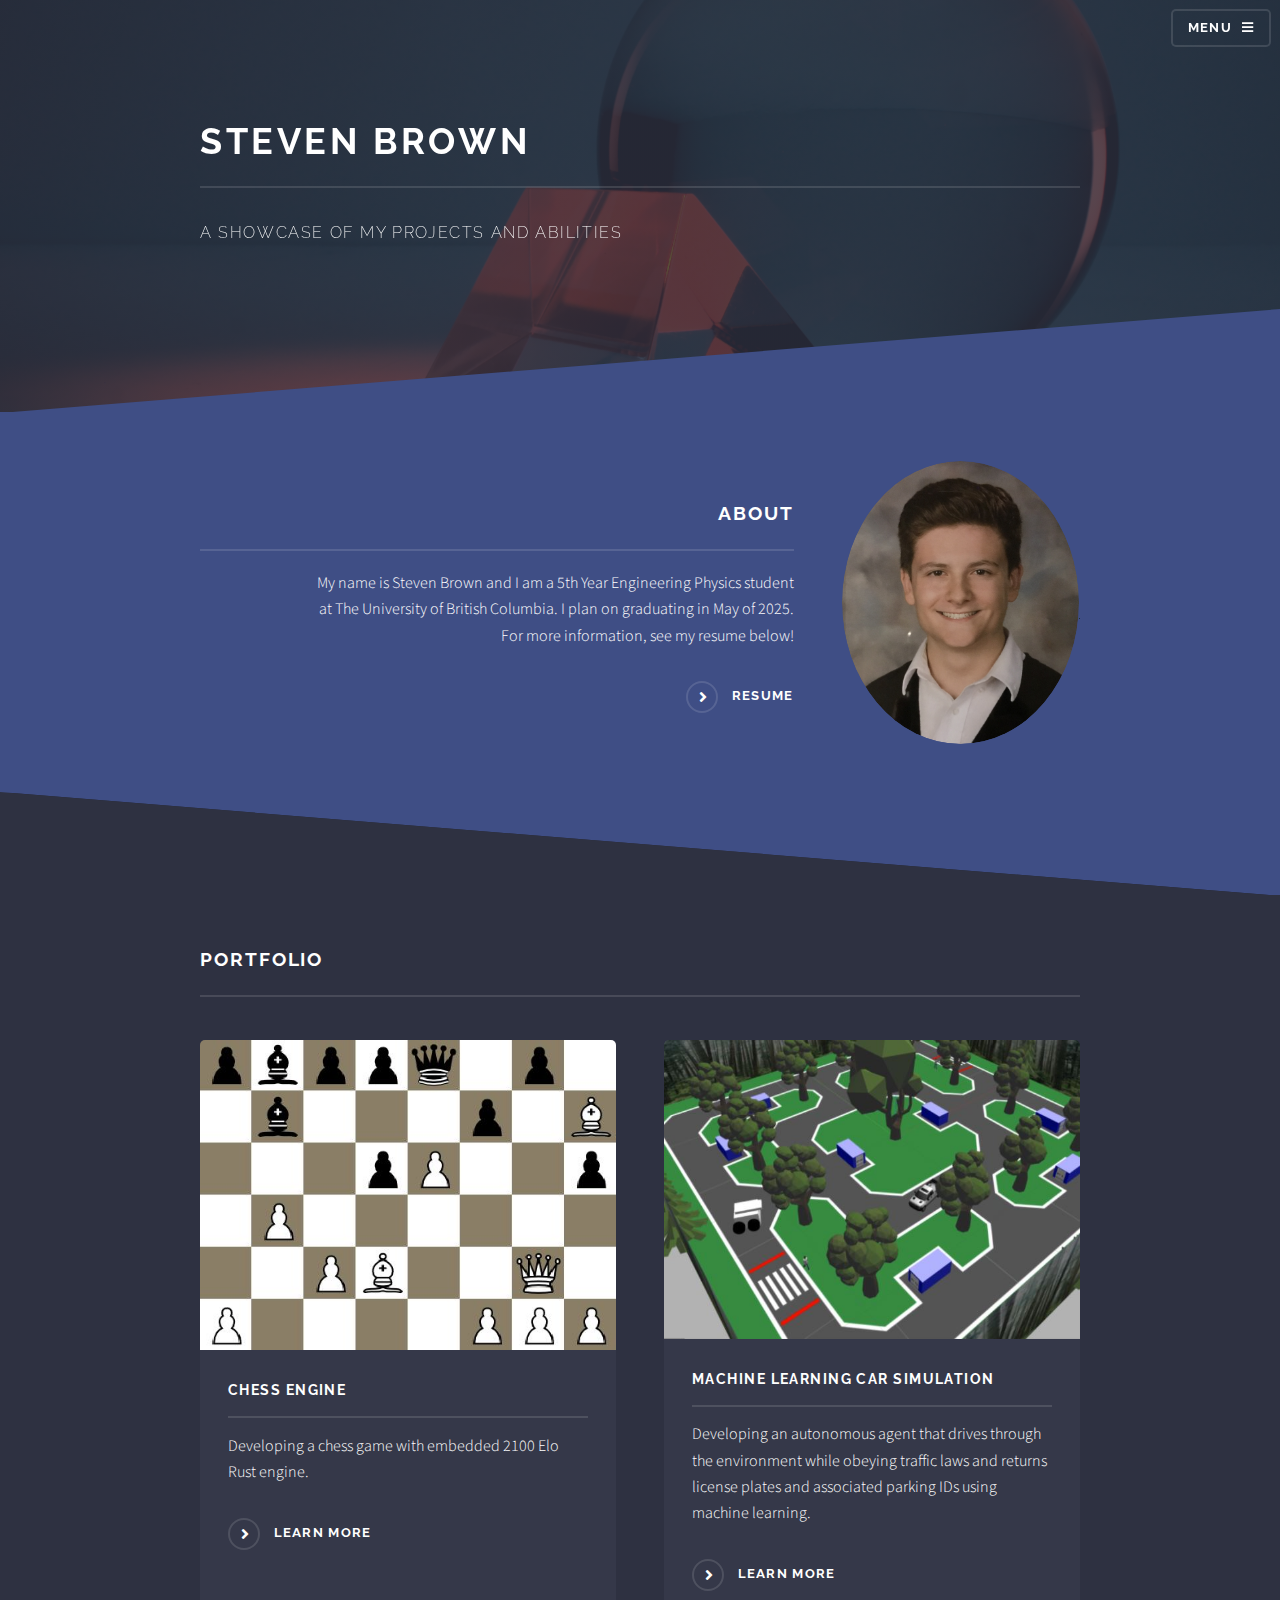
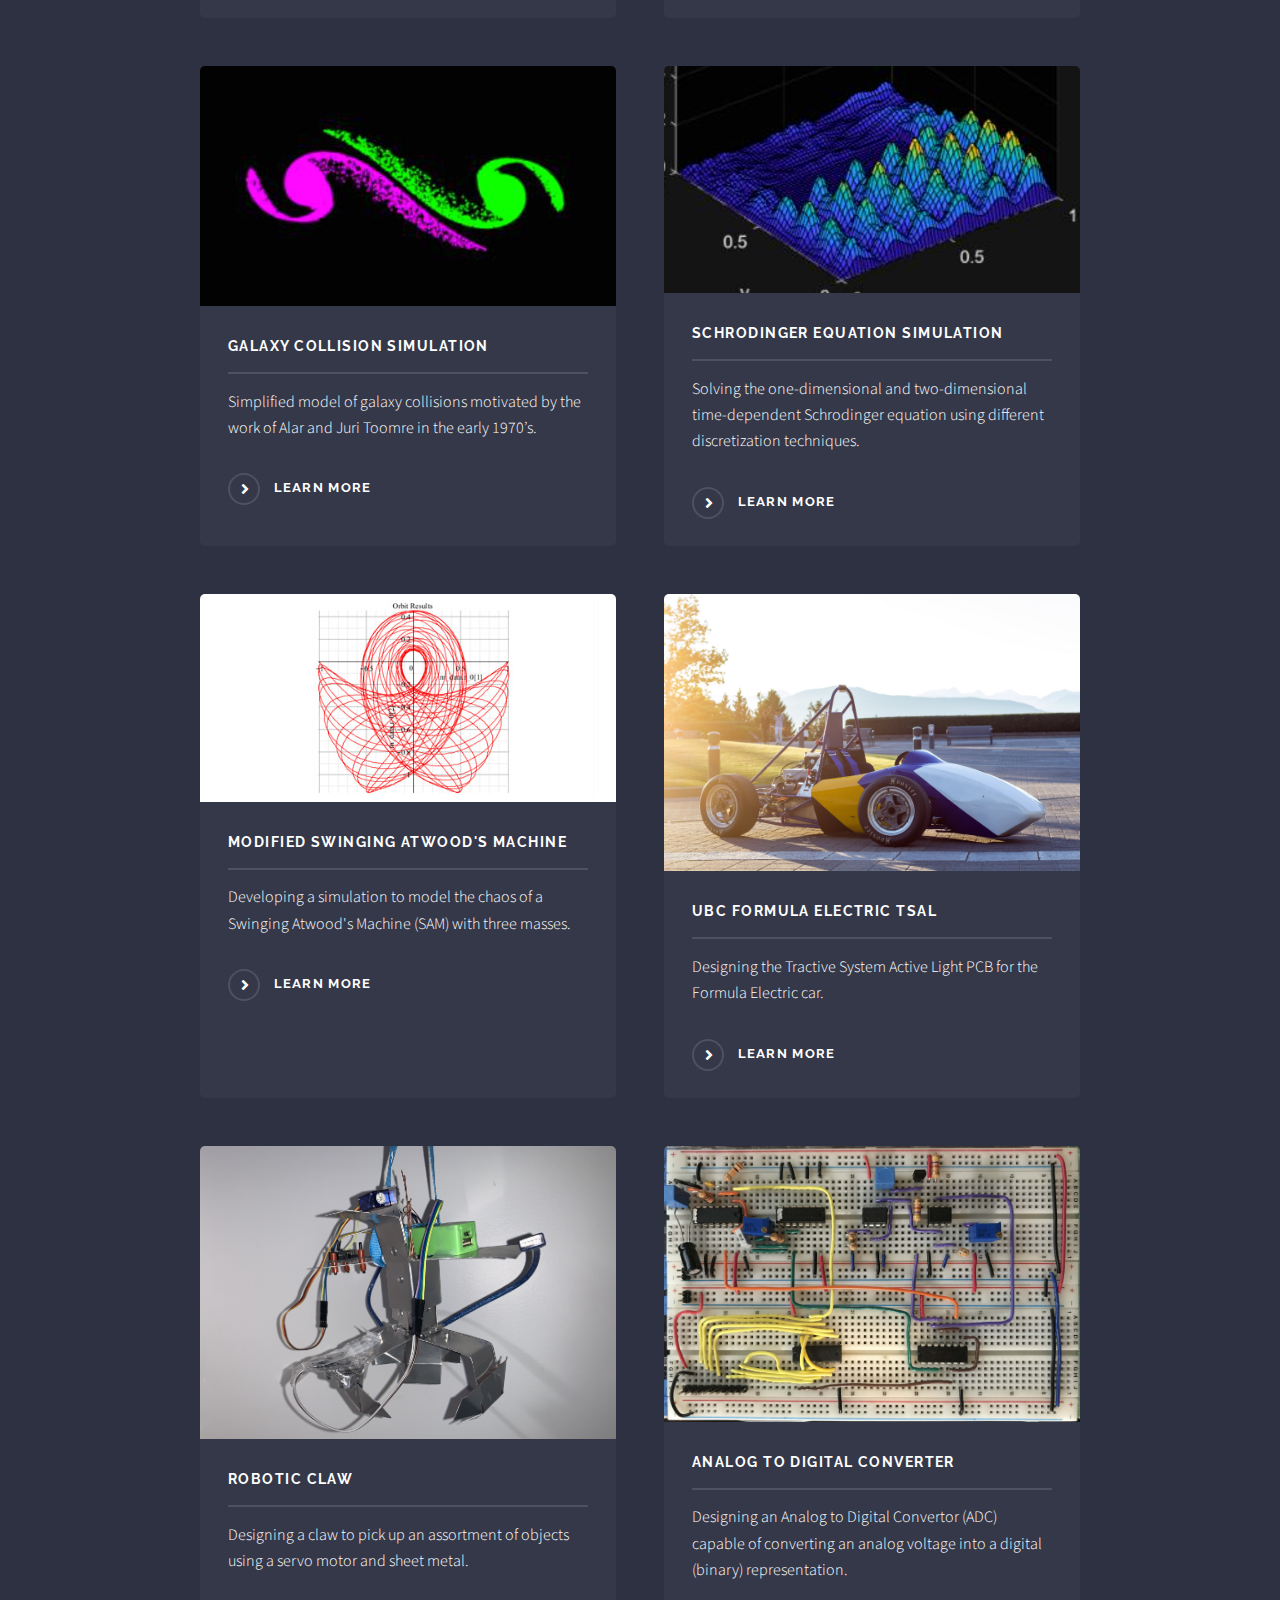
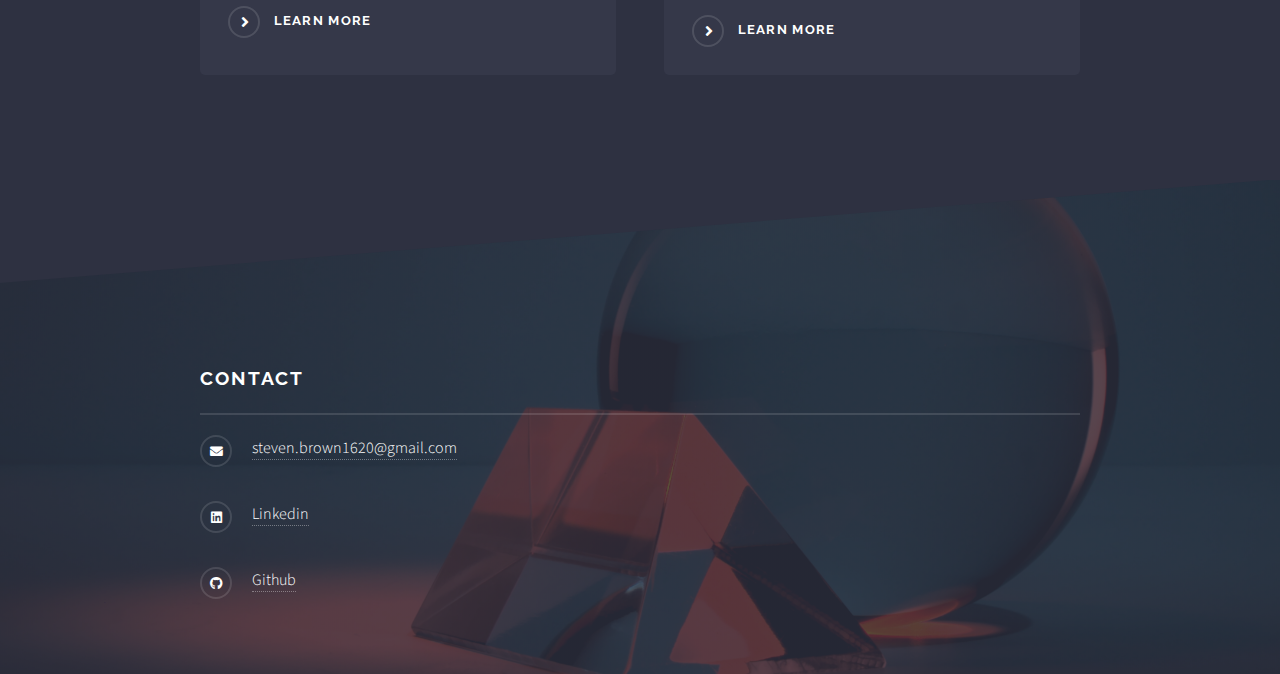
==== commit 827f05e6: "update index to include chess" ====
--- a/index.html
+++ b/index.html
@@ -104,6 +104,12 @@
 									<!-- <p>Cras mattis ante fermentum, malesuada neque vitae, eleifend erat. Phasellus non pulvinar erat. Fusce tincidunt, nisl eget mattis egestas, purus ipsum consequat orci, sit amet lobortis lorem lacus in tellus. Sed ac elementum arcu. Quisque placerat auctor laoreet.</p> -->
 									<section class="features">
 										<article>
+											<a href="chess.html" class="image"><img src="images/chezpicsmall.JPG" alt="" /></a>
+											<h3 class="major">Chess Engine</h3>
+											<p>Developing a chess game with embedded 2100 Elo Rust engine.</p>
+											<a href="chess.html" class="special">Learn more</a>
+										</article>
+										<article>
 											<a href="ENPH353.html" class="image"><img src="images/pic04.JPG" alt="" /></a>
 											<h3 class="major">Machine Learning Car Simulation</h3>
 											<p>Developing an autonomous agent that drives through the environment while obeying traffic laws and returns license plates and associated parking IDs using machine learning.</p>
